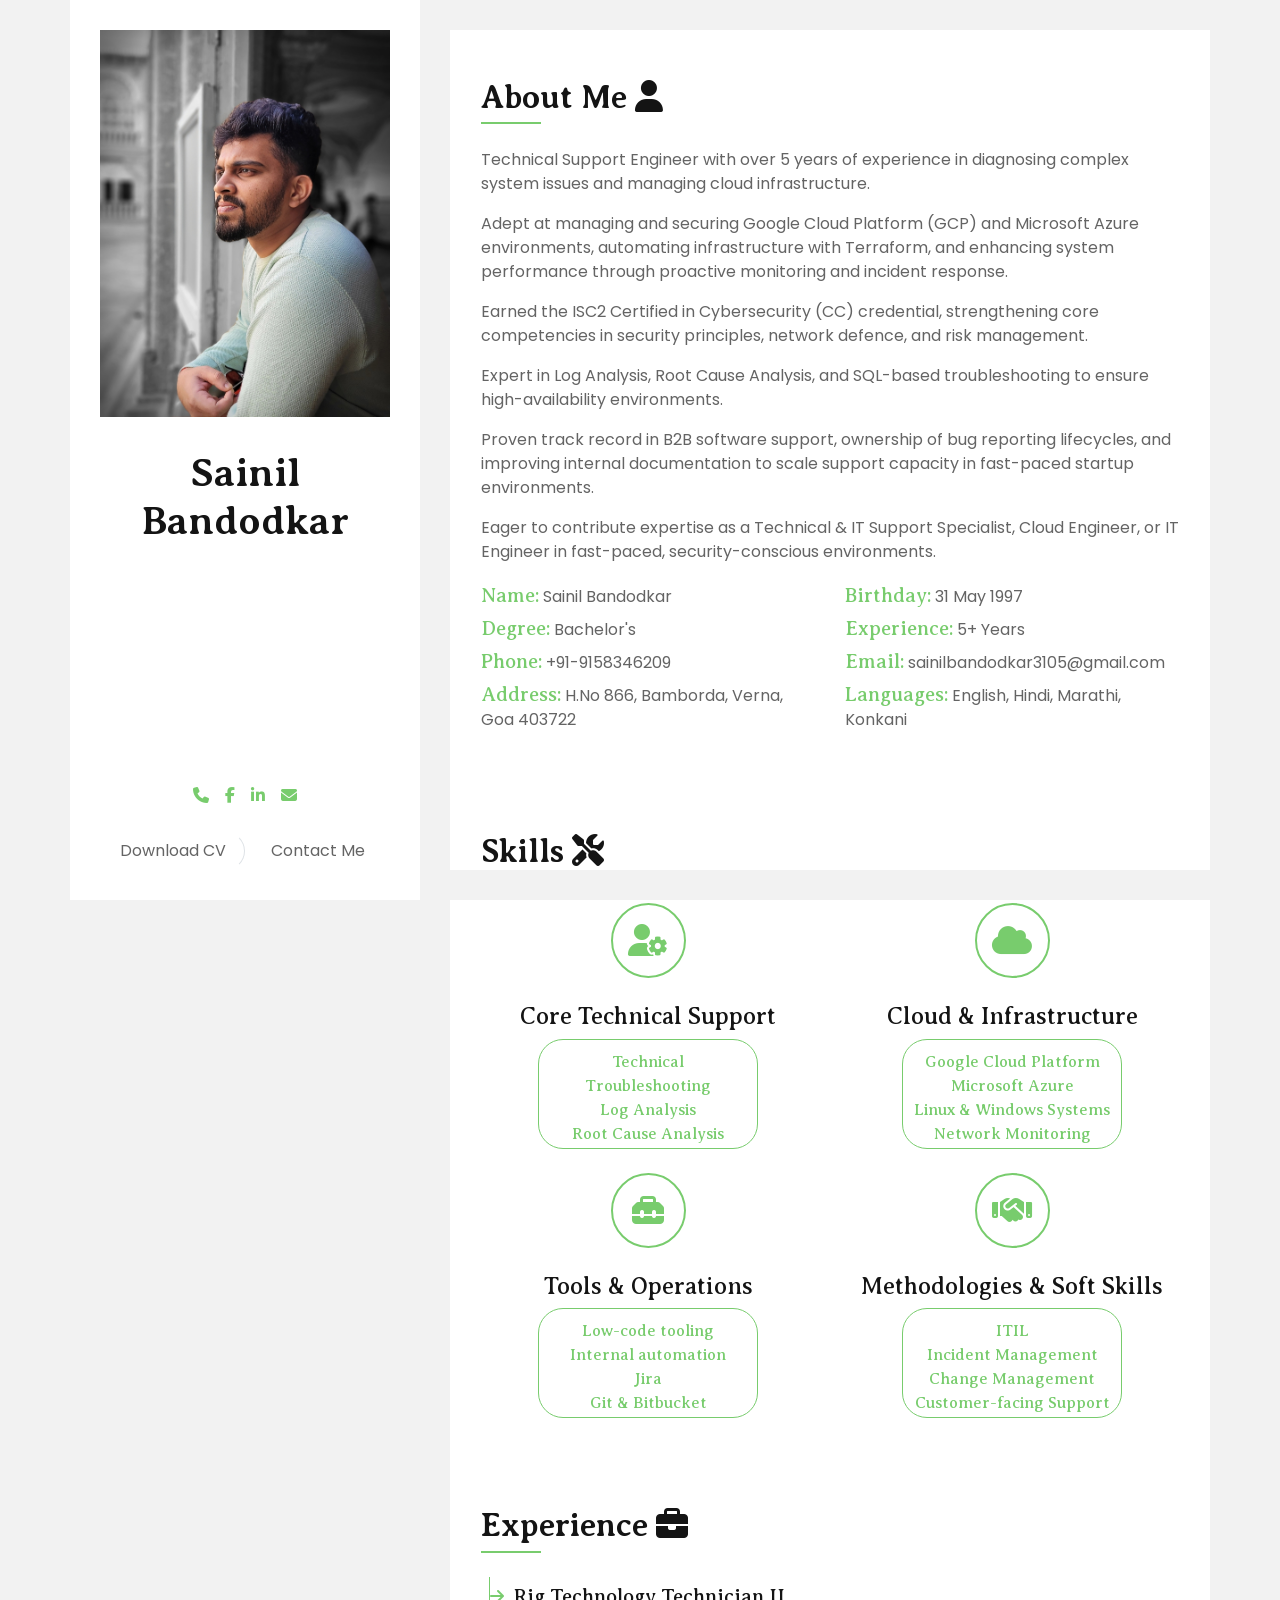
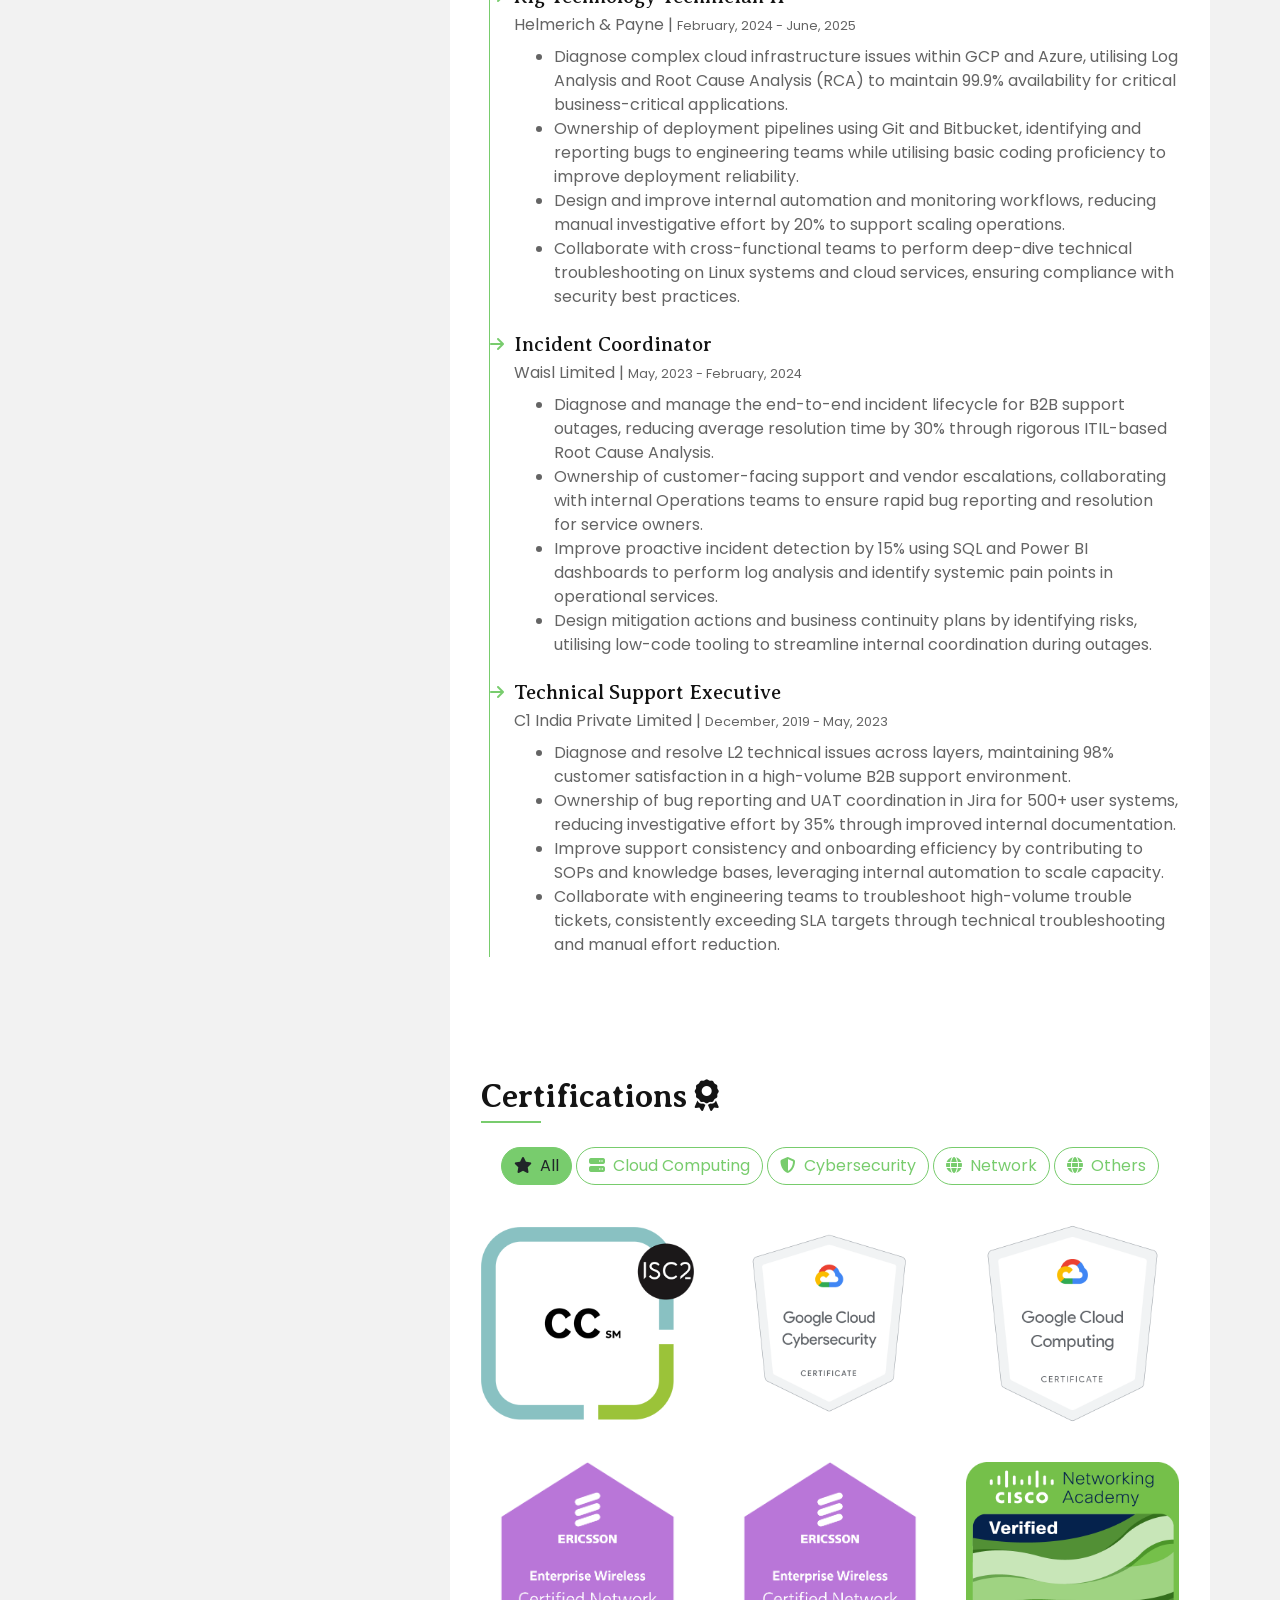
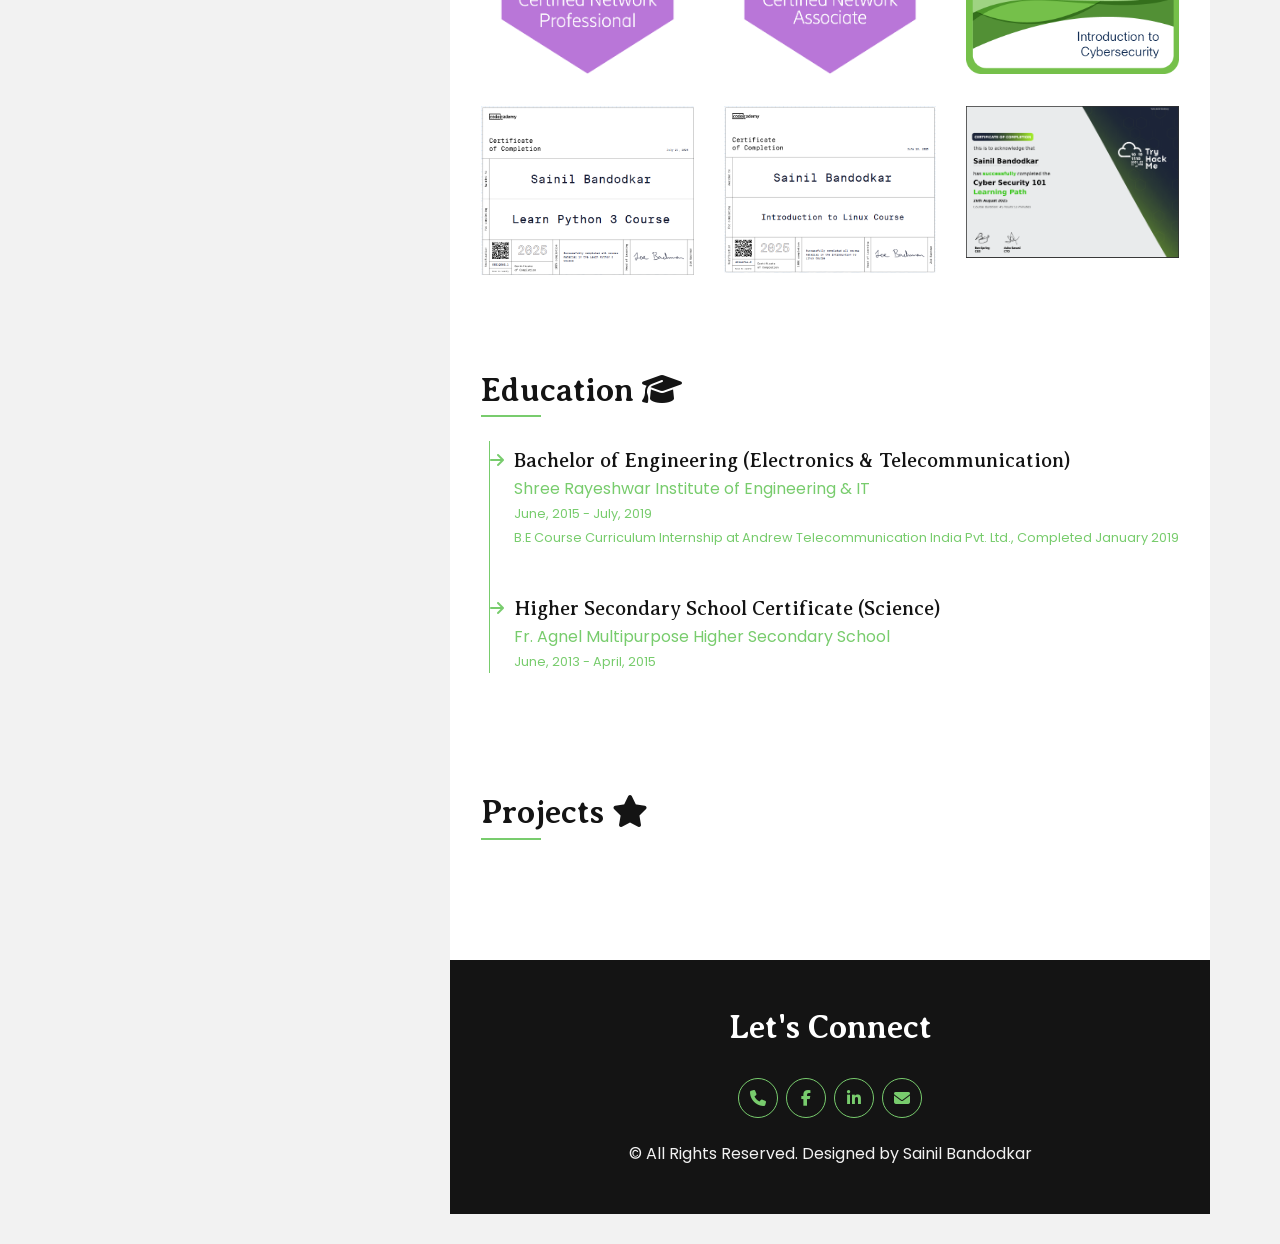
==== index.html @ e44bc097 "Update V7" ====
<!DOCTYPE html>
<html lang="en">
     <head>
        <meta charset="utf-8">
        <title>Sainil Bandodkar - Personal CV Website</title>
        <meta content="width=device-width, initial-scale=1.0" name="viewport">
        

        <!-- Favicon -->
        <link href="img/favicon.ico" rel="icon">

        <!-- Google Fonts -->
        <link rel="preconnect" href="https://fonts.gstatic.com">
        <link href="https://fonts.googleapis.com/css2?family=Averia+Serif+Libre:wght@400;700&family=Poppins&display=swap" rel="stylesheet"> 
        <link href="https://stackpath.bootstrapcdn.com/bootstrap/4.5.2/css/bootstrap.min.css" rel="stylesheet">
        <!-- Font Awesome -->
        <link href="https://cdnjs.cloudflare.com/ajax/libs/font-awesome/5.10.0/css/all.min.css" rel="stylesheet">
        <link rel="stylesheet" href="https://cdnjs.cloudflare.com/ajax/libs/font-awesome/6.5.0/css/all.min.css">

        <!-- Libraries Stylesheet -->
        <link href="lib/owlcarousel/assets/owl.carousel.min.css" rel="stylesheet">
        <link href="lib/lightbox/css/lightbox.min.css" rel="stylesheet">

        <!-- Customized Bootstrap Stylesheet -->
        <link href="css/style.css" rel="stylesheet">
     </head>

    <body data-spy="scroll" data-target=".navbar" data-offset="51">
        <!-- Background overlay -->
        <div id="overlay"></div>        
		
	<div class="wrapper">
	     <div class="sidebar" id="side">
                <div class="sidebar-text d-flex flex-column h-100 justify-content-center text-center">
                    <img class="w-100 img-fluid mb-4" src="img/profile.jpg" alt="Image">
                    <h1 class="mt-2">Sainil Bandodkar</h1>
                    <div class="mb-4" style="height: 22px;">
                        <h4 class="typed-text-output d-inline-block text-body"></h4>
                        <div class="typed-text d-none">5+ Years Experience , (ISC)² CC Certified , Support Specialist , Technical / Customer / Product , Cloud & IT Operations , Network & Security , Open to Relocation</div>
                    </div>
                    <div class="d-flex justify-content-center mt-auto mb-3">
                        <a class="mx-2" href="tel:+919158346209"><i class="fas fa-phone"></i></a>
                        <a class="mx-2" href="https://www.facebook.com/sainil.bandodkar"><i class="fab fa-facebook-f"></i></a>
                        <a class="mx-2" href="https://linkedin.com/in/sainil-bandodkar/"><i class="fab fa-linkedin-in"></i></a>
                        <a class="mx-2" href="mailto:sainilbandodkar3105@gmail.com"><i class="fas fa-envelope"></i></a>
                        
                    </div>
                    <div class="d-flex align-items-end justify-content-between">
                        <a href="img/Bandodkar_Sainil_CV.pdf" download="Bandodkar_Sainil_CV.pdf" class="btn btn-block border-right"  rel="noopener noreferrer">Download CV </a>
                        <a class="btn btn-block btn-scroll" href="javascript:void(0)" onclick="togglePopup()">Contact Me</a>
                    </div>
                </div>
                <div class="sidebar-icon d-flex flex-column h-100 justify-content-center text-right">
                    <i class="fas fa-2x fa-angle-double-right text-primary"></i>
                </div>
            </div>
            <div class="content" id="content">
                <!-- About Start -->
                <div class="container bg-white py-5">
                    <div class="row px-3">
                        <div class="col-12">
                            <h2 class="title position-relative pb-2 mb-4">About Me <i class="fas fa-user"></i></h2>
                        </div>
                        <div class="col-12">
                            <p>Technical Support Engineer with over 5 years of experience in diagnosing complex system issues and managing cloud infrastructure. </p>

                            <p>Adept at managing and securing Google Cloud Platform (GCP) and Microsoft Azure environments, automating infrastructure with Terraform, and enhancing system performance through proactive monitoring and incident response.</p>

                            <p>Earned the ISC2 Certified in Cybersecurity (CC) credential, strengthening core competencies in security principles, network defence, and risk management.</p>

			                <p>Expert in Log Analysis, Root Cause Analysis, and SQL-based troubleshooting to ensure high-availability environments.</p>	
				
				            <p>Proven track record in B2B software support, ownership of bug reporting lifecycles, and improving internal documentation to scale support capacity in fast-paced startup environments.</p>			
				
			                <p>Eager to contribute expertise as a Technical & IT Support Specialist, Cloud Engineer, or IT Engineer in fast-paced, security-conscious environments.</p>	
                            <div class="row">
                                <div class="col-sm-6 py-1">
                                    <h5 class="d-inline text-primary">Name:</h5> Sainil Bandodkar
                                </div>
                                <div class="col-sm-6 py-1">
                                    <h5 class="d-inline text-primary">Birthday:</h5> 31 May 1997
                                </div>
                                <div class="col-sm-6 py-1">
                                    <h5 class="d-inline text-primary">Degree:</h5> Bachelor's
                                </div>
                                <div class="col-sm-6 py-1">
                                    <h5 class="d-inline text-primary">Experience:</h5> 5+ Years
                                </div>
                                <div class="col-sm-6 py-1">
                                    <h5 class="d-inline text-primary">Phone:</h5> +91-9158346209
                                </div>
                                <div class="col-sm-6 py-1">
                                    <h5 class="d-inline text-primary">Email:</h5> sainilbandodkar3105@gmail.com
                                </div>
                                <div class="col-sm-6 py-1">
                                    <h5 class="d-inline text-primary">Address:</h5> H.No 866, Bamborda, Verna, Goa 403722
                                </div>
								<div class="col-sm-6 py-1">
                                    <h5 class="d-inline text-primary">Languages:</h5> English, Hindi, Marathi, Konkani
                                </div>
                             
                            </div>
                        </div>
                    </div>
                </div>
                <!-- About End -->
 

                <!-- Skill Set -->
                <div class="container bg-white pt-5 pb-3">
                    <div class="row px-3">
                        <div class="col-12">
                            <h2 class="title position-relative pb-2 mb-4">Skills <i class="fas fa-tools"></i></h2>
                        </div>
                        <div class="col-md-6 service-item text-center mb-3">
                            <i class="fa fa-2x fa-user-cog mx-auto mb-4"></i>
                            <h4 class="mb-2">Core Technical Support</h4>
                            <h5 class="btn btn-outline-primary btn-fixed">Technical Troubleshooting <br> Log Analysis <br> Root Cause Analysis <br> SQL <br> Bug
Reporting <br> B2B software support <br> Basic Coding Proficiency </h5>
                        </div>
			<div class="col-md-6 service-item text-center mb-3">
                            <i class="fa fa-2x fa-cloud mx-auto mb-4"></i>
                            <h4 class="mb-2">Cloud & Infrastructure</h4>
                            <h5 class="btn btn-outline-primary btn-fixed"> Google Cloud Platform <br> Microsoft Azure <br> Linux & Windows Systems <br>
Network Monitoring <br> Firewalls & Load Balancing </h5>
                        </div>
			<div class="col-md-6 service-item text-center mb-3">
                            <i class="fa fa-2x fa-toolbox mx-auto mb-4"></i>
                            <h4 class="mb-2">Tools & Operations</h4>
                            <h5 class="btn btn-outline-primary btn-fixed">Low-code tooling <br> Internal automation <br> Jira <br> Git & Bitbucket <br> ServiceNow <br> Power BI Reporting </h5>
                        </div>    
                        <div class="col-md-6 service-item text-center mb-3">
                            <i class="fa fa-2x fa-handshake mx-auto mb-4"></i>
                            <h4 class="mb-2">Methodologies & Soft Skills</h4>
                            <h5 class="btn btn-outline-primary btn-fixed"> ITIL <br> Incident Management <br> Change Management <br> Customer-facing Support <br> Internal
documentation <br> IT Security & Compliance </h5>
                        </div>
                    </div>
                </div>
                <!-- Skill Set -->




		    

                <!-- Experience Start -->
                <div class="container bg-white py-5">
                    <div class="row px-3">
                        <div class="col-12">
                            <h2 class="title position-relative pb-2 mb-4">Experience <i class="fas fa-briefcase"></i></h2>
                        </div>
                        <div class="col-12">
                            <div class="border-left border-primary pt-2 pl-4 ml-2">
                                <div class="position-relative mb-4">
                                    <i class="fa fa-arrow-right text-primary position-absolute" style="top: 3px; left: -24px;"></i>
                                    <h5 class="mb-1">Rig Technology Technician II</h5>
                                    <p class="mb-2">Helmerich & Payne | <small>February, 2024 - June, 2025</small></p>
                                     <ul>
					 <li>Diagnose complex cloud infrastructure issues within GCP and Azure, utilising Log Analysis and Root Cause Analysis (RCA) to maintain 99.9% availability for critical business-critical applications.</li>   
                                         <li>Ownership of deployment pipelines using Git and Bitbucket, identifying and reporting bugs to engineering teams while utilising basic coding proficiency to improve deployment reliability.</li>
                                         <li>Design and improve internal automation and monitoring workflows, reducing manual investigative effort by 20% to support scaling operations.</li>
                                         <li>Collaborate with cross-functional teams to perform deep-dive technical troubleshooting on Linux systems and cloud services, ensuring compliance with security best practices.</li>
                                     </ul>
                                </div>
                                <div class="position-relative mb-4">
                                    <i class="fa fa-arrow-right text-primary position-absolute" style="top: 3px; left: -24px;"></i>
                                    <h5 class="mb-1">Incident Coordinator</h5>
                                    <p class="mb-2">Waisl Limited | <small>May, 2023 - February, 2024</small></p>
                                     <ul>
                                         <li>Diagnose and manage the end-to-end incident lifecycle for B2B support outages, reducing average resolution time by 30% through rigorous ITIL-based Root Cause Analysis.</li>
                                         <li>Ownership of customer-facing support and vendor escalations, collaborating with internal Operations teams to ensure rapid bug reporting and resolution for service owners.</li>
                                         <li>Improve proactive incident detection by 15% using SQL and Power BI dashboards to perform log analysis and identify systemic pain points in operational services.</li>
                                         <li>Design mitigation actions and business continuity plans by identifying risks, utilising low-code tooling to streamline internal coordination during outages.</li>
                                     </ul>	
                                </div>
                                <div class="position-relative mb-4">
                                    <i class="fa fa-arrow-right text-primary position-absolute" style="top: 3px; left: -24px;"></i>
                                    <h5 class="mb-1">Technical Support Executive</h5>
                                    <p class="mb-2">C1 India Private Limited | <small>December, 2019 - May, 2023</small></p>
                                     <ul>
                                         <li>Diagnose and resolve L2 technical issues across layers, maintaining 98% customer satisfaction in a high-volume B2B support environment.</li>
                                         <li>Ownership of bug reporting and UAT coordination in Jira for 500+ user systems, reducing investigative effort by 35% through improved internal documentation.</li>
                                         <li>Improve support consistency and onboarding efficiency by contributing to SOPs and knowledge bases, leveraging internal automation to scale capacity.</li>
                                         <li>Collaborate with engineering teams to troubleshoot high-volume trouble tickets, consistently exceeding SLA targets through technical troubleshooting and manual effort reduction.</li>
                                     </ul>
								</div>
                            </div>
                        </div>
                    </div>
                </div>
                <!-- Experience End -->
                
                



                <!-- Certification Start -->
                <div class="container bg-white pt-5 pb-3">
                    <div class="row px-3">
                        <div class="col-12">
                            <h2 class="title position-relative pb-2 mb-4">Certifications <i class="fas fa-award"></i></h2>
                        </div>
                        <div class="col-12">
                            <div class="row">
                                <div class="col-12 text-center mb-2">
                                    <ul class="list-inline mb-4" id="portfolio-flters">
                                        <li class="btn btn-outline-primary active"  data-filter="*"><i class="fa fa-star mr-2"></i>All</li>
                                        <li class="btn btn-outline-primary" data-filter=".first"><i class="fa fa-server mr-2"></i>Cloud Computing</li>
                                        <li class="btn btn-outline-primary" data-filter=".second"><i class="fa fa-shield-alt mr-2"></i>Cybersecurity</li>
					                    <li class="btn btn-outline-primary" data-filter=".third"><i class="fa fa-globe mr-2"></i>Network</li>
										<li class="btn btn-outline-primary" data-filter=".fourth"><i class="fa fa-globe mr-2"></i>Others</li>
                                    </ul>
                                </div>
                            </div>
                            <div class="row portfolio-container">
                                <div class="col-md-4 mb-4 portfolio-item second">
                                    <div class="position-relative overflow-hidden mb-2">
                                        <img class="img-fluid w-100 align-items-center" src="img/isc.png" alt="">
                                        <div class="portfolio-btn d-flex flex-column align-items-center justify-content-center text-center w-75">
                                             <h5 class="btn btn-primary py-3 px-3 mb-3 cert-title"><small>ISC2 <br> August 2025</small></h5>

                                             <a href="https://www.credly.com/badges/274d9f8a-8b75-4877-9d9a-1024a8fdd150/public_url"
                                             class="btn btn-outline-primary active"
                                             target="_blank">
                                             <small>View Certificate</small>
                                             </a>    
                                        </div>

                                    </div>
                                </div>
                                <div class="col-md-4 mb-4 portfolio-item second">
                                    <div class="position-relative overflow-hidden mb-2">
                                        <img class="img-fluid w-100 align-items-center" src="img/gcy.png" alt="">
                                        <div class="portfolio-btn d-flex flex-column align-items-center justify-content-center text-center w-75">
                                             <h5 class="btn btn-primary py-3 px-3 mb-3 cert-title"><small>Google <br> November 2024</small></h5>

                                             <a href="https://www.credly.com/badges/c30dba63-380d-488a-98e6-2343dd1eb154/public_url"
                                             class="btn btn-outline-primary active"
                                             target="_blank">
                                             <small>View Certificate</small>
                                             </a>
                                        </div>
                                    </div>
                                </div>
                                <div class="col-md-4 mb-4 portfolio-item first">
                                    <div class="position-relative overflow-hidden mb-2">
                                        <img class="img-fluid w-100 align-items-center" src="img/gcc.png" alt="">
                                        <div class="portfolio-btn d-flex flex-column align-items-center justify-content-center text-center w-75">
                                             <h5 class="btn btn-primary py-3 px-3 mb-3 cert-title"><small>Google <br> August 2024</small></h5>

                                             <a href="https://www.credly.com/badges/5a9e0612-2c88-4d2a-838c-cbeccce5f2ee/public_url"
                                             class="btn btn-outline-primary active"
                                             target="_blank">
                                             <small>View Certificate</small>
                                             </a>
                                        </div>
                                    </div>
                                </div>
                                <div class="col-md-4 mb-4 portfolio-item third">
                                    <div class="position-relative overflow-hidden mb-2">
                                        <img class="img-fluid w-100 align-items-center" src="img/cnp.png" alt="">
                                        <div class="portfolio-btn d-flex flex-column align-items-center justify-content-center text-center w-75">
                                             <h5 class="btn btn-primary py-3 px-3 mb-3 cert-title"><small>Ericsson Enterprise <br> August 2024</small></h5>

                                             <a href="https://www.credly.com/badges/57adfcf4-91e2-4945-88d6-6b02c82baee9/public_url"
                                             class="btn btn-outline-primary active"
                                             target="_blank">
                                             <small>View Certificate</small>
                                             </a>
                                        </div>
                                    </div>
                                </div>
                                <div class="col-md-4 mb-4 portfolio-item third">
                                    <div class="position-relative overflow-hidden mb-2">
                                        <img class="img-fluid w-100 align-items-center" src="img/cna.png" alt="">
                                        <div class="portfolio-btn d-flex flex-column align-items-center justify-content-center text-center w-75">
                                             <h5 class="btn btn-primary py-3 px-3 mb-3 cert-title"><small>Ericsson Enterprise <br> August 2024</small></h5>

                                             <a href="https://www.credly.com/badges/252cbdbd-c2a4-49b0-8915-b9f35a408d9d/public_url"
                                             class="btn btn-outline-primary active"
                                             target="_blank">
                                             <small>View Certificate</small>
                                             </a>
                                        </div>
                                    </div>
                                </div>
                                <div class="col-md-4 mb-4 portfolio-item second">
                                    <div class="position-relative overflow-hidden mb-2">
                                        <img class="img-fluid w-100 align-items-center" src="img/cy.png" alt="">
                                        <div class="portfolio-btn d-flex flex-column align-items-center justify-content-center text-center w-75">
                                             <h5 class="btn btn-primary py-3 px-3 mb-3 cert-title"><small>Cisco <br> March 2023</small></h5>

                                             <a href="https://www.credly.com/badges/3956ebd8-eef7-4528-a0e8-ba32db4f7ba7/public_url"
                                             class="btn btn-outline-primary active"
                                             target="_blank">
                                             <small>View Certificate</small>
                                             </a>
                                        </div>
                                    </div>
                                </div>
			        <div class="col-md-4 mb-4 portfolio-item fourth">
                                    <div class="position-relative overflow-hidden mb-2">
                                        <img class="img-fluid w-100 align-items-center" src="img/python.png" alt="">
                                        <div class="portfolio-btn d-flex flex-column align-items-center justify-content-center text-center w-75">
                                             <h5 class="btn btn-primary py-3 px-3 mb-3 cert-title"><small>Python 3 Course <br> July 2025</small></h5>

                                             <a href="https://www.codecademy.com/profiles/Sainil05/certificates/6c152bd262967f8c941c9707ed636bda"
                                             class="btn btn-outline-primary active"
                                             target="_blank">
                                             <small>View Certificate</small>
                                             </a>
                                        </div>
                                    </div>
                                </div>
				<div class="col-md-4 mb-4 portfolio-item fourth">
                                    <div class="position-relative overflow-hidden mb-2">
                                        <img class="img-fluid w-100 align-items-center" src="img/linux.png" alt="">
                                        <div class="portfolio-btn d-flex flex-column align-items-center justify-content-center text-center w-75">
                                             <h5 class="btn btn-primary py-3 px-3 mb-3 cert-title"><small>Linux Course <br> June 2025</small></h5>

                                             <a href="https://www.codecademy.com/profiles/Sainil05/certificates/54de574543f242baaf263227f82073bf"
                                             class="btn btn-outline-primary active"
                                             target="_blank">
                                             <small>View Certificate</small>
                                             </a>
                                        </div>
                                    </div>
                                </div>    
				    <div class="col-md-4 mb-4 portfolio-item second">
                                    <div class="position-relative overflow-hidden mb-2">
                                        <img class="img-fluid w-100 align-items-center" src="img/thm.png" alt="">
                                        <div class="portfolio-btn d-flex flex-column align-items-center justify-content-center text-center w-75">
                                             <h5 class="btn btn-primary py-3 px-3 mb-3 cert-title"><small>TryHackMe <br>August 2025</small></h5>

                                             <a href="https://tryhackme.com/certificate/THM-8AMCWUD84J"
                                             class="btn btn-outline-primary active"
                                             target="_blank">
                                             <small>View Certificate</small>
                                             </a>
                                        </div>
                                    </div>
                                </div>
                            </div>
                        </div>
                    </div>
                </div>
                <!-- Certification End -->


                <!-- Education Start -->
                <div class="container bg-white py-5">
                    <div class="row px-3">
                        <div class="col-12">
                            <h2 class="title position-relative pb-2 mb-4">Education <i class="fas fa-graduation-cap"></i></h2>
                        </div>
                        <div class="col-12">
                            <div class="border-left border-primary pt-2 pl-4 ml-2">
                                <div class="position-relative mb-4">
                                    <i class="fa fa-arrow-right text-primary position-absolute" style="top: 3px; left: -24px;"></i>
                                    <h5 class="mb-1">Bachelor of Engineering (Electronics & Telecommunication)</h5>
                                    <p class="d-inline text-primary">Shree Rayeshwar Institute of Engineering & IT <br> <small>June, 2015 - July, 2019<br>B.E Course Curriculum Internship at Andrew Telecommunication India Pvt. Ltd., Completed January 2019</small></p>	
                                </div>
								<br>
                                <div class="position-relative mb-4">
                                    <i class="fa fa-arrow-right text-primary position-absolute" style="top: 3px; left: -24px;"></i>
                                    <h5 class="mb-1">Higher Secondary School Certificate (Science)</h5>
                                    <p class="d-inline text-primary">Fr. Agnel Multipurpose Higher Secondary School <br> <small>June, 2013 - April, 2015</small></p>
                                </div>
                            </div>
                        </div>
                    </div>
                </div>
                <!-- Education End -->

                <!-- Projects Start -->
                <div class="container bg-white py-5">
                     <div class="row px-3">
                         <div class="col-12">
                            <h2 class="title position-relative pb-2 mb-4">Projects <i class="fas fa-star"></i></h2>
                         </div>
                             <div class="col-12">
                                 <div class="owl-carousel testimonial-carousel">
                                     <div class="text-left">
                                         <i class="fa fa-3x fa-quote-left text-primary mb-4"></i>
                                         <h4 class="text-body mb-4">IoT Smart Electricity Energy Meter </h4>
                                             <div class="d-flex align-items-center">
                                                 <div class="pl-3">
                                                     <p class="text-primary m-0">Developed an IoT solution to monitor daily electrical consumption via ThingSpeak, reducing monitoring costs by 15% and implementing a theft detection system.</p>
                                                     <br>
											
										 	         <i class="btn btn-outline-primary active">IoT, Thingspeak, Energy Monitoring, Security</i>
                                                 </div>
                                             </div>
                                     </div>
                                     <div class="text-left">
                                         <i class="fa fa-3x fa-quote-left text-primary mb-4"></i>
                                         <h4 class="text-body mb-4">Business Website Development</h4>
                                             <div class="d-flex align-items-center">
                                                 <div class="pl-3">
                                                     <p class="text-primary m-0">Designed a website for a local event management startup, increasing client inquiries by 20% through enhanced online presence.</p>
                                                     <br>
											
										   	         <i class="btn btn-outline-primary active">Wix Platform, Web Design, Business Solutions, UI/UX </i>
                                                 </div>
                                             </div>
                                     </div>
                                 </div>							 
                             </div>
					 </div>	
				</div>	 
                <!-- Projects End -->


                <!-- Footer Start -->
				<section id="contact">
                <div class="container-fluid bg-white pt-5 px-0">
                    <div class="container bg-dark text-light text-center py-5">
					    <h2 style="color: white; margin-bottom: 2rem;">Let's Connect</h2>
                        <div class="d-flex justify-content-center mb-4">
                            <a class="btn btn-outline-primary btn-square mr-2" href="tel:+919158346209"><i class="fas fa-phone"></i></a>
                            <a class="btn btn-outline-primary btn-square mr-2" href="https://www.facebook.com/sainil.bandodkar"><i class="fab fa-facebook-f"></i></a>
                            <a class="btn btn-outline-primary btn-square mr-2" href="https://linkedin.com/in/sainil-bandodkar-67b281187"><i class="fab fa-linkedin-in"></i></a>
                            <a class="btn btn-outline-primary btn-square" href="mailto:sainilbandodkar3105@gmail.com"><i class="fas fa-envelope"></i></a>
                        </div>
                        <p class="m-0">&copy; All Rights Reserved. Designed by Sainil Bandodkar</a></p>
                    </div>
                </div>
				</section>
                <!-- Footer End -->
            </div>
        </div>
        <!-- Popup Box -->
        <div class="popup" class="align-items-center" id="contactPopup" >
            <h3 class="mb-2">Let's Connect</h3>
            <div class="contact-info">
                <div class="d-flex align-items-center mb-2">
                     <a class="btn btn-outline-primary btn-square mr-2" href="tel:+919158346209">
                        <i class="fas fa-phone"></i>
                     </a>
                     <a href="tel:+919158346209"> +91-9158346209 </a>
                 </div>
				
	        <div class="d-flex align-items-center mb-2">
                     <a class="btn btn-outline-primary btn-square mr-2" href="https://linkedin.com/in/sainil-bandodkar/" target="_blank" rel="noopener noreferrer">
                         <i class="fab fa-linkedin-in"></i>
                     </a>
                     <a href="https://linkedin.com/in/sainil-bandodkar/" target="_blank" rel="noopener noreferrer"> Sainil Bandodkar </a>
                </div>
                
                <div class="d-flex align-items-center mb-2">
                     <a class="btn btn-outline-primary btn-square mr-2" href="mailto:sainilbandodkar3105@gmail.com">
                        <i class="fas fa-envelope"></i>
                     </a>
                     <a href="mailto:sainilbandodkar3105@gmail.com"> sainilbandodkar3105@gmail.com</a>
                </div>
                
                <div class="d-flex align-items-center mb-2">
                     <a class="btn btn-outline-primary btn-square mr-2" href="https://www.facebook.com/sainil.bandodkar" target="_blank" rel="noopener noreferrer">
                        <i class="fab fa-facebook-f"></i>
                     </a>
                     <a href="https://www.facebook.com/sainil.bandodkar" target="_blank" rel="noopener noreferrer"> Sainil Bandodkar </a>
                </div>
	    </div>
            <button class="close-btn btn btn-danger mt-3" onclick="togglePopup()">Close</button>
        </div>
	
        <!-- Back to Top -->
        <a href="#" class="back-to-top"><i class="fa fa-angle-double-up"></i></a>
        
        <!-- JavaScript Libraries -->
        <script src="https://code.jquery.com/jquery-3.4.1.min.js"></script>
        <script src="https://stackpath.bootstrapcdn.com/bootstrap/4.4.1/js/bootstrap.bundle.min.js"></script>
        <script src="lib/typed/typed.min.js"></script>
        <script src="lib/easing/easing.min.js"></script>
        <script src="lib/waypoints/waypoints.min.js"></script>
        <script src="lib/owlcarousel/owl.carousel.min.js"></script>
        <script src="lib/isotope/isotope.pkgd.min.js"></script>
        <script src="lib/lightbox/js/lightbox.min.js"></script>

        <!-- Contact Javascript File -->
        <script src="mail/jqBootstrapValidation.min.js"></script>
        <script src="mail/contact.js"></script>

        <!-- Template Javascript -->
        <script src="js/main.js"></script>
		
		<!-- Toggle Script -->
        <script>
             function togglePopup() {
                const popup = document.getElementById('contactPopup');
                const overlay = document.getElementById('overlay');
                const mainContent1 = document.getElementById('side');
	        const mainContent2 = document.getElementById('content');

                const isVisible = popup.style.display === 'block';

                popup.style.display = isVisible ? 'none' : 'block';
                overlay.style.display = isVisible ? 'none' : 'block';
		mainContent1.classList.toggle('overlay-blur', !isVisible);
                mainContent2.classList.toggle('overlay-blur', !isVisible);
            }
        </script>
</body>
</html>
---- css/style.css ----
/******* Bootstrap Theming ********/
/*!
 * Bootstrap v4.5.3 (https://getbootstrap.com/)
 * Copyright 2011-2020 The Bootstrap Authors
 * Copyright 2011-2020 Twitter, Inc.
 * Licensed under MIT (https://github.com/twbs/bootstrap/blob/main/LICENSE)
 */
:root {
  --blue: #007bff;
  --indigo: #6610f2;
  --purple: #6f42c1;
  --pink: #e83e8c;
  --red: #dc3545;
  --orange: #fd7e14;
  --yellow: #ffc107;
  --green: #28a745;
  --teal: #20c997;
  --cyan: #17a2b8;
  --white: #fff;
  --gray: #6c757d;
  --gray-dark: #343a40;
  --primary: #78CC6D;
  --secondary: #6c757d;
  --success: #28a745;
  --info: #17a2b8;
  --warning: #ffc107;
  --danger: #dc3545;
  --light: #F2F2F2;
  --dark: #141414;
  --breakpoint-xs: 0;
  --breakpoint-sm: 576px;
  --breakpoint-md: 768px;
  --breakpoint-lg: 992px;
  --breakpoint-xl: 1200px;
  --font-family-sans-serif: -apple-system, BlinkMacSystemFont, "Segoe UI", Roboto, "Helvetica Neue", Arial, "Noto Sans", sans-serif, "Apple Color Emoji", "Segoe UI Emoji", "Segoe UI Symbol", "Noto Color Emoji";
  --font-family-monospace: SFMono-Regular, Menlo, Monaco, Consolas, "Liberation Mono", "Courier New", monospace;
}

*,
*::before,
*::after {
  box-sizing: border-box;
}

html {
  font-family: sans-serif;
  line-height: 1.15;
  -webkit-text-size-adjust: 100%;
  -webkit-tap-highlight-color: rgba(0, 0, 0, 0);
}

article, aside, figcaption, figure, footer, header, hgroup, main, nav, section {
  display: block;
}

body {
  margin: 0;
  font-family: "Poppins", sans-serif;
  font-size: 1rem;
  font-weight: 400;
  line-height: 1.5;
  color: #646464;
  text-align: left;
  background-color: #F2F2F2;
}

[tabindex="-1"]:focus:not(:focus-visible) {
  outline: 0 !important;
}

hr {
  box-sizing: content-box;
  height: 0;
  overflow: visible;
}

h1, h2, h3, h4, h5, h6 {
  margin-top: 0;
  margin-bottom: 0.5rem;
}

p {
  margin-top: 0;
  margin-bottom: 1rem;
}

abbr[title],
abbr[data-original-title] {
  text-decoration: underline;
  text-decoration: underline dotted;
  cursor: help;
  border-bottom: 0;
  text-decoration-skip-ink: none;
}

address {
  margin-bottom: 1rem;
  font-style: normal;
  line-height: inherit;
}

ol,
ul,
dl {
  margin-top: 0;
  margin-bottom: 1rem;
}

ol ol,
ul ul,
ol ul,
ul ol {
  margin-bottom: 0;
}

dt {
  font-weight: 700;
}

dd {
  margin-bottom: .5rem;
  margin-left: 0;
}

blockquote {
  margin: 0 0 1rem;
}

b,
strong {
  font-weight: bolder;
}

small {
  font-size: 80%;
}

sub,
sup {
  position: relative;
  font-size: 75%;
  line-height: 0;
  vertical-align: baseline;
}

sub {
  bottom: -.25em;
}

sup {
  top: -.5em;
}

a {
  color: #78CC6D;
  text-decoration: none;
  background-color: transparent;
}

a:hover {
  color: #4aaf3d;
  text-decoration: underline;
}

a:not([href]):not([class]) {
  color: inherit;
  text-decoration: none;
}

a:not([href]):not([class]):hover {
  color: inherit;
  text-decoration: none;
}

pre,
code,
kbd,
samp {
  font-family: SFMono-Regular, Menlo, Monaco, Consolas, "Liberation Mono", "Courier New", monospace;
  font-size: 1em;
}

pre {
  margin-top: 0;
  margin-bottom: 1rem;
  overflow: auto;
  -ms-overflow-style: scrollbar;
}

figure {
  margin: 0 0 1rem;
}

img {
  vertical-align: middle;
  border-style: none;
}

svg {
  overflow: hidden;
  vertical-align: middle;
}

table {
  border-collapse: collapse;
}

caption {
  padding-top: 0.75rem;
  padding-bottom: 0.75rem;
  color: #6c757d;
  text-align: left;
  caption-side: bottom;
}

th {
  text-align: inherit;
  text-align: -webkit-match-parent;
}

label {
  display: inline-block;
  margin-bottom: 0.5rem;
}

button {
  border-radius: 0;
}

button:focus {
  outline: 1px dotted;
  outline: 5px auto -webkit-focus-ring-color;
}

input,
button,
select,
optgroup,
textarea {
  margin: 0;
  font-family: inherit;
  font-size: inherit;
  line-height: inherit;
}

button,
input {
  overflow: visible;
}

button,
select {
  text-transform: none;
}

[role="button"] {
  cursor: pointer;
}

select {
  word-wrap: normal;
}

button,
[type="button"],
[type="reset"],
[type="submit"] {
  -webkit-appearance: button;
}

button:not(:disabled),
[type="button"]:not(:disabled),
[type="reset"]:not(:disabled),
[type="submit"]:not(:disabled) {
  cursor: pointer;
}

button::-moz-focus-inner,
[type="button"]::-moz-focus-inner,
[type="reset"]::-moz-focus-inner,
[type="submit"]::-moz-focus-inner {
  padding: 0;
  border-style: none;
}

input[type="radio"],
input[type="checkbox"] {
  box-sizing: border-box;
  padding: 0;
}

textarea {
  overflow: auto;
  resize: vertical;
}

fieldset {
  min-width: 0;
  padding: 0;
  margin: 0;
  border: 0;
}

legend {
  display: block;
  width: 100%;
  max-width: 100%;
  padding: 0;
  margin-bottom: .5rem;
  font-size: 1.5rem;
  line-height: inherit;
  color: inherit;
  white-space: normal;
}

progress {
  vertical-align: baseline;
}

[type="number"]::-webkit-inner-spin-button,
[type="number"]::-webkit-outer-spin-button {
  height: auto;
}

[type="search"] {
  outline-offset: -2px;
  -webkit-appearance: none;
}

[type="search"]::-webkit-search-decoration {
  -webkit-appearance: none;
}

::-webkit-file-upload-button {
  font: inherit;
  -webkit-appearance: button;
}

output {
  display: inline-block;
}

summary {
  display: list-item;
  cursor: pointer;
}

template {
  display: none;
}

[hidden] {
  display: none !important;
}

h1, h2, h3, h4, h5, h6,
.h1, .h2, .h3, .h4, .h5, .h6 {
  margin-bottom: 0.5rem;
  font-family: "Averia Serif Libre", cursive;
  font-weight: 500;
  line-height: 1.2;
  color: #141414;
}

h1, .h1 {
  font-size: 2.5rem;
}

h2, .h2 {
  font-size: 2rem;
}

h3, .h3 {
  font-size: 1.75rem;
}

h4, .h4 {
  font-size: 1.5rem;
}

h5, .h5 {
  font-size: 1.25rem;
}

h6, .h6 {
  font-size: 1rem;
}

.lead {
  font-size: 1.25rem;
  font-weight: 300;
}

.display-1 {
  font-size: 6rem;
  font-weight: 300;
  line-height: 1.2;
}

.display-2 {
  font-size: 5.5rem;
  font-weight: 300;
  line-height: 1.2;
}

.display-3 {
  font-size: 4.5rem;
  font-weight: 300;
  line-height: 1.2;
}

.display-4 {
  font-size: 3.5rem;
  font-weight: 300;
  line-height: 1.2;
}

hr {
  margin-top: 1rem;
  margin-bottom: 1rem;
  border: 0;
  border-top: 1px solid rgba(0, 0, 0, 0.1);
}

small,
.small {
  font-size: 80%;
  font-weight: 400;
}

mark,
.mark {
  padding: 0.2em;
  background-color: #fcf8e3;
}

.list-unstyled {
  padding-left: 0;
  list-style: none;
}

.list-inline {
  padding-left: 0;
  list-style: none;
}

.list-inline-item {
  display: inline-block;
}

.list-inline-item:not(:last-child) {
  margin-right: 0.5rem;
}

.initialism {
  font-size: 90%;
  text-transform: uppercase;
}

.blockquote {
  margin-bottom: 1rem;
  font-size: 1.25rem;
}

.blockquote-footer {
  display: block;
  font-size: 80%;
  color: #6c757d;
}

.blockquote-footer::before {
  content: "\2014\00A0";
}

.img-fluid {
  max-width: 100%;
  height: auto;
}

.img-thumbnail {
  padding: 0.25rem;
  background-color: #F2F2F2;
  border: 1px solid #dee2e6;
  max-width: 100%;
  height: auto;
}

.figure {
  display: inline-block;
}

.figure-img {
  margin-bottom: 0.5rem;
  line-height: 1;
}

.figure-caption {
  font-size: 90%;
  color: #6c757d;
}

code {
  font-size: 87.5%;
  color: #e83e8c;
  word-wrap: break-word;
}

a > code {
  color: inherit;
}

kbd {
  padding: 0.2rem 0.4rem;
  font-size: 87.5%;
  color: #fff;
  background-color: #212529;
}

kbd kbd {
  padding: 0;
  font-size: 100%;
  font-weight: 700;
}

pre {
  display: block;
  font-size: 87.5%;
  color: #212529;
}

pre code {
  font-size: inherit;
  color: inherit;
  word-break: normal;
}

.pre-scrollable {
  max-height: 340px;
  overflow-y: scroll;
}

.container,
.container-fluid,
.container-sm,
.container-md,
.container-lg,
.container-xl {
  width: 100%;
  padding-right: 15px;
  padding-left: 15px;
  margin-right: auto;
  margin-left: auto;
}

@media (min-width: 576px) {
  .container, .container-sm {
    max-width: 540px;
  }
}

@media (min-width: 768px) {
  .container, .container-sm, .container-md {
    max-width: 720px;
  }
}

@media (min-width: 992px) {
  .container, .container-sm, .container-md, .container-lg {
    max-width: 960px;
  }
}

@media (min-width: 1200px) {
  .container, .container-sm, .container-md, .container-lg, .container-xl {
    max-width: 1140px;
  }
}

.row {
  display: flex;
  flex-wrap: wrap;
  margin-right: -15px;
  margin-left: -15px;
}

.no-gutters {
  margin-right: 0;
  margin-left: 0;
}

.no-gutters > .col,
.no-gutters > [class*="col-"] {
  padding-right: 0;
  padding-left: 0;
}

.col-1, .col-2, .col-3, .col-4, .col-5, .col-6, .col-7, .col-8, .col-9, .col-10, .col-11, .col-12, .col,
.col-auto, .col-sm-1, .col-sm-2, .col-sm-3, .col-sm-4, .col-sm-5, .col-sm-6, .col-sm-7, .col-sm-8, .col-sm-9, .col-sm-10, .col-sm-11, .col-sm-12, .col-sm,
.col-sm-auto, .col-md-1, .col-md-2, .col-md-3, .col-md-4, .col-md-5, .col-md-6, .col-md-7, .col-md-8, .col-md-9, .col-md-10, .col-md-11, .col-md-12, .col-md,
.col-md-auto, .col-lg-1, .col-lg-2, .col-lg-3, .col-lg-4, .col-lg-5, .col-lg-6, .col-lg-7, .col-lg-8, .col-lg-9, .col-lg-10, .col-lg-11, .col-lg-12, .col-lg,
.col-lg-auto, .col-xl-1, .col-xl-2, .col-xl-3, .col-xl-4, .col-xl-5, .col-xl-6, .col-xl-7, .col-xl-8, .col-xl-9, .col-xl-10, .col-xl-11, .col-xl-12, .col-xl,
.col-xl-auto {
  position: relative;
  width: 100%;
  padding-right: 15px;
  padding-left: 15px;
}

.col {
  flex-basis: 0;
  flex-grow: 1;
  max-width: 100%;
}

.row-cols-1 > * {
  flex: 0 0 100%;
  max-width: 100%;
}

.row-cols-2 > * {
  flex: 0 0 50%;
  max-width: 50%;
}

.row-cols-3 > * {
  flex: 0 0 33.33333%;
  max-width: 33.33333%;
}

.row-cols-4 > * {
  flex: 0 0 25%;
  max-width: 25%;
}

.row-cols-5 > * {
  flex: 0 0 20%;
  max-width: 20%;
}

.row-cols-6 > * {
  flex: 0 0 16.66667%;
  max-width: 16.66667%;
}

.col-auto {
  flex: 0 0 auto;
  width: auto;
  max-width: 100%;
}

.col-1 {
  flex: 0 0 8.33333%;
  max-width: 8.33333%;
}

.col-2 {
  flex: 0 0 16.66667%;
  max-width: 16.66667%;
}

.col-3 {
  flex: 0 0 25%;
  max-width: 25%;
}

.col-4 {
  flex: 0 0 33.33333%;
  max-width: 33.33333%;
}

.col-5 {
  flex: 0 0 41.66667%;
  max-width: 41.66667%;
}

.col-6 {
  flex: 0 0 50%;
  max-width: 50%;
}

.col-7 {
  flex: 0 0 58.33333%;
  max-width: 58.33333%;
}

.col-8 {
  flex: 0 0 66.66667%;
  max-width: 66.66667%;
}

.col-9 {
  flex: 0 0 75%;
  max-width: 75%;
}

.col-10 {
  flex: 0 0 83.33333%;
  max-width: 83.33333%;
}

.col-11 {
  flex: 0 0 91.66667%;
  max-width: 91.66667%;
}

.col-12 {
  flex: 0 0 100%;
  max-width: 100%;
}

.order-first {
  order: -1;
}

.order-last {
  order: 13;
}

.order-0 {
  order: 0;
}

.order-1 {
  order: 1;
}

.order-2 {
  order: 2;
}

.order-3 {
  order: 3;
}

.order-4 {
  order: 4;
}

.order-5 {
  order: 5;
}

.order-6 {
  order: 6;
}

.order-7 {
  order: 7;
}

.order-8 {
  order: 8;
}

.order-9 {
  order: 9;
}

.order-10 {
  order: 10;
}

.order-11 {
  order: 11;
}

.order-12 {
  order: 12;
}

.offset-1 {
  margin-left: 8.33333%;
}

.offset-2 {
  margin-left: 16.66667%;
}

.offset-3 {
  margin-left: 25%;
}

.offset-4 {
  margin-left: 33.33333%;
}

.offset-5 {
  margin-left: 41.66667%;
}

.offset-6 {
  margin-left: 50%;
}

.offset-7 {
  margin-left: 58.33333%;
}

.offset-8 {
  margin-left: 66.66667%;
}

.offset-9 {
  margin-left: 75%;
}

.offset-10 {
  margin-left: 83.33333%;
}

.offset-11 {
  margin-left: 91.66667%;
}

@media (min-width: 576px) {
  .col-sm {
    flex-basis: 0;
    flex-grow: 1;
    max-width: 100%;
  }
  .row-cols-sm-1 > * {
    flex: 0 0 100%;
    max-width: 100%;
  }
  .row-cols-sm-2 > * {
    flex: 0 0 50%;
    max-width: 50%;
  }
  .row-cols-sm-3 > * {
    flex: 0 0 33.33333%;
    max-width: 33.33333%;
  }
  .row-cols-sm-4 > * {
    flex: 0 0 25%;
    max-width: 25%;
  }
  .row-cols-sm-5 > * {
    flex: 0 0 20%;
    max-width: 20%;
  }
  .row-cols-sm-6 > * {
    flex: 0 0 16.66667%;
    max-width: 16.66667%;
  }
  .col-sm-auto {
    flex: 0 0 auto;
    width: auto;
    max-width: 100%;
  }
  .col-sm-1 {
    flex: 0 0 8.33333%;
    max-width: 8.33333%;
  }
  .col-sm-2 {
    flex: 0 0 16.66667%;
    max-width: 16.66667%;
  }
  .col-sm-3 {
    flex: 0 0 25%;
    max-width: 25%;
  }
  .col-sm-4 {
    flex: 0 0 33.33333%;
    max-width: 33.33333%;
  }
  .col-sm-5 {
    flex: 0 0 41.66667%;
    max-width: 41.66667%;
  }
  .col-sm-6 {
    flex: 0 0 50%;
    max-width: 50%;
  }
  .col-sm-7 {
    flex: 0 0 58.33333%;
    max-width: 58.33333%;
  }
  .col-sm-8 {
    flex: 0 0 66.66667%;
    max-width: 66.66667%;
  }
  .col-sm-9 {
    flex: 0 0 75%;
    max-width: 75%;
  }
  .col-sm-10 {
    flex: 0 0 83.33333%;
    max-width: 83.33333%;
  }
  .col-sm-11 {
    flex: 0 0 91.66667%;
    max-width: 91.66667%;
  }
  .col-sm-12 {
    flex: 0 0 100%;
    max-width: 100%;
  }
  .order-sm-first {
    order: -1;
  }
  .order-sm-last {
    order: 13;
  }
  .order-sm-0 {
    order: 0;
  }
  .order-sm-1 {
    order: 1;
  }
  .order-sm-2 {
    order: 2;
  }
  .order-sm-3 {
    order: 3;
  }
  .order-sm-4 {
    order: 4;
  }
  .order-sm-5 {
    order: 5;
  }
  .order-sm-6 {
    order: 6;
  }
  .order-sm-7 {
    order: 7;
  }
  .order-sm-8 {
    order: 8;
  }
  .order-sm-9 {
    order: 9;
  }
  .order-sm-10 {
    order: 10;
  }
  .order-sm-11 {
    order: 11;
  }
  .order-sm-12 {
    order: 12;
  }
  .offset-sm-0 {
    margin-left: 0;
  }
  .offset-sm-1 {
    margin-left: 8.33333%;
  }
  .offset-sm-2 {
    margin-left: 16.66667%;
  }
  .offset-sm-3 {
    margin-left: 25%;
  }
  .offset-sm-4 {
    margin-left: 33.33333%;
  }
  .offset-sm-5 {
    margin-left: 41.66667%;
  }
  .offset-sm-6 {
    margin-left: 50%;
  }
  .offset-sm-7 {
    margin-left: 58.33333%;
  }
  .offset-sm-8 {
    margin-left: 66.66667%;
  }
  .offset-sm-9 {
    margin-left: 75%;
  }
  .offset-sm-10 {
    margin-left: 83.33333%;
  }
  .offset-sm-11 {
    margin-left: 91.66667%;
  }
}

@media (min-width: 768px) {
  .col-md {
    flex-basis: 0;
    flex-grow: 1;
    max-width: 100%;
  }
  .row-cols-md-1 > * {
    flex: 0 0 100%;
    max-width: 100%;
  }
  .row-cols-md-2 > * {
    flex: 0 0 50%;
    max-width: 50%;
  }
  .row-cols-md-3 > * {
    flex: 0 0 33.33333%;
    max-width: 33.33333%;
  }
  .row-cols-md-4 > * {
    flex: 0 0 25%;
    max-width: 25%;
  }
  .row-cols-md-5 > * {
    flex: 0 0 20%;
    max-width: 20%;
  }
  .row-cols-md-6 > * {
    flex: 0 0 16.66667%;
    max-width: 16.66667%;
  }
  .col-md-auto {
    flex: 0 0 auto;
    width: auto;
    max-width: 100%;
  }
  .col-md-1 {
    flex: 0 0 8.33333%;
    max-width: 8.33333%;
  }
  .col-md-2 {
    flex: 0 0 16.66667%;
    max-width: 16.66667%;
  }
  .col-md-3 {
    flex: 0 0 25%;
    max-width: 25%;
  }
  .col-md-4 {
    flex: 0 0 33.33333%;
    max-width: 33.33333%;
  }
  .col-md-5 {
    flex: 0 0 41.66667%;
    max-width: 41.66667%;
  }
  .col-md-6 {
    flex: 0 0 50%;
    max-width: 50%;
  }
  .col-md-7 {
    flex: 0 0 58.33333%;
    max-width: 58.33333%;
  }
  .col-md-8 {
    flex: 0 0 66.66667%;
    max-width: 66.66667%;
  }
  .col-md-9 {
    flex: 0 0 75%;
    max-width: 75%;
  }
  .col-md-10 {
    flex: 0 0 83.33333%;
    max-width: 83.33333%;
  }
  .col-md-11 {
    flex: 0 0 91.66667%;
    max-width: 91.66667%;
  }
  .col-md-12 {
    flex: 0 0 100%;
    max-width: 100%;
  }
  .order-md-first {
    order: -1;
  }
  .order-md-last {
    order: 13;
  }
  .order-md-0 {
    order: 0;
  }
  .order-md-1 {
    order: 1;
  }
  .order-md-2 {
    order: 2;
  }
  .order-md-3 {
    order: 3;
  }
  .order-md-4 {
    order: 4;
  }
  .order-md-5 {
    order: 5;
  }
  .order-md-6 {
    order: 6;
  }
  .order-md-7 {
    order: 7;
  }
  .order-md-8 {
    order: 8;
  }
  .order-md-9 {
    order: 9;
  }
  .order-md-10 {
    order: 10;
  }
  .order-md-11 {
    order: 11;
  }
  .order-md-12 {
    order: 12;
  }
  .offset-md-0 {
    margin-left: 0;
  }
  .offset-md-1 {
    margin-left: 8.33333%;
  }
  .offset-md-2 {
    margin-left: 16.66667%;
  }
  .offset-md-3 {
    margin-left: 25%;
  }
  .offset-md-4 {
    margin-left: 33.33333%;
  }
  .offset-md-5 {
    margin-left: 41.66667%;
  }
  .offset-md-6 {
    margin-left: 50%;
  }
  .offset-md-7 {
    margin-left: 58.33333%;
  }
  .offset-md-8 {
    margin-left: 66.66667%;
  }
  .offset-md-9 {
    margin-left: 75%;
  }
  .offset-md-10 {
    margin-left: 83.33333%;
  }
  .offset-md-11 {
    margin-left: 91.66667%;
  }
}

@media (min-width: 992px) {
  .col-lg {
    flex-basis: 0;
    flex-grow: 1;
    max-width: 100%;
  }
  .row-cols-lg-1 > * {
    flex: 0 0 100%;
    max-width: 100%;
  }
  .row-cols-lg-2 > * {
    flex: 0 0 50%;
    max-width: 50%;
  }
  .row-cols-lg-3 > * {
    flex: 0 0 33.33333%;
    max-width: 33.33333%;
  }
  .row-cols-lg-4 > * {
    flex: 0 0 25%;
    max-width: 25%;
  }
  .row-cols-lg-5 > * {
    flex: 0 0 20%;
    max-width: 20%;
  }
  .row-cols-lg-6 > * {
    flex: 0 0 16.66667%;
    max-width: 16.66667%;
  }
  .col-lg-auto {
    flex: 0 0 auto;
    width: auto;
    max-width: 100%;
  }
  .col-lg-1 {
    flex: 0 0 8.33333%;
    max-width: 8.33333%;
  }
  .col-lg-2 {
    flex: 0 0 16.66667%;
    max-width: 16.66667%;
  }
  .col-lg-3 {
    flex: 0 0 25%;
    max-width: 25%;
  }
  .col-lg-4 {
    flex: 0 0 33.33333%;
    max-width: 33.33333%;
  }
  .col-lg-5 {
    flex: 0 0 41.66667%;
    max-width: 41.66667%;
  }
  .col-lg-6 {
    flex: 0 0 50%;
    max-width: 50%;
  }
  .col-lg-7 {
    flex: 0 0 58.33333%;
    max-width: 58.33333%;
  }
  .col-lg-8 {
    flex: 0 0 66.66667%;
    max-width: 66.66667%;
  }
  .col-lg-9 {
    flex: 0 0 75%;
    max-width: 75%;
  }
  .col-lg-10 {
    flex: 0 0 83.33333%;
    max-width: 83.33333%;
  }
  .col-lg-11 {
    flex: 0 0 91.66667%;
    max-width: 91.66667%;
  }
  .col-lg-12 {
    flex: 0 0 100%;
    max-width: 100%;
  }
  .order-lg-first {
    order: -1;
  }
  .order-lg-last {
    order: 13;
  }
  .order-lg-0 {
    order: 0;
  }
  .order-lg-1 {
    order: 1;
  }
  .order-lg-2 {
    order: 2;
  }
  .order-lg-3 {
    order: 3;
  }
  .order-lg-4 {
    order: 4;
  }
  .order-lg-5 {
    order: 5;
  }
  .order-lg-6 {
    order: 6;
  }
  .order-lg-7 {
    order: 7;
  }
  .order-lg-8 {
    order: 8;
  }
  .order-lg-9 {
    order: 9;
  }
  .order-lg-10 {
    order: 10;
  }
  .order-lg-11 {
    order: 11;
  }
  .order-lg-12 {
    order: 12;
  }
  .offset-lg-0 {
    margin-left: 0;
  }
  .offset-lg-1 {
    margin-left: 8.33333%;
  }
  .offset-lg-2 {
    margin-left: 16.66667%;
  }
  .offset-lg-3 {
    margin-left: 25%;
  }
  .offset-lg-4 {
    margin-left: 33.33333%;
  }
  .offset-lg-5 {
    margin-left: 41.66667%;
  }
  .offset-lg-6 {
    margin-left: 50%;
  }
  .offset-lg-7 {
    margin-left: 58.33333%;
  }
  .offset-lg-8 {
    margin-left: 66.66667%;
  }
  .offset-lg-9 {
    margin-left: 75%;
  }
  .offset-lg-10 {
    margin-left: 83.33333%;
  }
  .offset-lg-11 {
    margin-left: 91.66667%;
  }
}

@media (min-width: 1200px) {
  .col-xl {
    flex-basis: 0;
    flex-grow: 1;
    max-width: 100%;
  }
  .row-cols-xl-1 > * {
    flex: 0 0 100%;
    max-width: 100%;
  }
  .row-cols-xl-2 > * {
    flex: 0 0 50%;
    max-width: 50%;
  }
  .row-cols-xl-3 > * {
    flex: 0 0 33.33333%;
    max-width: 33.33333%;
  }
  .row-cols-xl-4 > * {
    flex: 0 0 25%;
    max-width: 25%;
  }
  .row-cols-xl-5 > * {
    flex: 0 0 20%;
    max-width: 20%;
  }
  .row-cols-xl-6 > * {
    flex: 0 0 16.66667%;
    max-width: 16.66667%;
  }
  .col-xl-auto {
    flex: 0 0 auto;
    width: auto;
    max-width: 100%;
  }
  .col-xl-1 {
    flex: 0 0 8.33333%;
    max-width: 8.33333%;
  }
  .col-xl-2 {
    flex: 0 0 16.66667%;
    max-width: 16.66667%;
  }
  .col-xl-3 {
    flex: 0 0 25%;
    max-width: 25%;
  }
  .col-xl-4 {
    flex: 0 0 33.33333%;
    max-width: 33.33333%;
  }
  .col-xl-5 {
    flex: 0 0 41.66667%;
    max-width: 41.66667%;
  }
  .col-xl-6 {
    flex: 0 0 50%;
    max-width: 50%;
  }
  .col-xl-7 {
    flex: 0 0 58.33333%;
    max-width: 58.33333%;
  }
  .col-xl-8 {
    flex: 0 0 66.66667%;
    max-width: 66.66667%;
  }
  .col-xl-9 {
    flex: 0 0 75%;
    max-width: 75%;
  }
  .col-xl-10 {
    flex: 0 0 83.33333%;
    max-width: 83.33333%;
  }
  .col-xl-11 {
    flex: 0 0 91.66667%;
    max-width: 91.66667%;
  }
  .col-xl-12 {
    flex: 0 0 100%;
    max-width: 100%;
  }
  .order-xl-first {
    order: -1;
  }
  .order-xl-last {
    order: 13;
  }
  .order-xl-0 {
    order: 0;
  }
  .order-xl-1 {
    order: 1;
  }
  .order-xl-2 {
    order: 2;
  }
  .order-xl-3 {
    order: 3;
  }
  .order-xl-4 {
    order: 4;
  }
  .order-xl-5 {
    order: 5;
  }
  .order-xl-6 {
    order: 6;
  }
  .order-xl-7 {
    order: 7;
  }
  .order-xl-8 {
    order: 8;
  }
  .order-xl-9 {
    order: 9;
  }
  .order-xl-10 {
    order: 10;
  }
  .order-xl-11 {
    order: 11;
  }
  .order-xl-12 {
    order: 12;
  }
  .offset-xl-0 {
    margin-left: 0;
  }
  .offset-xl-1 {
    margin-left: 8.33333%;
  }
  .offset-xl-2 {
    margin-left: 16.66667%;
  }
  .offset-xl-3 {
    margin-left: 25%;
  }
  .offset-xl-4 {
    margin-left: 33.33333%;
  }
  .offset-xl-5 {
    margin-left: 41.66667%;
  }
  .offset-xl-6 {
    margin-left: 50%;
  }
  .offset-xl-7 {
    margin-left: 58.33333%;
  }
  .offset-xl-8 {
    margin-left: 66.66667%;
  }
  .offset-xl-9 {
    margin-left: 75%;
  }
  .offset-xl-10 {
    margin-left: 83.33333%;
  }
  .offset-xl-11 {
    margin-left: 91.66667%;
  }
}

.table {
  width: 100%;
  margin-bottom: 1rem;
  color: #646464;
}

.table th,
.table td {
  padding: 0.75rem;
  vertical-align: top;
  border-top: 1px solid #dee2e6;
}

.table thead th {
  vertical-align: bottom;
  border-bottom: 2px solid #dee2e6;
}

.table tbody + tbody {
  border-top: 2px solid #dee2e6;
}

.table-sm th,
.table-sm td {
  padding: 0.3rem;
}

.table-bordered {
  border: 1px solid #dee2e6;
}

.table-bordered th,
.table-bordered td {
  border: 1px solid #dee2e6;
}

.table-bordered thead th,
.table-bordered thead td {
  border-bottom-width: 2px;
}

.table-borderless th,
.table-borderless td,
.table-borderless thead th,
.table-borderless tbody + tbody {
  border: 0;
}

.table-striped tbody tr:nth-of-type(odd) {
  background-color: rgba(0, 0, 0, 0.05);
}

.table-hover tbody tr:hover {
  color: #646464;
  background-color: rgba(0, 0, 0, 0.075);
}

.table-primary,
.table-primary > th,
.table-primary > td {
  background-color: #d9f1d6;
}

.table-primary th,
.table-primary td,
.table-primary thead th,
.table-primary tbody + tbody {
  border-color: #b9e4b3;
}

.table-hover .table-primary:hover {
  background-color: #c7ebc3;
}

.table-hover .table-primary:hover > td,
.table-hover .table-primary:hover > th {
  background-color: #c7ebc3;
}

.table-secondary,
.table-secondary > th,
.table-secondary > td {
  background-color: #d6d8db;
}

.table-secondary th,
.table-secondary td,
.table-secondary thead th,
.table-secondary tbody + tbody {
  border-color: #b3b7bb;
}

.table-hover .table-secondary:hover {
  background-color: #c8cbcf;
}

.table-hover .table-secondary:hover > td,
.table-hover .table-secondary:hover > th {
  background-color: #c8cbcf;
}

.table-success,
.table-success > th,
.table-success > td {
  background-color: #c3e6cb;
}

.table-success th,
.table-success td,
.table-success thead th,
.table-success tbody + tbody {
  border-color: #8fd19e;
}

.table-hover .table-success:hover {
  background-color: #b1dfbb;
}

.table-hover .table-success:hover > td,
.table-hover .table-success:hover > th {
  background-color: #b1dfbb;
}

.table-info,
.table-info > th,
.table-info > td {
  background-color: #bee5eb;
}

.table-info th,
.table-info td,
.table-info thead th,
.table-info tbody + tbody {
  border-color: #86cfda;
}

.table-hover .table-info:hover {
  background-color: #abdde5;
}

.table-hover .table-info:hover > td,
.table-hover .table-info:hover > th {
  background-color: #abdde5;
}

.table-warning,
.table-warning > th,
.table-warning > td {
  background-color: #ffeeba;
}

.table-warning th,
.table-warning td,
.table-warning thead th,
.table-warning tbody + tbody {
  border-color: #ffdf7e;
}

.table-hover .table-warning:hover {
  background-color: #ffe8a1;
}

.table-hover .table-warning:hover > td,
.table-hover .table-warning:hover > th {
  background-color: #ffe8a1;
}

.table-danger,
.table-danger > th,
.table-danger > td {
  background-color: #f5c6cb;
}

.table-danger th,
.table-danger td,
.table-danger thead th,
.table-danger tbody + tbody {
  border-color: #ed969e;
}

.table-hover .table-danger:hover {
  background-color: #f1b0b7;
}

.table-hover .table-danger:hover > td,
.table-hover .table-danger:hover > th {
  background-color: #f1b0b7;
}

.table-light,
.table-light > th,
.table-light > td {
  background-color: #fbfbfb;
}

.table-light th,
.table-light td,
.table-light thead th,
.table-light tbody + tbody {
  border-color: #f8f8f8;
}

.table-hover .table-light:hover {
  background-color: #eeeeee;
}

.table-hover .table-light:hover > td,
.table-hover .table-light:hover > th {
  background-color: #eeeeee;
}

.table-dark,
.table-dark > th,
.table-dark > td {
  background-color: #bdbdbd;
}

.table-dark th,
.table-dark td,
.table-dark thead th,
.table-dark tbody + tbody {
  border-color: #858585;
}

.table-hover .table-dark:hover {
  background-color: #b0b0b0;
}

.table-hover .table-dark:hover > td,
.table-hover .table-dark:hover > th {
  background-color: #b0b0b0;
}

.table-active,
.table-active > th,
.table-active > td {
  background-color: rgba(0, 0, 0, 0.075);
}

.table-hover .table-active:hover {
  background-color: rgba(0, 0, 0, 0.075);
}

.table-hover .table-active:hover > td,
.table-hover .table-active:hover > th {
  background-color: rgba(0, 0, 0, 0.075);
}

.table .thead-dark th {
  color: #fff;
  background-color: #343a40;
  border-color: #454d55;
}

.table .thead-light th {
  color: #495057;
  background-color: #e9ecef;
  border-color: #dee2e6;
}

.table-dark {
  color: #fff;
  background-color: #343a40;
}

.table-dark th,
.table-dark td,
.table-dark thead th {
  border-color: #454d55;
}

.table-dark.table-bordered {
  border: 0;
}

.table-dark.table-striped tbody tr:nth-of-type(odd) {
  background-color: rgba(255, 255, 255, 0.05);
}

.table-dark.table-hover tbody tr:hover {
  color: #fff;
  background-color: rgba(255, 255, 255, 0.075);
}

@media (max-width: 575.98px) {
  .table-responsive-sm {
    display: block;
    width: 100%;
    overflow-x: auto;
    -webkit-overflow-scrolling: touch;
  }
  .table-responsive-sm > .table-bordered {
    border: 0;
  }
}

@media (max-width: 767.98px) {
  .table-responsive-md {
    display: block;
    width: 100%;
    overflow-x: auto;
    -webkit-overflow-scrolling: touch;
  }
  .table-responsive-md > .table-bordered {
    border: 0;
  }
}

@media (max-width: 991.98px) {
  .table-responsive-lg {
    display: block;
    width: 100%;
    overflow-x: auto;
    -webkit-overflow-scrolling: touch;
  }
  .table-responsive-lg > .table-bordered {
    border: 0;
  }
}

@media (max-width: 1199.98px) {
  .table-responsive-xl {
    display: block;
    width: 100%;
    overflow-x: auto;
    -webkit-overflow-scrolling: touch;
  }
  .table-responsive-xl > .table-bordered {
    border: 0;
  }
}

.table-responsive {
  display: block;
  width: 100%;
  overflow-x: auto;
  -webkit-overflow-scrolling: touch;
}

.table-responsive > .table-bordered {
  border: 0;
}

.form-control {
  display: block;
  width: 100%;
  height: calc(1.5em + 0.75rem + 2px);
  padding: 0.375rem 0.75rem;
  font-size: 1rem;
  font-weight: 400;
  line-height: 1.5;
  color: #495057;
  background-color: #fff;
  background-clip: padding-box;
  border: 1px solid #ced4da;
  border-radius: 0;
  transition: border-color 0.15s ease-in-out, box-shadow 0.15s ease-in-out;
}

@media (prefers-reduced-motion: reduce) {
  .form-control {
    transition: none;
  }
}

.form-control::-ms-expand {
  background-color: transparent;
  border: 0;
}

.form-control:-moz-focusring {
  color: transparent;
  text-shadow: 0 0 0 #495057;
}

.form-control:focus {
  color: #495057;
  background-color: #fff;
  border-color: #cfedcb;
  outline: 0;
  box-shadow: 0 0 0 0.2rem rgba(120, 204, 109, 0.25);
}

.form-control::placeholder {
  color: #6c757d;
  opacity: 1;
}

.form-control:disabled, .form-control[readonly] {
  background-color: #e9ecef;
  opacity: 1;
}

input[type="date"].form-control,
input[type="time"].form-control,
input[type="datetime-local"].form-control,
input[type="month"].form-control {
  appearance: none;
}

select.form-control:focus::-ms-value {
  color: #495057;
  background-color: #fff;
}

.form-control-file,
.form-control-range {
  display: block;
  width: 100%;
}

.col-form-label {
  padding-top: calc(0.375rem + 1px);
  padding-bottom: calc(0.375rem + 1px);
  margin-bottom: 0;
  font-size: inherit;
  line-height: 1.5;
}

.col-form-label-lg {
  padding-top: calc(0.5rem + 1px);
  padding-bottom: calc(0.5rem + 1px);
  font-size: 1.25rem;
  line-height: 1.5;
}

.col-form-label-sm {
  padding-top: calc(0.25rem + 1px);
  padding-bottom: calc(0.25rem + 1px);
  font-size: 0.875rem;
  line-height: 1.5;
}

.form-control-plaintext {
  display: block;
  width: 100%;
  padding: 0.375rem 0;
  margin-bottom: 0;
  font-size: 1rem;
  line-height: 1.5;
  color: #646464;
  background-color: transparent;
  border: solid transparent;
  border-width: 1px 0;
}

.form-control-plaintext.form-control-sm, .form-control-plaintext.form-control-lg {
  padding-right: 0;
  padding-left: 0;
}

.form-control-sm {
  height: calc(1.5em + 0.5rem + 2px);
  padding: 0.25rem 0.5rem;
  font-size: 0.875rem;
  line-height: 1.5;
}

.form-control-lg {
  height: calc(1.5em + 1rem + 2px);
  padding: 0.5rem 1rem;
  font-size: 1.25rem;
  line-height: 1.5;
}

select.form-control[size], select.form-control[multiple] {
  height: auto;
}

textarea.form-control {
  height: auto;
}

.form-group {
  margin-bottom: 1rem;
}

.form-text {
  display: block;
  margin-top: 0.25rem;
}

.form-row {
  display: flex;
  flex-wrap: wrap;
  margin-right: -5px;
  margin-left: -5px;
}

.form-row > .col,
.form-row > [class*="col-"] {
  padding-right: 5px;
  padding-left: 5px;
}

.form-check {
  position: relative;
  display: block;
  padding-left: 1.25rem;
}

.form-check-input {
  position: absolute;
  margin-top: 0.3rem;
  margin-left: -1.25rem;
}

.form-check-input[disabled] ~ .form-check-label,
.form-check-input:disabled ~ .form-check-label {
  color: #6c757d;
}

.form-check-label {
  margin-bottom: 0;
}

.form-check-inline {
  display: inline-flex;
  align-items: center;
  padding-left: 0;
  margin-right: 0.75rem;
}

.form-check-inline .form-check-input {
  position: static;
  margin-top: 0;
  margin-right: 0.3125rem;
  margin-left: 0;
}

.valid-feedback {
  display: none;
  width: 100%;
  margin-top: 0.25rem;
  font-size: 80%;
  color: #28a745;
}

.valid-tooltip {
  position: absolute;
  top: 100%;
  left: 0;
  z-index: 5;
  display: none;
  max-width: 100%;
  padding: 0.25rem 0.5rem;
  margin-top: .1rem;
  font-size: 0.875rem;
  line-height: 1.5;
  color: #fff;
  background-color: rgba(40, 167, 69, 0.9);
}

.was-validated :valid ~ .valid-feedback,
.was-validated :valid ~ .valid-tooltip,
.is-valid ~ .valid-feedback,
.is-valid ~ .valid-tooltip {
  display: block;
}

.was-validated .form-control:valid, .form-control.is-valid {
  border-color: #28a745;
  padding-right: calc(1.5em + 0.75rem);
  background-image: url("data:image/svg+xml,%3csvg xmlns='http://www.w3.org/2000/svg' width='8' height='8' viewBox='0 0 8 8'%3e%3cpath fill='%2328a745' d='M2.3 6.73L.6 4.53c-.4-1.04.46-1.4 1.1-.8l1.1 1.4 3.4-3.8c.6-.63 1.6-.27 1.2.7l-4 4.6c-.43.5-.8.4-1.1.1z'/%3e%3c/svg%3e");
  background-repeat: no-repeat;
  background-position: right calc(0.375em + 0.1875rem) center;
  background-size: calc(0.75em + 0.375rem) calc(0.75em + 0.375rem);
}

.was-validated .form-control:valid:focus, .form-control.is-valid:focus {
  border-color: #28a745;
  box-shadow: 0 0 0 0.2rem rgba(40, 167, 69, 0.25);
}

.was-validated textarea.form-control:valid, textarea.form-control.is-valid {
  padding-right: calc(1.5em + 0.75rem);
  background-position: top calc(0.375em + 0.1875rem) right calc(0.375em + 0.1875rem);
}

.was-validated .custom-select:valid, .custom-select.is-valid {
  border-color: #28a745;
  padding-right: calc(0.75em + 2.3125rem);
  background: url("data:image/svg+xml,%3csvg xmlns='http://www.w3.org/2000/svg' width='4' height='5' viewBox='0 0 4 5'%3e%3cpath fill='%23343a40' d='M2 0L0 2h4zm0 5L0 3h4z'/%3e%3c/svg%3e") no-repeat right 0.75rem center/8px 10px, url("data:image/svg+xml,%3csvg xmlns='http://www.w3.org/2000/svg' width='8' height='8' viewBox='0 0 8 8'%3e%3cpath fill='%2328a745' d='M2.3 6.73L.6 4.53c-.4-1.04.46-1.4 1.1-.8l1.1 1.4 3.4-3.8c.6-.63 1.6-.27 1.2.7l-4 4.6c-.43.5-.8.4-1.1.1z'/%3e%3c/svg%3e") #fff no-repeat center right 1.75rem/calc(0.75em + 0.375rem) calc(0.75em + 0.375rem);
}

.was-validated .custom-select:valid:focus, .custom-select.is-valid:focus {
  border-color: #28a745;
  box-shadow: 0 0 0 0.2rem rgba(40, 167, 69, 0.25);
}

.was-validated .form-check-input:valid ~ .form-check-label, .form-check-input.is-valid ~ .form-check-label {
  color: #28a745;
}

.was-validated .form-check-input:valid ~ .valid-feedback,
.was-validated .form-check-input:valid ~ .valid-tooltip, .form-check-input.is-valid ~ .valid-feedback,
.form-check-input.is-valid ~ .valid-tooltip {
  display: block;
}

.was-validated .custom-control-input:valid ~ .custom-control-label, .custom-control-input.is-valid ~ .custom-control-label {
  color: #28a745;
}

.was-validated .custom-control-input:valid ~ .custom-control-label::before, .custom-control-input.is-valid ~ .custom-control-label::before {
  border-color: #28a745;
}

.was-validated .custom-control-input:valid:checked ~ .custom-control-label::before, .custom-control-input.is-valid:checked ~ .custom-control-label::before {
  border-color: #34ce57;
  background-color: #34ce57;
}

.was-validated .custom-control-input:valid:focus ~ .custom-control-label::before, .custom-control-input.is-valid:focus ~ .custom-control-label::before {
  box-shadow: 0 0 0 0.2rem rgba(40, 167, 69, 0.25);
}

.was-validated .custom-control-input:valid:focus:not(:checked) ~ .custom-control-label::before, .custom-control-input.is-valid:focus:not(:checked) ~ .custom-control-label::before {
  border-color: #28a745;
}

.was-validated .custom-file-input:valid ~ .custom-file-label, .custom-file-input.is-valid ~ .custom-file-label {
  border-color: #28a745;
}

.was-validated .custom-file-input:valid:focus ~ .custom-file-label, .custom-file-input.is-valid:focus ~ .custom-file-label {
  border-color: #28a745;
  box-shadow: 0 0 0 0.2rem rgba(40, 167, 69, 0.25);
}

.invalid-feedback {
  display: none;
  width: 100%;
  margin-top: 0.25rem;
  font-size: 80%;
  color: #dc3545;
}

.invalid-tooltip {
  position: absolute;
  top: 100%;
  left: 0;
  z-index: 5;
  display: none;
  max-width: 100%;
  padding: 0.25rem 0.5rem;
  margin-top: .1rem;
  font-size: 0.875rem;
  line-height: 1.5;
  color: #fff;
  background-color: rgba(220, 53, 69, 0.9);
}

.was-validated :invalid ~ .invalid-feedback,
.was-validated :invalid ~ .invalid-tooltip,
.is-invalid ~ .invalid-feedback,
.is-invalid ~ .invalid-tooltip {
  display: block;
}

.was-validated .form-control:invalid, .form-control.is-invalid {
  border-color: #dc3545;
  padding-right: calc(1.5em + 0.75rem);
  background-image: url("data:image/svg+xml,%3csvg xmlns='http://www.w3.org/2000/svg' width='12' height='12' fill='none' stroke='%23dc3545' viewBox='0 0 12 12'%3e%3ccircle cx='6' cy='6' r='4.5'/%3e%3cpath stroke-linejoin='round' d='M5.8 3.6h.4L6 6.5z'/%3e%3ccircle cx='6' cy='8.2' r='.6' fill='%23dc3545' stroke='none'/%3e%3c/svg%3e");
  background-repeat: no-repeat;
  background-position: right calc(0.375em + 0.1875rem) center;
  background-size: calc(0.75em + 0.375rem) calc(0.75em + 0.375rem);
}

.was-validated .form-control:invalid:focus, .form-control.is-invalid:focus {
  border-color: #dc3545;
  box-shadow: 0 0 0 0.2rem rgba(220, 53, 69, 0.25);
}

.was-validated textarea.form-control:invalid, textarea.form-control.is-invalid {
  padding-right: calc(1.5em + 0.75rem);
  background-position: top calc(0.375em + 0.1875rem) right calc(0.375em + 0.1875rem);
}

.was-validated .custom-select:invalid, .custom-select.is-invalid {
  border-color: #dc3545;
  padding-right: calc(0.75em + 2.3125rem);
  background: url("data:image/svg+xml,%3csvg xmlns='http://www.w3.org/2000/svg' width='4' height='5' viewBox='0 0 4 5'%3e%3cpath fill='%23343a40' d='M2 0L0 2h4zm0 5L0 3h4z'/%3e%3c/svg%3e") no-repeat right 0.75rem center/8px 10px, url("data:image/svg+xml,%3csvg xmlns='http://www.w3.org/2000/svg' width='12' height='12' fill='none' stroke='%23dc3545' viewBox='0 0 12 12'%3e%3ccircle cx='6' cy='6' r='4.5'/%3e%3cpath stroke-linejoin='round' d='M5.8 3.6h.4L6 6.5z'/%3e%3ccircle cx='6' cy='8.2' r='.6' fill='%23dc3545' stroke='none'/%3e%3c/svg%3e") #fff no-repeat center right 1.75rem/calc(0.75em + 0.375rem) calc(0.75em + 0.375rem);
}

.was-validated .custom-select:invalid:focus, .custom-select.is-invalid:focus {
  border-color: #dc3545;
  box-shadow: 0 0 0 0.2rem rgba(220, 53, 69, 0.25);
}

.was-validated .form-check-input:invalid ~ .form-check-label, .form-check-input.is-invalid ~ .form-check-label {
  color: #dc3545;
}

.was-validated .form-check-input:invalid ~ .invalid-feedback,
.was-validated .form-check-input:invalid ~ .invalid-tooltip, .form-check-input.is-invalid ~ .invalid-feedback,
.form-check-input.is-invalid ~ .invalid-tooltip {
  display: block;
}

.was-validated .custom-control-input:invalid ~ .custom-control-label, .custom-control-input.is-invalid ~ .custom-control-label {
  color: #dc3545;
}

.was-validated .custom-control-input:invalid ~ .custom-control-label::before, .custom-control-input.is-invalid ~ .custom-control-label::before {
  border-color: #dc3545;
}

.was-validated .custom-control-input:invalid:checked ~ .custom-control-label::before, .custom-control-input.is-invalid:checked ~ .custom-control-label::before {
  border-color: #e4606d;
  background-color: #e4606d;
}

.was-validated .custom-control-input:invalid:focus ~ .custom-control-label::before, .custom-control-input.is-invalid:focus ~ .custom-control-label::before {
  box-shadow: 0 0 0 0.2rem rgba(220, 53, 69, 0.25);
}

.was-validated .custom-control-input:invalid:focus:not(:checked) ~ .custom-control-label::before, .custom-control-input.is-invalid:focus:not(:checked) ~ .custom-control-label::before {
  border-color: #dc3545;
}

.was-validated .custom-file-input:invalid ~ .custom-file-label, .custom-file-input.is-invalid ~ .custom-file-label {
  border-color: #dc3545;
}

.was-validated .custom-file-input:invalid:focus ~ .custom-file-label, .custom-file-input.is-invalid:focus ~ .custom-file-label {
  border-color: #dc3545;
  box-shadow: 0 0 0 0.2rem rgba(220, 53, 69, 0.25);
}

.form-inline {
  display: flex;
  flex-flow: row wrap;
  align-items: center;
}

.form-inline .form-check {
  width: 100%;
}

@media (min-width: 576px) {
  .form-inline label {
    display: flex;
    align-items: center;
    justify-content: center;
    margin-bottom: 0;
  }
  .form-inline .form-group {
    display: flex;
    flex: 0 0 auto;
    flex-flow: row wrap;
    align-items: center;
    margin-bottom: 0;
  }
  .form-inline .form-control {
    display: inline-block;
    width: auto;
    vertical-align: middle;
  }
  .form-inline .form-control-plaintext {
    display: inline-block;
  }
  .form-inline .input-group,
  .form-inline .custom-select {
    width: auto;
  }
  .form-inline .form-check {
    display: flex;
    align-items: center;
    justify-content: center;
    width: auto;
    padding-left: 0;
  }
  .form-inline .form-check-input {
    position: relative;
    flex-shrink: 0;
    margin-top: 0;
    margin-right: 0.25rem;
    margin-left: 0;
  }
  .form-inline .custom-control {
    align-items: center;
    justify-content: center;
  }
  .form-inline .custom-control-label {
    margin-bottom: 0;
  }
}

.btn {
  display: inline-block;
  font-weight: 400;
  color: #646464;
  text-align: center;
  vertical-align: middle;
  user-select: none;
  background-color: transparent;
  border: 1px solid transparent;
  padding: 0.375rem 0.75rem;
  font-size: 1rem;
  line-height: 1.5;
  border-radius: 25px;
  transition: color 0.15s ease-in-out, background-color 0.15s ease-in-out, border-color 0.15s ease-in-out, box-shadow 0.15s ease-in-out;
}

@media (prefers-reduced-motion: reduce) {
  .btn {
    transition: none;
  }
}

.btn:hover {
  color: #646464;
  text-decoration: none;
}

.btn:focus, .btn.focus {
  outline: 0;
  box-shadow: 0 0 0 0.2rem rgba(120, 204, 109, 0.25);
}

.btn.disabled, .btn:disabled {
  opacity: 0.65;
}

.btn:not(:disabled):not(.disabled) {
  cursor: pointer;
}

a.btn.disabled,
fieldset:disabled a.btn {
  pointer-events: none;
}

.btn-primary {
  color: #212529;
  background-color: #78CC6D;
  border-color: #78CC6D;
}

.btn-primary:hover {
  color: #212529;
  background-color: #5ec251;
  border-color: #55bf47;
}

.btn-primary:focus, .btn-primary.focus {
  color: #212529;
  background-color: #5ec251;
  border-color: #55bf47;
  box-shadow: 0 0 0 0.2rem rgba(107, 179, 99, 0.5);
}

.btn-primary.disabled, .btn-primary:disabled {
  color: #212529;
  background-color: #78CC6D;
  border-color: #78CC6D;
}

.btn-primary:not(:disabled):not(.disabled):active, .btn-primary:not(:disabled):not(.disabled).active,
.show > .btn-primary.dropdown-toggle {
  color: #fff;
  background-color: #55bf47;
  border-color: #4eb941;
}

.btn-primary:not(:disabled):not(.disabled):active:focus, .btn-primary:not(:disabled):not(.disabled).active:focus,
.show > .btn-primary.dropdown-toggle:focus {
  box-shadow: 0 0 0 0.2rem rgba(107, 179, 99, 0.5);
}

.btn-secondary {
  color: #fff;
  background-color: #6c757d;
  border-color: #6c757d;
}

.btn-secondary:hover {
  color: #fff;
  background-color: #5a6268;
  border-color: #545b62;
}

.btn-secondary:focus, .btn-secondary.focus {
  color: #fff;
  background-color: #5a6268;
  border-color: #545b62;
  box-shadow: 0 0 0 0.2rem rgba(130, 138, 145, 0.5);
}

.btn-secondary.disabled, .btn-secondary:disabled {
  color: #fff;
  background-color: #6c757d;
  border-color: #6c757d;
}

.btn-secondary:not(:disabled):not(.disabled):active, .btn-secondary:not(:disabled):not(.disabled).active,
.show > .btn-secondary.dropdown-toggle {
  color: #fff;
  background-color: #545b62;
  border-color: #4e555b;
}

.btn-secondary:not(:disabled):not(.disabled):active:focus, .btn-secondary:not(:disabled):not(.disabled).active:focus,
.show > .btn-secondary.dropdown-toggle:focus {
  box-shadow: 0 0 0 0.2rem rgba(130, 138, 145, 0.5);
}

.btn-success {
  color: #fff;
  background-color: #28a745;
  border-color: #28a745;
}

.btn-success:hover {
  color: #fff;
  background-color: #218838;
  border-color: #1e7e34;
}

.btn-success:focus, .btn-success.focus {
  color: #fff;
  background-color: #218838;
  border-color: #1e7e34;
  box-shadow: 0 0 0 0.2rem rgba(72, 180, 97, 0.5);
}

.btn-success.disabled, .btn-success:disabled {
  color: #fff;
  background-color: #28a745;
  border-color: #28a745;
}

.btn-success:not(:disabled):not(.disabled):active, .btn-success:not(:disabled):not(.disabled).active,
.show > .btn-success.dropdown-toggle {
  color: #fff;
  background-color: #1e7e34;
  border-color: #1c7430;
}

.btn-success:not(:disabled):not(.disabled):active:focus, .btn-success:not(:disabled):not(.disabled).active:focus,
.show > .btn-success.dropdown-toggle:focus {
  box-shadow: 0 0 0 0.2rem rgba(72, 180, 97, 0.5);
}

.btn-info {
  color: #fff;
  background-color: #17a2b8;
  border-color: #17a2b8;
}

.btn-info:hover {
  color: #fff;
  background-color: #138496;
  border-color: #117a8b;
}

.btn-info:focus, .btn-info.focus {
  color: #fff;
  background-color: #138496;
  border-color: #117a8b;
  box-shadow: 0 0 0 0.2rem rgba(58, 176, 195, 0.5);
}

.btn-info.disabled, .btn-info:disabled {
  color: #fff;
  background-color: #17a2b8;
  border-color: #17a2b8;
}

.btn-info:not(:disabled):not(.disabled):active, .btn-info:not(:disabled):not(.disabled).active,
.show > .btn-info.dropdown-toggle {
  color: #fff;
  background-color: #117a8b;
  border-color: #10707f;
}

.btn-info:not(:disabled):not(.disabled):active:focus, .btn-info:not(:disabled):not(.disabled).active:focus,
.show > .btn-info.dropdown-toggle:focus {
  box-shadow: 0 0 0 0.2rem rgba(58, 176, 195, 0.5);
}

.btn-warning {
  color: #212529;
  background-color: #ffc107;
  border-color: #ffc107;
}

.btn-warning:hover {
  color: #212529;
  background-color: #e0a800;
  border-color: #d39e00;
}

.btn-warning:focus, .btn-warning.focus {
  color: #212529;
  background-color: #e0a800;
  border-color: #d39e00;
  box-shadow: 0 0 0 0.2rem rgba(222, 170, 12, 0.5);
}

.btn-warning.disabled, .btn-warning:disabled {
  color: #212529;
  background-color: #ffc107;
  border-color: #ffc107;
}

.btn-warning:not(:disabled):not(.disabled):active, .btn-warning:not(:disabled):not(.disabled).active,
.show > .btn-warning.dropdown-toggle {
  color: #212529;
  background-color: #d39e00;
  border-color: #c69500;
}

.btn-warning:not(:disabled):not(.disabled):active:focus, .btn-warning:not(:disabled):not(.disabled).active:focus,
.show > .btn-warning.dropdown-toggle:focus {
  box-shadow: 0 0 0 0.2rem rgba(222, 170, 12, 0.5);
}

.btn-danger {
  color: #fff;
  background-color: #dc3545;
  border-color: #dc3545;
}

.btn-danger:hover {
  color: #fff;
  background-color: #c82333;
  border-color: #bd2130;
}

.btn-danger:focus, .btn-danger.focus {
  color: #fff;
  background-color: #c82333;
  border-color: #bd2130;
  box-shadow: 0 0 0 0.2rem rgba(225, 83, 97, 0.5);
}

.btn-danger.disabled, .btn-danger:disabled {
  color: #fff;
  background-color: #dc3545;
  border-color: #dc3545;
}

.btn-danger:not(:disabled):not(.disabled):active, .btn-danger:not(:disabled):not(.disabled).active,
.show > .btn-danger.dropdown-toggle {
  color: #fff;
  background-color: #bd2130;
  border-color: #b21f2d;
}

.btn-danger:not(:disabled):not(.disabled):active:focus, .btn-danger:not(:disabled):not(.disabled).active:focus,
.show > .btn-danger.dropdown-toggle:focus {
  box-shadow: 0 0 0 0.2rem rgba(225, 83, 97, 0.5);
}

.btn-light {
  color: #212529;
  background-color: #F2F2F2;
  border-color: #F2F2F2;
}

.btn-light:hover {
  color: #212529;
  background-color: #dfdfdf;
  border-color: #d9d9d9;
}

.btn-light:focus, .btn-light.focus {
  color: #212529;
  background-color: #dfdfdf;
  border-color: #d9d9d9;
  box-shadow: 0 0 0 0.2rem rgba(211, 211, 212, 0.5);
}

.btn-light.disabled, .btn-light:disabled {
  color: #212529;
  background-color: #F2F2F2;
  border-color: #F2F2F2;
}

.btn-light:not(:disabled):not(.disabled):active, .btn-light:not(:disabled):not(.disabled).active,
.show > .btn-light.dropdown-toggle {
  color: #212529;
  background-color: #d9d9d9;
  border-color: #d2d2d2;
}

.btn-light:not(:disabled):not(.disabled):active:focus, .btn-light:not(:disabled):not(.disabled).active:focus,
.show > .btn-light.dropdown-toggle:focus {
  box-shadow: 0 0 0 0.2rem rgba(211, 211, 212, 0.5);
}

.btn-dark {
  color: #fff;
  background-color: #141414;
  border-color: #141414;
}

.btn-dark:hover {
  color: #fff;
  background-color: #010101;
  border-color: black;
}

.btn-dark:focus, .btn-dark.focus {
  color: #fff;
  background-color: #010101;
  border-color: black;
  box-shadow: 0 0 0 0.2rem rgba(55, 55, 55, 0.5);
}

.btn-dark.disabled, .btn-dark:disabled {
  color: #fff;
  background-color: #141414;
  border-color: #141414;
}

.btn-dark:not(:disabled):not(.disabled):active, .btn-dark:not(:disabled):not(.disabled).active,
.show > .btn-dark.dropdown-toggle {
  color: #fff;
  background-color: black;
  border-color: black;
}

.btn-dark:not(:disabled):not(.disabled):active:focus, .btn-dark:not(:disabled):not(.disabled).active:focus,
.show > .btn-dark.dropdown-toggle:focus {
  box-shadow: 0 0 0 0.2rem rgba(55, 55, 55, 0.5);
}

.btn-outline-primary {
  color: #78CC6D;
  border-color: #78CC6D;
  border-radius: 25px; 
}

.btn-outline-primary:hover {
  color: #212529;
  background-color: #78CC6D;
  border-color: #78CC6D;
  border-radius: 25px;
}

.btn-outline-primary:focus, .btn-outline-primary.focus {
  box-shadow: 0 0 0 0.2rem rgba(120, 204, 109, 0.5);
}

.btn-outline-primary.disabled, .btn-outline-primary:disabled {
  color: #78CC6D;
  background-color: transparent;
}

.btn-outline-primary:not(:disabled):not(.disabled):active, .btn-outline-primary:not(:disabled):not(.disabled).active,
.show > .btn-outline-primary.dropdown-toggle {
  color: #212529;
  background-color: #78CC6D;
  border-color: #78CC6D;
}

.btn-outline-primary:not(:disabled):not(.disabled):active:focus, .btn-outline-primary:not(:disabled):not(.disabled).active:focus,
.show > .btn-outline-primary.dropdown-toggle:focus {
  box-shadow: 0 0 0 0.2rem rgba(120, 204, 109, 0.5);
}

.btn-outline-secondary {
  color: #6c757d;
  border-color: #6c757d;
}

.btn-outline-secondary:hover {
  color: #fff;
  background-color: #6c757d;
  border-color: #6c757d;
}

.btn-outline-secondary:focus, .btn-outline-secondary.focus {
  box-shadow: 0 0 0 0.2rem rgba(108, 117, 125, 0.5);
}

.btn-outline-secondary.disabled, .btn-outline-secondary:disabled {
  color: #6c757d;
  background-color: transparent;
}

.btn-outline-secondary:not(:disabled):not(.disabled):active, .btn-outline-secondary:not(:disabled):not(.disabled).active,
.show > .btn-outline-secondary.dropdown-toggle {
  color: #fff;
  background-color: #6c757d;
  border-color: #6c757d;
}

.btn-outline-secondary:not(:disabled):not(.disabled):active:focus, .btn-outline-secondary:not(:disabled):not(.disabled).active:focus,
.show > .btn-outline-secondary.dropdown-toggle:focus {
  box-shadow: 0 0 0 0.2rem rgba(108, 117, 125, 0.5);
}

.btn-outline-success {
  color: #28a745;
  border-color: #28a745;
}

.btn-outline-success:hover {
  color: #fff;
  background-color: #28a745;
  border-color: #28a745;
}

.btn-outline-success:focus, .btn-outline-success.focus {
  box-shadow: 0 0 0 0.2rem rgba(40, 167, 69, 0.5);
}

.btn-outline-success.disabled, .btn-outline-success:disabled {
  color: #28a745;
  background-color: transparent;
}

.btn-outline-success:not(:disabled):not(.disabled):active, .btn-outline-success:not(:disabled):not(.disabled).active,
.show > .btn-outline-success.dropdown-toggle {
  color: #fff;
  background-color: #28a745;
  border-color: #28a745;
}

.btn-outline-success:not(:disabled):not(.disabled):active:focus, .btn-outline-success:not(:disabled):not(.disabled).active:focus,
.show > .btn-outline-success.dropdown-toggle:focus {
  box-shadow: 0 0 0 0.2rem rgba(40, 167, 69, 0.5);
}

.btn-outline-info {
  color: #17a2b8;
  border-color: #17a2b8;
}

.btn-outline-info:hover {
  color: #fff;
  background-color: #17a2b8;
  border-color: #17a2b8;
}

.btn-outline-info:focus, .btn-outline-info.focus {
  box-shadow: 0 0 0 0.2rem rgba(23, 162, 184, 0.5);
}

.btn-outline-info.disabled, .btn-outline-info:disabled {
  color: #17a2b8;
  background-color: transparent;
}

.btn-outline-info:not(:disabled):not(.disabled):active, .btn-outline-info:not(:disabled):not(.disabled).active,
.show > .btn-outline-info.dropdown-toggle {
  color: #fff;
  background-color: #17a2b8;
  border-color: #17a2b8;
}

.btn-outline-info:not(:disabled):not(.disabled):active:focus, .btn-outline-info:not(:disabled):not(.disabled).active:focus,
.show > .btn-outline-info.dropdown-toggle:focus {
  box-shadow: 0 0 0 0.2rem rgba(23, 162, 184, 0.5);
}

.btn-outline-warning {
  color: #ffc107;
  border-color: #ffc107;
}

.btn-outline-warning:hover {
  color: #212529;
  background-color: #ffc107;
  border-color: #ffc107;
}

.btn-outline-warning:focus, .btn-outline-warning.focus {
  box-shadow: 0 0 0 0.2rem rgba(255, 193, 7, 0.5);
}

.btn-outline-warning.disabled, .btn-outline-warning:disabled {
  color: #ffc107;
  background-color: transparent;
}

.btn-outline-warning:not(:disabled):not(.disabled):active, .btn-outline-warning:not(:disabled):not(.disabled).active,
.show > .btn-outline-warning.dropdown-toggle {
  color: #212529;
  background-color: #ffc107;
  border-color: #ffc107;
}

.btn-outline-warning:not(:disabled):not(.disabled):active:focus, .btn-outline-warning:not(:disabled):not(.disabled).active:focus,
.show > .btn-outline-warning.dropdown-toggle:focus {
  box-shadow: 0 0 0 0.2rem rgba(255, 193, 7, 0.5);
}

.btn-outline-danger {
  color: #dc3545;
  border-color: #dc3545;
}

.btn-outline-danger:hover {
  color: #fff;
  background-color: #dc3545;
  border-color: #dc3545;
}

.btn-outline-danger:focus, .btn-outline-danger.focus {
  box-shadow: 0 0 0 0.2rem rgba(220, 53, 69, 0.5);
}

.btn-outline-danger.disabled, .btn-outline-danger:disabled {
  color: #dc3545;
  background-color: transparent;
}

.btn-outline-danger:not(:disabled):not(.disabled):active, .btn-outline-danger:not(:disabled):not(.disabled).active,
.show > .btn-outline-danger.dropdown-toggle {
  color: #fff;
  background-color: #dc3545;
  border-color: #dc3545;
}

.btn-outline-danger:not(:disabled):not(.disabled):active:focus, .btn-outline-danger:not(:disabled):not(.disabled).active:focus,
.show > .btn-outline-danger.dropdown-toggle:focus {
  box-shadow: 0 0 0 0.2rem rgba(220, 53, 69, 0.5);
}

.btn-outline-light {
  color: #F2F2F2;
  border-color: #F2F2F2;
}

.btn-outline-light:hover {
  color: #212529;
  background-color: #F2F2F2;
  border-color: #F2F2F2;
}

.btn-outline-light:focus, .btn-outline-light.focus {
  box-shadow: 0 0 0 0.2rem rgba(242, 242, 242, 0.5);
}

.btn-outline-light.disabled, .btn-outline-light:disabled {
  color: #F2F2F2;
  background-color: transparent;
}

.btn-outline-light:not(:disabled):not(.disabled):active, .btn-outline-light:not(:disabled):not(.disabled).active,
.show > .btn-outline-light.dropdown-toggle {
  color: #212529;
  background-color: #F2F2F2;
  border-color: #F2F2F2;
}

.btn-outline-light:not(:disabled):not(.disabled):active:focus, .btn-outline-light:not(:disabled):not(.disabled).active:focus,
.show > .btn-outline-light.dropdown-toggle:focus {
  box-shadow: 0 0 0 0.2rem rgba(242, 242, 242, 0.5);
}

.btn-outline-dark {
  color: #141414;
  border-color: #141414;
}

.btn-outline-dark:hover {
  color: #fff;
  background-color: #141414;
  border-color: #141414;
}

.btn-outline-dark:focus, .btn-outline-dark.focus {
  box-shadow: 0 0 0 0.2rem rgba(20, 20, 20, 0.5);
}

.btn-outline-dark.disabled, .btn-outline-dark:disabled {
  color: #141414;
  background-color: transparent;
}

.btn-outline-dark:not(:disabled):not(.disabled):active, .btn-outline-dark:not(:disabled):not(.disabled).active,
.show > .btn-outline-dark.dropdown-toggle {
  color: #fff;
  background-color: #141414;
  border-color: #141414;
}

.btn-outline-dark:not(:disabled):not(.disabled):active:focus, .btn-outline-dark:not(:disabled):not(.disabled).active:focus,
.show > .btn-outline-dark.dropdown-toggle:focus {
  box-shadow: 0 0 0 0.2rem rgba(20, 20, 20, 0.5);
}

.btn-link {
  font-weight: 400;
  color: #78CC6D;
  text-decoration: none;
}

.btn-link:hover {
  color: #4aaf3d;
  text-decoration: underline;
}

.btn-link:focus, .btn-link.focus {
  text-decoration: underline;
}

.btn-link:disabled, .btn-link.disabled {
  color: #6c757d;
  pointer-events: none;
}

.btn-lg, .btn-group-lg > .btn {
  padding: 0.5rem 1rem;
  font-size: 1.25rem;
  line-height: 1.5;
  border-radius: 0;
}

.btn-sm, .btn-group-sm > .btn {
  padding: 0.25rem 0.5rem;
  font-size: 0.875rem;
  line-height: 1.5;
  border-radius: 0;
}

.btn-block {
  display: block;
  width: 100%;
}

.btn-block + .btn-block {
  margin-top: 0.5rem;
}

input[type="submit"].btn-block,
input[type="reset"].btn-block,
input[type="button"].btn-block {
  width: 100%;
}

.fade {
  transition: opacity 0.15s linear;
}

@media (prefers-reduced-motion: reduce) {
  .fade {
    transition: none;
  }
}

.fade:not(.show) {
  opacity: 0;
}

.collapse:not(.show) {
  display: none;
}

.collapsing {
  position: relative;
  height: 0;
  overflow: hidden;
  transition: height 0.35s ease;
}

@media (prefers-reduced-motion: reduce) {
  .collapsing {
    transition: none;
  }
}

.dropup,
.dropright,
.dropdown,
.dropleft {
  position: relative;
}

.dropdown-toggle {
  white-space: nowrap;
}

.dropdown-toggle::after {
  display: inline-block;
  margin-left: 0.255em;
  vertical-align: 0.255em;
  content: "";
  border-top: 0.3em solid;
  border-right: 0.3em solid transparent;
  border-bottom: 0;
  border-left: 0.3em solid transparent;
}

.dropdown-toggle:empty::after {
  margin-left: 0;
}

.dropdown-menu {
  position: absolute;
  top: 100%;
  left: 0;
  z-index: 1000;
  display: none;
  float: left;
  min-width: 10rem;
  padding: 0.5rem 0;
  margin: 0.125rem 0 0;
  font-size: 1rem;
  color: #646464;
  text-align: left;
  list-style: none;
  background-color: #fff;
  background-clip: padding-box;
  border: 1px solid rgba(0, 0, 0, 0.15);
}

.dropdown-menu-left {
  right: auto;
  left: 0;
}

.dropdown-menu-right {
  right: 0;
  left: auto;
}

@media (min-width: 576px) {
  .dropdown-menu-sm-left {
    right: auto;
    left: 0;
  }
  .dropdown-menu-sm-right {
    right: 0;
    left: auto;
  }
}

@media (min-width: 768px) {
  .dropdown-menu-md-left {
    right: auto;
    left: 0;
  }
  .dropdown-menu-md-right {
    right: 0;
    left: auto;
  }
}

@media (min-width: 992px) {
  .dropdown-menu-lg-left {
    right: auto;
    left: 0;
  }
  .dropdown-menu-lg-right {
    right: 0;
    left: auto;
  }
}

@media (min-width: 1200px) {
  .dropdown-menu-xl-left {
    right: auto;
    left: 0;
  }
  .dropdown-menu-xl-right {
    right: 0;
    left: auto;
  }
}

.dropup .dropdown-menu {
  top: auto;
  bottom: 100%;
  margin-top: 0;
  margin-bottom: 0.125rem;
}

.dropup .dropdown-toggle::after {
  display: inline-block;
  margin-left: 0.255em;
  vertical-align: 0.255em;
  content: "";
  border-top: 0;
  border-right: 0.3em solid transparent;
  border-bottom: 0.3em solid;
  border-left: 0.3em solid transparent;
}

.dropup .dropdown-toggle:empty::after {
  margin-left: 0;
}

.dropright .dropdown-menu {
  top: 0;
  right: auto;
  left: 100%;
  margin-top: 0;
  margin-left: 0.125rem;
}

.dropright .dropdown-toggle::after {
  display: inline-block;
  margin-left: 0.255em;
  vertical-align: 0.255em;
  content: "";
  border-top: 0.3em solid transparent;
  border-right: 0;
  border-bottom: 0.3em solid transparent;
  border-left: 0.3em solid;
}

.dropright .dropdown-toggle:empty::after {
  margin-left: 0;
}

.dropright .dropdown-toggle::after {
  vertical-align: 0;
}

.dropleft .dropdown-menu {
  top: 0;
  right: 100%;
  left: auto;
  margin-top: 0;
  margin-right: 0.125rem;
}

.dropleft .dropdown-toggle::after {
  display: inline-block;
  margin-left: 0.255em;
  vertical-align: 0.255em;
  content: "";
}

.dropleft .dropdown-toggle::after {
  display: none;
}

.dropleft .dropdown-toggle::before {
  display: inline-block;
  margin-right: 0.255em;
  vertical-align: 0.255em;
  content: "";
  border-top: 0.3em solid transparent;
  border-right: 0.3em solid;
  border-bottom: 0.3em solid transparent;
}

.dropleft .dropdown-toggle:empty::after {
  margin-left: 0;
}

.dropleft .dropdown-toggle::before {
  vertical-align: 0;
}

.dropdown-menu[x-placement^="top"], .dropdown-menu[x-placement^="right"], .dropdown-menu[x-placement^="bottom"], .dropdown-menu[x-placement^="left"] {
  right: auto;
  bottom: auto;
}

.dropdown-divider {
  height: 0;
  margin: 0.5rem 0;
  overflow: hidden;
  border-top: 1px solid #e9ecef;
}

.dropdown-item {
  display: block;
  width: 100%;
  padding: 0.25rem 1.5rem;
  clear: both;
  font-weight: 400;
  color: #212529;
  text-align: inherit;
  white-space: nowrap;
  background-color: transparent;
  border: 0;
}

.dropdown-item:hover, .dropdown-item:focus {
  color: #16181b;
  text-decoration: none;
  background-color: #f8f9fa;
}

.dropdown-item.active, .dropdown-item:active {
  color: #fff;
  text-decoration: none;
  background-color: #78CC6D;
}

.dropdown-item.disabled, .dropdown-item:disabled {
  color: #6c757d;
  pointer-events: none;
  background-color: transparent;
}

.dropdown-menu.show {
  display: block;
}

.dropdown-header {
  display: block;
  padding: 0.5rem 1.5rem;
  margin-bottom: 0;
  font-size: 0.875rem;
  color: #6c757d;
  white-space: nowrap;
}

.dropdown-item-text {
  display: block;
  padding: 0.25rem 1.5rem;
  color: #212529;
}

.btn-group,
.btn-group-vertical {
  position: relative;
  display: inline-flex;
  vertical-align: middle;
}

.btn-group > .btn,
.btn-group-vertical > .btn {
  position: relative;
  flex: 1 1 auto;
}

.btn-group > .btn:hover,
.btn-group-vertical > .btn:hover {
  z-index: 1;
}

.btn-group > .btn:focus, .btn-group > .btn:active, .btn-group > .btn.active,
.btn-group-vertical > .btn:focus,
.btn-group-vertical > .btn:active,
.btn-group-vertical > .btn.active {
  z-index: 1;
}

.btn-toolbar {
  display: flex;
  flex-wrap: wrap;
  justify-content: flex-start;
}

.btn-toolbar .input-group {
  width: auto;
}

.btn-group > .btn:not(:first-child),
.btn-group > .btn-group:not(:first-child) {
  margin-left: -1px;
}

.dropdown-toggle-split {
  padding-right: 0.5625rem;
  padding-left: 0.5625rem;
}

.dropdown-toggle-split::after,
.dropup .dropdown-toggle-split::after,
.dropright .dropdown-toggle-split::after {
  margin-left: 0;
}

.dropleft .dropdown-toggle-split::before {
  margin-right: 0;
}

.btn-sm + .dropdown-toggle-split, .btn-group-sm > .btn + .dropdown-toggle-split {
  padding-right: 0.375rem;
  padding-left: 0.375rem;
}

.btn-lg + .dropdown-toggle-split, .btn-group-lg > .btn + .dropdown-toggle-split {
  padding-right: 0.75rem;
  padding-left: 0.75rem;
}

.btn-group-vertical {
  flex-direction: column;
  align-items: flex-start;
  justify-content: center;
}

.btn-group-vertical > .btn,
.btn-group-vertical > .btn-group {
  width: 100%;
}

.btn-group-vertical > .btn:not(:first-child),
.btn-group-vertical > .btn-group:not(:first-child) {
  margin-top: -1px;
}

.btn-group-toggle > .btn,
.btn-group-toggle > .btn-group > .btn {
  margin-bottom: 0;
}

.btn-group-toggle > .btn input[type="radio"],
.btn-group-toggle > .btn input[type="checkbox"],
.btn-group-toggle > .btn-group > .btn input[type="radio"],
.btn-group-toggle > .btn-group > .btn input[type="checkbox"] {
  position: absolute;
  clip: rect(0, 0, 0, 0);
  pointer-events: none;
}

.input-group {
  position: relative;
  display: flex;
  flex-wrap: wrap;
  align-items: stretch;
  width: 100%;
}

.input-group > .form-control,
.input-group > .form-control-plaintext,
.input-group > .custom-select,
.input-group > .custom-file {
  position: relative;
  flex: 1 1 auto;
  width: 1%;
  min-width: 0;
  margin-bottom: 0;
}

.input-group > .form-control + .form-control,
.input-group > .form-control + .custom-select,
.input-group > .form-control + .custom-file,
.input-group > .form-control-plaintext + .form-control,
.input-group > .form-control-plaintext + .custom-select,
.input-group > .form-control-plaintext + .custom-file,
.input-group > .custom-select + .form-control,
.input-group > .custom-select + .custom-select,
.input-group > .custom-select + .custom-file,
.input-group > .custom-file + .form-control,
.input-group > .custom-file + .custom-select,
.input-group > .custom-file + .custom-file {
  margin-left: -1px;
}

.input-group > .form-control:focus,
.input-group > .custom-select:focus,
.input-group > .custom-file .custom-file-input:focus ~ .custom-file-label {
  z-index: 3;
}

.input-group > .custom-file .custom-file-input:focus {
  z-index: 4;
}

.input-group > .custom-file {
  display: flex;
  align-items: center;
}

.input-group-prepend,
.input-group-append {
  display: flex;
}

.input-group-prepend .btn,
.input-group-append .btn {
  position: relative;
  z-index: 2;
}

.input-group-prepend .btn:focus,
.input-group-append .btn:focus {
  z-index: 3;
}

.input-group-prepend .btn + .btn,
.input-group-prepend .btn + .input-group-text,
.input-group-prepend .input-group-text + .input-group-text,
.input-group-prepend .input-group-text + .btn,
.input-group-append .btn + .btn,
.input-group-append .btn + .input-group-text,
.input-group-append .input-group-text + .input-group-text,
.input-group-append .input-group-text + .btn {
  margin-left: -1px;
}

.input-group-prepend {
  margin-right: -1px;
}

.input-group-append {
  margin-left: -1px;
}

.input-group-text {
  display: flex;
  align-items: center;
  padding: 0.375rem 0.75rem;
  margin-bottom: 0;
  font-size: 1rem;
  font-weight: 400;
  line-height: 1.5;
  color: #495057;
  text-align: center;
  white-space: nowrap;
  background-color: #e9ecef;
  border: 1px solid #ced4da;
}

.input-group-text input[type="radio"],
.input-group-text input[type="checkbox"] {
  margin-top: 0;
}

.input-group-lg > .form-control:not(textarea),
.input-group-lg > .custom-select {
  height: calc(1.5em + 1rem + 2px);
}

.input-group-lg > .form-control,
.input-group-lg > .custom-select,
.input-group-lg > .input-group-prepend > .input-group-text,
.input-group-lg > .input-group-append > .input-group-text,
.input-group-lg > .input-group-prepend > .btn,
.input-group-lg > .input-group-append > .btn {
  padding: 0.5rem 1rem;
  font-size: 1.25rem;
  line-height: 1.5;
}

.input-group-sm > .form-control:not(textarea),
.input-group-sm > .custom-select {
  height: calc(1.5em + 0.5rem + 2px);
}

.input-group-sm > .form-control,
.input-group-sm > .custom-select,
.input-group-sm > .input-group-prepend > .input-group-text,
.input-group-sm > .input-group-append > .input-group-text,
.input-group-sm > .input-group-prepend > .btn,
.input-group-sm > .input-group-append > .btn {
  padding: 0.25rem 0.5rem;
  font-size: 0.875rem;
  line-height: 1.5;
}

.input-group-lg > .custom-select,
.input-group-sm > .custom-select {
  padding-right: 1.75rem;
}

.custom-control {
  position: relative;
  z-index: 1;
  display: block;
  min-height: 1.5rem;
  padding-left: 1.5rem;
  color-adjust: exact;
}

.custom-control-inline {
  display: inline-flex;
  margin-right: 1rem;
}

.custom-control-input {
  position: absolute;
  left: 0;
  z-index: -1;
  width: 1rem;
  height: 1.25rem;
  opacity: 0;
}

.custom-control-input:checked ~ .custom-control-label::before {
  color: #fff;
  border-color: #78CC6D;
  background-color: #78CC6D;
}

.custom-control-input:focus ~ .custom-control-label::before {
  box-shadow: 0 0 0 0.2rem rgba(120, 204, 109, 0.25);
}

.custom-control-input:focus:not(:checked) ~ .custom-control-label::before {
  border-color: #cfedcb;
}

.custom-control-input:not(:disabled):active ~ .custom-control-label::before {
  color: #fff;
  background-color: #f2faf1;
  border-color: #f2faf1;
}

.custom-control-input[disabled] ~ .custom-control-label, .custom-control-input:disabled ~ .custom-control-label {
  color: #6c757d;
}

.custom-control-input[disabled] ~ .custom-control-label::before, .custom-control-input:disabled ~ .custom-control-label::before {
  background-color: #e9ecef;
}

.custom-control-label {
  position: relative;
  margin-bottom: 0;
  vertical-align: top;
}

.custom-control-label::before {
  position: absolute;
  top: 0.25rem;
  left: -1.5rem;
  display: block;
  width: 1rem;
  height: 1rem;
  pointer-events: none;
  content: "";
  background-color: #fff;
  border: #adb5bd solid 1px;
}

.custom-control-label::after {
  position: absolute;
  top: 0.25rem;
  left: -1.5rem;
  display: block;
  width: 1rem;
  height: 1rem;
  content: "";
  background: no-repeat 50% / 50% 50%;
}

.custom-checkbox .custom-control-input:checked ~ .custom-control-label::after {
  background-image: url("data:image/svg+xml,%3csvg xmlns='http://www.w3.org/2000/svg' width='8' height='8' viewBox='0 0 8 8'%3e%3cpath fill='%23fff' d='M6.564.75l-3.59 3.612-1.538-1.55L0 4.26l2.974 2.99L8 2.193z'/%3e%3c/svg%3e");
}

.custom-checkbox .custom-control-input:indeterminate ~ .custom-control-label::before {
  border-color: #78CC6D;
  background-color: #78CC6D;
}

.custom-checkbox .custom-control-input:indeterminate ~ .custom-control-label::after {
  background-image: url("data:image/svg+xml,%3csvg xmlns='http://www.w3.org/2000/svg' width='4' height='4' viewBox='0 0 4 4'%3e%3cpath stroke='%23fff' d='M0 2h4'/%3e%3c/svg%3e");
}

.custom-checkbox .custom-control-input:disabled:checked ~ .custom-control-label::before {
  background-color: rgba(120, 204, 109, 0.5);
}

.custom-checkbox .custom-control-input:disabled:indeterminate ~ .custom-control-label::before {
  background-color: rgba(120, 204, 109, 0.5);
}

.custom-radio .custom-control-label::before {
  border-radius: 50%;
}

.custom-radio .custom-control-input:checked ~ .custom-control-label::after {
  background-image: url("data:image/svg+xml,%3csvg xmlns='http://www.w3.org/2000/svg' width='12' height='12' viewBox='-4 -4 8 8'%3e%3ccircle r='3' fill='%23fff'/%3e%3c/svg%3e");
}

.custom-radio .custom-control-input:disabled:checked ~ .custom-control-label::before {
  background-color: rgba(120, 204, 109, 0.5);
}

.custom-switch {
  padding-left: 2.25rem;
}

.custom-switch .custom-control-label::before {
  left: -2.25rem;
  width: 1.75rem;
  pointer-events: all;
  border-radius: 0.5rem;
}

.custom-switch .custom-control-label::after {
  top: calc(0.25rem + 2px);
  left: calc(-2.25rem + 2px);
  width: calc(1rem - 4px);
  height: calc(1rem - 4px);
  background-color: #adb5bd;
  border-radius: 0.5rem;
  transition: transform 0.15s ease-in-out, background-color 0.15s ease-in-out, border-color 0.15s ease-in-out, box-shadow 0.15s ease-in-out;
}

@media (prefers-reduced-motion: reduce) {
  .custom-switch .custom-control-label::after {
    transition: none;
  }
}

.custom-switch .custom-control-input:checked ~ .custom-control-label::after {
  background-color: #fff;
  transform: translateX(0.75rem);
}

.custom-switch .custom-control-input:disabled:checked ~ .custom-control-label::before {
  background-color: rgba(120, 204, 109, 0.5);
}

.custom-select {
  display: inline-block;
  width: 100%;
  height: calc(1.5em + 0.75rem + 2px);
  padding: 0.375rem 1.75rem 0.375rem 0.75rem;
  font-size: 1rem;
  font-weight: 400;
  line-height: 1.5;
  color: #495057;
  vertical-align: middle;
  background: #fff url("data:image/svg+xml,%3csvg xmlns='http://www.w3.org/2000/svg' width='4' height='5' viewBox='0 0 4 5'%3e%3cpath fill='%23343a40' d='M2 0L0 2h4zm0 5L0 3h4z'/%3e%3c/svg%3e") no-repeat right 0.75rem center/8px 10px;
  border: 1px solid #ced4da;
  border-radius: 0;
  appearance: none;
}

.custom-select:focus {
  border-color: #cfedcb;
  outline: 0;
  box-shadow: 0 0 0 0.2rem rgba(120, 204, 109, 0.25);
}

.custom-select:focus::-ms-value {
  color: #495057;
  background-color: #fff;
}

.custom-select[multiple], .custom-select[size]:not([size="1"]) {
  height: auto;
  padding-right: 0.75rem;
  background-image: none;
}

.custom-select:disabled {
  color: #6c757d;
  background-color: #e9ecef;
}

.custom-select::-ms-expand {
  display: none;
}

.custom-select:-moz-focusring {
  color: transparent;
  text-shadow: 0 0 0 #495057;
}

.custom-select-sm {
  height: calc(1.5em + 0.5rem + 2px);
  padding-top: 0.25rem;
  padding-bottom: 0.25rem;
  padding-left: 0.5rem;
  font-size: 0.875rem;
}

.custom-select-lg {
  height: calc(1.5em + 1rem + 2px);
  padding-top: 0.5rem;
  padding-bottom: 0.5rem;
  padding-left: 1rem;
  font-size: 1.25rem;
}

.custom-file {
  position: relative;
  display: inline-block;
  width: 100%;
  height: calc(1.5em + 0.75rem + 2px);
  margin-bottom: 0;
}

.custom-file-input {
  position: relative;
  z-index: 2;
  width: 100%;
  height: calc(1.5em + 0.75rem + 2px);
  margin: 0;
  opacity: 0;
}

.custom-file-input:focus ~ .custom-file-label {
  border-color: #cfedcb;
  box-shadow: 0 0 0 0.2rem rgba(120, 204, 109, 0.25);
}

.custom-file-input[disabled] ~ .custom-file-label,
.custom-file-input:disabled ~ .custom-file-label {
  background-color: #e9ecef;
}

.custom-file-input:lang(en) ~ .custom-file-label::after {
  content: "Browse";
}

.custom-file-input ~ .custom-file-label[data-browse]::after {
  content: attr(data-browse);
}

.custom-file-label {
  position: absolute;
  top: 0;
  right: 0;
  left: 0;
  z-index: 1;
  height: calc(1.5em + 0.75rem + 2px);
  padding: 0.375rem 0.75rem;
  font-weight: 400;
  line-height: 1.5;
  color: #495057;
  background-color: #fff;
  border: 1px solid #ced4da;
}

.custom-file-label::after {
  position: absolute;
  top: 0;
  right: 0;
  bottom: 0;
  z-index: 3;
  display: block;
  height: calc(1.5em + 0.75rem);
  padding: 0.375rem 0.75rem;
  line-height: 1.5;
  color: #495057;
  content: "Browse";
  background-color: #e9ecef;
  border-left: inherit;
}

.custom-range {
  width: 100%;
  height: 1.4rem;
  padding: 0;
  background-color: transparent;
  appearance: none;
}

.custom-range:focus {
  outline: none;
}

.custom-range:focus::-webkit-slider-thumb {
  box-shadow: 0 0 0 1px #F2F2F2, 0 0 0 0.2rem rgba(120, 204, 109, 0.25);
}

.custom-range:focus::-moz-range-thumb {
  box-shadow: 0 0 0 1px #F2F2F2, 0 0 0 0.2rem rgba(120, 204, 109, 0.25);
}

.custom-range:focus::-ms-thumb {
  box-shadow: 0 0 0 1px #F2F2F2, 0 0 0 0.2rem rgba(120, 204, 109, 0.25);
}

.custom-range::-moz-focus-outer {
  border: 0;
}

.custom-range::-webkit-slider-thumb {
  width: 1rem;
  height: 1rem;
  margin-top: -0.25rem;
  background-color: #78CC6D;
  border: 0;
  transition: background-color 0.15s ease-in-out, border-color 0.15s ease-in-out, box-shadow 0.15s ease-in-out;
  appearance: none;
}

@media (prefers-reduced-motion: reduce) {
  .custom-range::-webkit-slider-thumb {
    transition: none;
  }
}

.custom-range::-webkit-slider-thumb:active {
  background-color: #f2faf1;
}

.custom-range::-webkit-slider-runnable-track {
  width: 100%;
  height: 0.5rem;
  color: transparent;
  cursor: pointer;
  background-color: #dee2e6;
  border-color: transparent;
}

.custom-range::-moz-range-thumb {
  width: 1rem;
  height: 1rem;
  background-color: #78CC6D;
  border: 0;
  transition: background-color 0.15s ease-in-out, border-color 0.15s ease-in-out, box-shadow 0.15s ease-in-out;
  appearance: none;
}

@media (prefers-reduced-motion: reduce) {
  .custom-range::-moz-range-thumb {
    transition: none;
  }
}

.custom-range::-moz-range-thumb:active {
  background-color: #f2faf1;
}

.custom-range::-moz-range-track {
  width: 100%;
  height: 0.5rem;
  color: transparent;
  cursor: pointer;
  background-color: #dee2e6;
  border-color: transparent;
}

.custom-range::-ms-thumb {
  width: 1rem;
  height: 1rem;
  margin-top: 0;
  margin-right: 0.2rem;
  margin-left: 0.2rem;
  background-color: #78CC6D;
  border: 0;
  transition: background-color 0.15s ease-in-out, border-color 0.15s ease-in-out, box-shadow 0.15s ease-in-out;
  appearance: none;
}

@media (prefers-reduced-motion: reduce) {
  .custom-range::-ms-thumb {
    transition: none;
  }
}

.custom-range::-ms-thumb:active {
  background-color: #f2faf1;
}

.custom-range::-ms-track {
  width: 100%;
  height: 0.5rem;
  color: transparent;
  cursor: pointer;
  background-color: transparent;
  border-color: transparent;
  border-width: 0.5rem;
}

.custom-range::-ms-fill-lower {
  background-color: #dee2e6;
}

.custom-range::-ms-fill-upper {
  margin-right: 15px;
  background-color: #dee2e6;
}

.custom-range:disabled::-webkit-slider-thumb {
  background-color: #adb5bd;
}

.custom-range:disabled::-webkit-slider-runnable-track {
  cursor: default;
}

.custom-range:disabled::-moz-range-thumb {
  background-color: #adb5bd;
}

.custom-range:disabled::-moz-range-track {
  cursor: default;
}

.custom-range:disabled::-ms-thumb {
  background-color: #adb5bd;
}

.custom-control-label::before,
.custom-file-label,
.custom-select {
  transition: background-color 0.15s ease-in-out, border-color 0.15s ease-in-out, box-shadow 0.15s ease-in-out;
}

@media (prefers-reduced-motion: reduce) {
  .custom-control-label::before,
  .custom-file-label,
  .custom-select {
    transition: none;
  }
}

.nav {
  display: flex;
  flex-wrap: wrap;
  padding-left: 0;
  margin-bottom: 0;
  list-style: none;
}

.nav-link {
  display: block;
  padding: 0.5rem 1rem;
}

.nav-link:hover, .nav-link:focus {
  text-decoration: none;
}

.nav-link.disabled {
  color: #6c757d;
  pointer-events: none;
  cursor: default;
}

.nav-tabs {
  border-bottom: 1px solid #dee2e6;
}

.nav-tabs .nav-item {
  margin-bottom: -1px;
}

.nav-tabs .nav-link {
  border: 1px solid transparent;
}

.nav-tabs .nav-link:hover, .nav-tabs .nav-link:focus {
  border-color: #e9ecef #e9ecef #dee2e6;
}

.nav-tabs .nav-link.disabled {
  color: #6c757d;
  background-color: transparent;
  border-color: transparent;
}

.nav-tabs .nav-link.active,
.nav-tabs .nav-item.show .nav-link {
  color: #495057;
  background-color: #F2F2F2;
  border-color: #dee2e6 #dee2e6 #F2F2F2;
}

.nav-tabs .dropdown-menu {
  margin-top: -1px;
}

.nav-pills .nav-link.active,
.nav-pills .show > .nav-link {
  color: #fff;
  background-color: #78CC6D;
}

.nav-fill > .nav-link,
.nav-fill .nav-item {
  flex: 1 1 auto;
  text-align: center;
}

.nav-justified > .nav-link,
.nav-justified .nav-item {
  flex-basis: 0;
  flex-grow: 1;
  text-align: center;
}

.tab-content > .tab-pane {
  display: none;
}

.tab-content > .active {
  display: block;
}

.navbar {
  position: relative;
  display: flex;
  flex-wrap: wrap;
  align-items: center;
  justify-content: space-between;
  padding: 0.5rem 1rem;
}

.navbar .container,
.navbar .container-fluid, .navbar .container-sm, .navbar .container-md, .navbar .container-lg, .navbar .container-xl {
  display: flex;
  flex-wrap: wrap;
  align-items: center;
  justify-content: space-between;
}

.navbar-brand {
  display: inline-block;
  padding-top: 0.3125rem;
  padding-bottom: 0.3125rem;
  margin-right: 1rem;
  font-size: 1.25rem;
  line-height: inherit;
  white-space: nowrap;
}

.navbar-brand:hover, .navbar-brand:focus {
  text-decoration: none;
}

.navbar-nav {
  display: flex;
  flex-direction: column;
  padding-left: 0;
  margin-bottom: 0;
  list-style: none;
}

.navbar-nav .nav-link {
  padding-right: 0;
  padding-left: 0;
}

.navbar-nav .dropdown-menu {
  position: static;
  float: none;
}

.navbar-text {
  display: inline-block;
  padding-top: 0.5rem;
  padding-bottom: 0.5rem;
}

.navbar-collapse {
  flex-basis: 100%;
  flex-grow: 1;
  align-items: center;
}

.navbar-toggler {
  padding: 0.25rem 0.75rem;
  font-size: 1.25rem;
  line-height: 1;
  background-color: transparent;
  border: 1px solid transparent;
}

.navbar-toggler:hover, .navbar-toggler:focus {
  text-decoration: none;
}

.navbar-toggler-icon {
  display: inline-block;
  width: 1.5em;
  height: 1.5em;
  vertical-align: middle;
  content: "";
  background: no-repeat center center;
  background-size: 100% 100%;
}

@media (max-width: 575.98px) {
  .navbar-expand-sm > .container,
  .navbar-expand-sm > .container-fluid, .navbar-expand-sm > .container-sm, .navbar-expand-sm > .container-md, .navbar-expand-sm > .container-lg, .navbar-expand-sm > .container-xl {
    padding-right: 0;
    padding-left: 0;
  }
}

@media (min-width: 576px) {
  .navbar-expand-sm {
    flex-flow: row nowrap;
    justify-content: flex-start;
  }
  .navbar-expand-sm .navbar-nav {
    flex-direction: row;
  }
  .navbar-expand-sm .navbar-nav .dropdown-menu {
    position: absolute;
  }
  .navbar-expand-sm .navbar-nav .nav-link {
    padding-right: 0.5rem;
    padding-left: 0.5rem;
  }
  .navbar-expand-sm > .container,
  .navbar-expand-sm > .container-fluid, .navbar-expand-sm > .container-sm, .navbar-expand-sm > .container-md, .navbar-expand-sm > .container-lg, .navbar-expand-sm > .container-xl {
    flex-wrap: nowrap;
  }
  .navbar-expand-sm .navbar-collapse {
    display: flex !important;
    flex-basis: auto;
  }
  .navbar-expand-sm .navbar-toggler {
    display: none;
  }
}

@media (max-width: 767.98px) {
  .navbar-expand-md > .container,
  .navbar-expand-md > .container-fluid, .navbar-expand-md > .container-sm, .navbar-expand-md > .container-md, .navbar-expand-md > .container-lg, .navbar-expand-md > .container-xl {
    padding-right: 0;
    padding-left: 0;
  }
}

@media (min-width: 768px) {
  .navbar-expand-md {
    flex-flow: row nowrap;
    justify-content: flex-start;
  }
  .navbar-expand-md .navbar-nav {
    flex-direction: row;
  }
  .navbar-expand-md .navbar-nav .dropdown-menu {
    position: absolute;
  }
  .navbar-expand-md .navbar-nav .nav-link {
    padding-right: 0.5rem;
    padding-left: 0.5rem;
  }
  .navbar-expand-md > .container,
  .navbar-expand-md > .container-fluid, .navbar-expand-md > .container-sm, .navbar-expand-md > .container-md, .navbar-expand-md > .container-lg, .navbar-expand-md > .container-xl {
    flex-wrap: nowrap;
  }
  .navbar-expand-md .navbar-collapse {
    display: flex !important;
    flex-basis: auto;
  }
  .navbar-expand-md .navbar-toggler {
    display: none;
  }
}

@media (max-width: 991.98px) {
  .navbar-expand-lg > .container,
  .navbar-expand-lg > .container-fluid, .navbar-expand-lg > .container-sm, .navbar-expand-lg > .container-md, .navbar-expand-lg > .container-lg, .navbar-expand-lg > .container-xl {
    padding-right: 0;
    padding-left: 0;
  }
}

@media (min-width: 992px) {
  .navbar-expand-lg {
    flex-flow: row nowrap;
    justify-content: flex-start;
  }
  .navbar-expand-lg .navbar-nav {
    flex-direction: row;
  }
  .navbar-expand-lg .navbar-nav .dropdown-menu {
    position: absolute;
  }
  .navbar-expand-lg .navbar-nav .nav-link {
    padding-right: 0.5rem;
    padding-left: 0.5rem;
  }
  .navbar-expand-lg > .container,
  .navbar-expand-lg > .container-fluid, .navbar-expand-lg > .container-sm, .navbar-expand-lg > .container-md, .navbar-expand-lg > .container-lg, .navbar-expand-lg > .container-xl {
    flex-wrap: nowrap;
  }
  .navbar-expand-lg .navbar-collapse {
    display: flex !important;
    flex-basis: auto;
  }
  .navbar-expand-lg .navbar-toggler {
    display: none;
  }
}

@media (max-width: 1199.98px) {
  .navbar-expand-xl > .container,
  .navbar-expand-xl > .container-fluid, .navbar-expand-xl > .container-sm, .navbar-expand-xl > .container-md, .navbar-expand-xl > .container-lg, .navbar-expand-xl > .container-xl {
    padding-right: 0;
    padding-left: 0;
  }
}

@media (min-width: 1200px) {
  .navbar-expand-xl {
    flex-flow: row nowrap;
    justify-content: flex-start;
  }
  .navbar-expand-xl .navbar-nav {
    flex-direction: row;
  }
  .navbar-expand-xl .navbar-nav .dropdown-menu {
    position: absolute;
  }
  .navbar-expand-xl .navbar-nav .nav-link {
    padding-right: 0.5rem;
    padding-left: 0.5rem;
  }
  .navbar-expand-xl > .container,
  .navbar-expand-xl > .container-fluid, .navbar-expand-xl > .container-sm, .navbar-expand-xl > .container-md, .navbar-expand-xl > .container-lg, .navbar-expand-xl > .container-xl {
    flex-wrap: nowrap;
  }
  .navbar-expand-xl .navbar-collapse {
    display: flex !important;
    flex-basis: auto;
  }
  .navbar-expand-xl .navbar-toggler {
    display: none;
  }
}

.navbar-expand {
  flex-flow: row nowrap;
  justify-content: flex-start;
}

.navbar-expand > .container,
.navbar-expand > .container-fluid, .navbar-expand > .container-sm, .navbar-expand > .container-md, .navbar-expand > .container-lg, .navbar-expand > .container-xl {
  padding-right: 0;
  padding-left: 0;
}

.navbar-expand .navbar-nav {
  flex-direction: row;
}

.navbar-expand .navbar-nav .dropdown-menu {
  position: absolute;
}

.navbar-expand .navbar-nav .nav-link {
  padding-right: 0.5rem;
  padding-left: 0.5rem;
}

.navbar-expand > .container,
.navbar-expand > .container-fluid, .navbar-expand > .container-sm, .navbar-expand > .container-md, .navbar-expand > .container-lg, .navbar-expand > .container-xl {
  flex-wrap: nowrap;
}

.navbar-expand .navbar-collapse {
  display: flex !important;
  flex-basis: auto;
}

.navbar-expand .navbar-toggler {
  display: none;
}

.navbar-light .navbar-brand {
  color: rgba(0, 0, 0, 0.9);
}

.navbar-light .navbar-brand:hover, .navbar-light .navbar-brand:focus {
  color: rgba(0, 0, 0, 0.9);
}

.navbar-light .navbar-nav .nav-link {
  color: rgba(0, 0, 0, 0.5);
}

.navbar-light .navbar-nav .nav-link:hover, .navbar-light .navbar-nav .nav-link:focus {
  color: rgba(0, 0, 0, 0.7);
}

.navbar-light .navbar-nav .nav-link.disabled {
  color: rgba(0, 0, 0, 0.3);
}

.navbar-light .navbar-nav .show > .nav-link,
.navbar-light .navbar-nav .active > .nav-link,
.navbar-light .navbar-nav .nav-link.show,
.navbar-light .navbar-nav .nav-link.active {
  color: rgba(0, 0, 0, 0.9);
}

.navbar-light .navbar-toggler {
  color: rgba(0, 0, 0, 0.5);
  border-color: rgba(0, 0, 0, 0.1);
}

.navbar-light .navbar-toggler-icon {
  background-image: url("data:image/svg+xml,%3csvg xmlns='http://www.w3.org/2000/svg' width='30' height='30' viewBox='0 0 30 30'%3e%3cpath stroke='rgba%280, 0, 0, 0.5%29' stroke-linecap='round' stroke-miterlimit='10' stroke-width='2' d='M4 7h22M4 15h22M4 23h22'/%3e%3c/svg%3e");
}

.navbar-light .navbar-text {
  color: rgba(0, 0, 0, 0.5);
}

.navbar-light .navbar-text a {
  color: rgba(0, 0, 0, 0.9);
}

.navbar-light .navbar-text a:hover, .navbar-light .navbar-text a:focus {
  color: rgba(0, 0, 0, 0.9);
}

.navbar-dark .navbar-brand {
  color: #fff;
}

.navbar-dark .navbar-brand:hover, .navbar-dark .navbar-brand:focus {
  color: #fff;
}

.navbar-dark .navbar-nav .nav-link {
  color: rgba(255, 255, 255, 0.5);
}

.navbar-dark .navbar-nav .nav-link:hover, .navbar-dark .navbar-nav .nav-link:focus {
  color: rgba(255, 255, 255, 0.75);
}

.navbar-dark .navbar-nav .nav-link.disabled {
  color: rgba(255, 255, 255, 0.25);
}

.navbar-dark .navbar-nav .show > .nav-link,
.navbar-dark .navbar-nav .active > .nav-link,
.navbar-dark .navbar-nav .nav-link.show,
.navbar-dark .navbar-nav .nav-link.active {
  color: #fff;
}

.navbar-dark .navbar-toggler {
  color: rgba(255, 255, 255, 0.5);
  border-color: rgba(255, 255, 255, 0.1);
}

.navbar-dark .navbar-toggler-icon {
  background-image: url("data:image/svg+xml,%3csvg xmlns='http://www.w3.org/2000/svg' width='30' height='30' viewBox='0 0 30 30'%3e%3cpath stroke='rgba%28255, 255, 255, 0.5%29' stroke-linecap='round' stroke-miterlimit='10' stroke-width='2' d='M4 7h22M4 15h22M4 23h22'/%3e%3c/svg%3e");
}

.navbar-dark .navbar-text {
  color: rgba(255, 255, 255, 0.5);
}

.navbar-dark .navbar-text a {
  color: #fff;
}

.navbar-dark .navbar-text a:hover, .navbar-dark .navbar-text a:focus {
  color: #fff;
}

.card {
  position: relative;
  display: flex;
  flex-direction: column;
  min-width: 0;
  word-wrap: break-word;
  background-color: #fff;
  background-clip: border-box;
  border: 1px solid rgba(0, 0, 0, 0.125);
}

.card > hr {
  margin-right: 0;
  margin-left: 0;
}

.card > .list-group {
  border-top: inherit;
  border-bottom: inherit;
}

.card > .list-group:first-child {
  border-top-width: 0;
}

.card > .list-group:last-child {
  border-bottom-width: 0;
}

.card > .card-header + .list-group,
.card > .list-group + .card-footer {
  border-top: 0;
}

.card-body {
  flex: 1 1 auto;
  min-height: 1px;
  padding: 1.25rem;
}

.card-title {
  margin-bottom: 0.75rem;
}

.card-subtitle {
  margin-top: -0.375rem;
  margin-bottom: 0;
}

.card-text:last-child {
  margin-bottom: 0;
}

.card-link:hover {
  text-decoration: none;
}

.card-link + .card-link {
  margin-left: 1.25rem;
}

.card-header {
  padding: 0.75rem 1.25rem;
  margin-bottom: 0;
  background-color: rgba(0, 0, 0, 0.03);
  border-bottom: 1px solid rgba(0, 0, 0, 0.125);
}

.card-footer {
  padding: 0.75rem 1.25rem;
  background-color: rgba(0, 0, 0, 0.03);
  border-top: 1px solid rgba(0, 0, 0, 0.125);
}

.card-header-tabs {
  margin-right: -0.625rem;
  margin-bottom: -0.75rem;
  margin-left: -0.625rem;
  border-bottom: 0;
}

.card-header-pills {
  margin-right: -0.625rem;
  margin-left: -0.625rem;
}

.card-img-overlay {
  position: absolute;
  top: 0;
  right: 0;
  bottom: 0;
  left: 0;
  padding: 1.25rem;
}

.card-img,
.card-img-top,
.card-img-bottom {
  flex-shrink: 0;
  width: 100%;
}

.card-deck .card {
  margin-bottom: 15px;
}

@media (min-width: 576px) {
  .card-deck {
    display: flex;
    flex-flow: row wrap;
    margin-right: -15px;
    margin-left: -15px;
  }
  .card-deck .card {
    flex: 1 0 0%;
    margin-right: 15px;
    margin-bottom: 0;
    margin-left: 15px;
  }
}

.card-group > .card {
  margin-bottom: 15px;
}

@media (min-width: 576px) {
  .card-group {
    display: flex;
    flex-flow: row wrap;
  }
  .card-group > .card {
    flex: 1 0 0%;
    margin-bottom: 0;
  }
  .card-group > .card + .card {
    margin-left: 0;
    border-left: 0;
  }
}

.card-columns .card {
  margin-bottom: 0.75rem;
}

@media (min-width: 576px) {
  .card-columns {
    column-count: 3;
    column-gap: 1.25rem;
    orphans: 1;
    widows: 1;
  }
  .card-columns .card {
    display: inline-block;
    width: 100%;
  }
}

.accordion {
  overflow-anchor: none;
}

.accordion > .card {
  overflow: hidden;
}

.accordion > .card:not(:last-of-type) {
  border-bottom: 0;
}

.accordion > .card > .card-header {
  margin-bottom: -1px;
}

.breadcrumb {
  display: flex;
  flex-wrap: wrap;
  padding: 0.75rem 1rem;
  margin-bottom: 1rem;
  list-style: none;
  background-color: #e9ecef;
}

.breadcrumb-item {
  display: flex;
}

.breadcrumb-item + .breadcrumb-item {
  padding-left: 0.5rem;
}

.breadcrumb-item + .breadcrumb-item::before {
  display: inline-block;
  padding-right: 0.5rem;
  color: #6c757d;
  content: "/";
}

.breadcrumb-item + .breadcrumb-item:hover::before {
  text-decoration: underline;
}

.breadcrumb-item + .breadcrumb-item:hover::before {
  text-decoration: none;
}

.breadcrumb-item.active {
  color: #6c757d;
}

.pagination {
  display: flex;
  padding-left: 0;
  list-style: none;
}

.page-link {
  position: relative;
  display: block;
  padding: 0.5rem 0.75rem;
  margin-left: -1px;
  line-height: 1.25;
  color: #78CC6D;
  background-color: #fff;
  border: 1px solid #dee2e6;
}

.page-link:hover {
  z-index: 2;
  color: #4aaf3d;
  text-decoration: none;
  background-color: #e9ecef;
  border-color: #dee2e6;
}

.page-link:focus {
  z-index: 3;
  outline: 0;
  box-shadow: 0 0 0 0.2rem rgba(120, 204, 109, 0.25);
}

.page-item:first-child .page-link {
  margin-left: 0;
}

.page-item.active .page-link {
  z-index: 3;
  color: #fff;
  background-color: #78CC6D;
  border-color: #78CC6D;
}

.page-item.disabled .page-link {
  color: #6c757d;
  pointer-events: none;
  cursor: auto;
  background-color: #fff;
  border-color: #dee2e6;
}

.pagination-lg .page-link {
  padding: 0.75rem 1.5rem;
  font-size: 1.25rem;
  line-height: 1.5;
}

.pagination-sm .page-link {
  padding: 0.25rem 0.5rem;
  font-size: 0.875rem;
  line-height: 1.5;
}

.badge {
  display: inline-block;
  padding: 0.25em 0.4em;
  font-size: 75%;
  font-weight: 700;
  line-height: 1;
  text-align: center;
  white-space: nowrap;
  vertical-align: baseline;
  transition: color 0.15s ease-in-out, background-color 0.15s ease-in-out, border-color 0.15s ease-in-out, box-shadow 0.15s ease-in-out;
}

@media (prefers-reduced-motion: reduce) {
  .badge {
    transition: none;
  }
}

a.badge:hover, a.badge:focus {
  text-decoration: none;
}

.badge:empty {
  display: none;
}

.btn .badge {
  position: relative;
  top: -1px;
}

.badge-pill {
  padding-right: 0.6em;
  padding-left: 0.6em;
}

.badge-primary {
  color: #212529;
  background-color: #78CC6D;
}

a.badge-primary:hover, a.badge-primary:focus {
  color: #212529;
  background-color: #55bf47;
}

a.badge-primary:focus, a.badge-primary.focus {
  outline: 0;
  box-shadow: 0 0 0 0.2rem rgba(120, 204, 109, 0.5);
}

.badge-secondary {
  color: #fff;
  background-color: #6c757d;
}

a.badge-secondary:hover, a.badge-secondary:focus {
  color: #fff;
  background-color: #545b62;
}

a.badge-secondary:focus, a.badge-secondary.focus {
  outline: 0;
  box-shadow: 0 0 0 0.2rem rgba(108, 117, 125, 0.5);
}

.badge-success {
  color: #fff;
  background-color: #28a745;
}

a.badge-success:hover, a.badge-success:focus {
  color: #fff;
  background-color: #1e7e34;
}

a.badge-success:focus, a.badge-success.focus {
  outline: 0;
  box-shadow: 0 0 0 0.2rem rgba(40, 167, 69, 0.5);
}

.badge-info {
  color: #fff;
  background-color: #17a2b8;
}

a.badge-info:hover, a.badge-info:focus {
  color: #fff;
  background-color: #117a8b;
}

a.badge-info:focus, a.badge-info.focus {
  outline: 0;
  box-shadow: 0 0 0 0.2rem rgba(23, 162, 184, 0.5);
}

.badge-warning {
  color: #212529;
  background-color: #ffc107;
}

a.badge-warning:hover, a.badge-warning:focus {
  color: #212529;
  background-color: #d39e00;
}

a.badge-warning:focus, a.badge-warning.focus {
  outline: 0;
  box-shadow: 0 0 0 0.2rem rgba(255, 193, 7, 0.5);
}

.badge-danger {
  color: #fff;
  background-color: #dc3545;
}

a.badge-danger:hover, a.badge-danger:focus {
  color: #fff;
  background-color: #bd2130;
}

a.badge-danger:focus, a.badge-danger.focus {
  outline: 0;
  box-shadow: 0 0 0 0.2rem rgba(220, 53, 69, 0.5);
}

.badge-light {
  color: #212529;
  background-color: #F2F2F2;
}

a.badge-light:hover, a.badge-light:focus {
  color: #212529;
  background-color: #d9d9d9;
}

a.badge-light:focus, a.badge-light.focus {
  outline: 0;
  box-shadow: 0 0 0 0.2rem rgba(242, 242, 242, 0.5);
}

.badge-dark {
  color: #fff;
  background-color: #141414;
}

a.badge-dark:hover, a.badge-dark:focus {
  color: #fff;
  background-color: black;
}

a.badge-dark:focus, a.badge-dark.focus {
  outline: 0;
  box-shadow: 0 0 0 0.2rem rgba(20, 20, 20, 0.5);
}

.jumbotron {
  padding: 2rem 1rem;
  margin-bottom: 2rem;
  background-color: #e9ecef;
}

@media (min-width: 576px) {
  .jumbotron {
    padding: 4rem 2rem;
  }
}

.jumbotron-fluid {
  padding-right: 0;
  padding-left: 0;
}

.alert {
  position: relative;
  padding: 0.75rem 1.25rem;
  margin-bottom: 1rem;
  border: 1px solid transparent;
}

.alert-heading {
  color: inherit;
}

.alert-link {
  font-weight: 700;
}

.alert-dismissible {
  padding-right: 4rem;
}

.alert-dismissible .close {
  position: absolute;
  top: 0;
  right: 0;
  z-index: 2;
  padding: 0.75rem 1.25rem;
  color: inherit;
}

.alert-primary {
  color: #3e6a39;
  background-color: #e4f5e2;
  border-color: #d9f1d6;
}

.alert-primary hr {
  border-top-color: #c7ebc3;
}

.alert-primary .alert-link {
  color: #2b4927;
}

.alert-secondary {
  color: #383d41;
  background-color: #e2e3e5;
  border-color: #d6d8db;
}

.alert-secondary hr {
  border-top-color: #c8cbcf;
}

.alert-secondary .alert-link {
  color: #202326;
}

.alert-success {
  color: #155724;
  background-color: #d4edda;
  border-color: #c3e6cb;
}

.alert-success hr {
  border-top-color: #b1dfbb;
}

.alert-success .alert-link {
  color: #0b2e13;
}

.alert-info {
  color: #0c5460;
  background-color: #d1ecf1;
  border-color: #bee5eb;
}

.alert-info hr {
  border-top-color: #abdde5;
}

.alert-info .alert-link {
  color: #062c33;
}

.alert-warning {
  color: #856404;
  background-color: #fff3cd;
  border-color: #ffeeba;
}

.alert-warning hr {
  border-top-color: #ffe8a1;
}

.alert-warning .alert-link {
  color: #533f03;
}

.alert-danger {
  color: #721c24;
  background-color: #f8d7da;
  border-color: #f5c6cb;
}

.alert-danger hr {
  border-top-color: #f1b0b7;
}

.alert-danger .alert-link {
  color: #491217;
}

.alert-light {
  color: #7e7e7e;
  background-color: #fcfcfc;
  border-color: #fbfbfb;
}

.alert-light hr {
  border-top-color: #eeeeee;
}

.alert-light .alert-link {
  color: #656565;
}

.alert-dark {
  color: #0a0a0a;
  background-color: #d0d0d0;
  border-color: #bdbdbd;
}

.alert-dark hr {
  border-top-color: #b0b0b0;
}

.alert-dark .alert-link {
  color: black;
}

@keyframes progress-bar-stripes {
  from {
    background-position: 1rem 0;
  }
  to {
    background-position: 0 0;
  }
}

.progress {
  display: flex;
  height: 1rem;
  overflow: hidden;
  line-height: 0;
  font-size: 0.75rem;
  background-color: #e9ecef;
}

.progress-bar {
  display: flex;
  flex-direction: column;
  justify-content: center;
  overflow: hidden;
  color: #fff;
  text-align: center;
  white-space: nowrap;
  background-color: #78CC6D;
  transition: width 0.6s ease;
}

@media (prefers-reduced-motion: reduce) {
  .progress-bar {
    transition: none;
  }
}

.progress-bar-striped {
  background-image: linear-gradient(45deg, rgba(255, 255, 255, 0.15) 25%, transparent 25%, transparent 50%, rgba(255, 255, 255, 0.15) 50%, rgba(255, 255, 255, 0.15) 75%, transparent 75%, transparent);
  background-size: 1rem 1rem;
}

.progress-bar-animated {
  animation: progress-bar-stripes 1s linear infinite;
}

@media (prefers-reduced-motion: reduce) {
  .progress-bar-animated {
    animation: none;
  }
}

.media {
  display: flex;
  align-items: flex-start;
}

.media-body {
  flex: 1;
}

.list-group {
  display: flex;
  flex-direction: column;
  padding-left: 0;
  margin-bottom: 0;
}

.list-group-item-action {
  width: 100%;
  color: #495057;
  text-align: inherit;
}

.list-group-item-action:hover, .list-group-item-action:focus {
  z-index: 1;
  color: #495057;
  text-decoration: none;
  background-color: #f8f9fa;
}

.list-group-item-action:active {
  color: #646464;
  background-color: #e9ecef;
}

.list-group-item {
  position: relative;
  display: block;
  padding: 0.75rem 1.25rem;
  background-color: #fff;
  border: 1px solid rgba(0, 0, 0, 0.125);
}

.list-group-item.disabled, .list-group-item:disabled {
  color: #6c757d;
  pointer-events: none;
  background-color: #fff;
}

.list-group-item.active {
  z-index: 2;
  color: #fff;
  background-color: #78CC6D;
  border-color: #78CC6D;
}

.list-group-item + .list-group-item {
  border-top-width: 0;
}

.list-group-item + .list-group-item.active {
  margin-top: -1px;
  border-top-width: 1px;
}

.list-group-horizontal {
  flex-direction: row;
}

.list-group-horizontal > .list-group-item.active {
  margin-top: 0;
}

.list-group-horizontal > .list-group-item + .list-group-item {
  border-top-width: 1px;
  border-left-width: 0;
}

.list-group-horizontal > .list-group-item + .list-group-item.active {
  margin-left: -1px;
  border-left-width: 1px;
}

@media (min-width: 576px) {
  .list-group-horizontal-sm {
    flex-direction: row;
  }
  .list-group-horizontal-sm > .list-group-item.active {
    margin-top: 0;
  }
  .list-group-horizontal-sm > .list-group-item + .list-group-item {
    border-top-width: 1px;
    border-left-width: 0;
  }
  .list-group-horizontal-sm > .list-group-item + .list-group-item.active {
    margin-left: -1px;
    border-left-width: 1px;
  }
}

@media (min-width: 768px) {
  .list-group-horizontal-md {
    flex-direction: row;
  }
  .list-group-horizontal-md > .list-group-item.active {
    margin-top: 0;
  }
  .list-group-horizontal-md > .list-group-item + .list-group-item {
    border-top-width: 1px;
    border-left-width: 0;
  }
  .list-group-horizontal-md > .list-group-item + .list-group-item.active {
    margin-left: -1px;
    border-left-width: 1px;
  }
}

@media (min-width: 992px) {
  .list-group-horizontal-lg {
    flex-direction: row;
  }
  .list-group-horizontal-lg > .list-group-item.active {
    margin-top: 0;
  }
  .list-group-horizontal-lg > .list-group-item + .list-group-item {
    border-top-width: 1px;
    border-left-width: 0;
  }
  .list-group-horizontal-lg > .list-group-item + .list-group-item.active {
    margin-left: -1px;
    border-left-width: 1px;
  }
}

@media (min-width: 1200px) {
  .list-group-horizontal-xl {
    flex-direction: row;
  }
  .list-group-horizontal-xl > .list-group-item.active {
    margin-top: 0;
  }
  .list-group-horizontal-xl > .list-group-item + .list-group-item {
    border-top-width: 1px;
    border-left-width: 0;
  }
  .list-group-horizontal-xl > .list-group-item + .list-group-item.active {
    margin-left: -1px;
    border-left-width: 1px;
  }
}

.list-group-flush > .list-group-item {
  border-width: 0 0 1px;
}

.list-group-flush > .list-group-item:last-child {
  border-bottom-width: 0;
}

.list-group-item-primary {
  color: #3e6a39;
  background-color: #d9f1d6;
}

.list-group-item-primary.list-group-item-action:hover, .list-group-item-primary.list-group-item-action:focus {
  color: #3e6a39;
  background-color: #c7ebc3;
}

.list-group-item-primary.list-group-item-action.active {
  color: #fff;
  background-color: #3e6a39;
  border-color: #3e6a39;
}

.list-group-item-secondary {
  color: #383d41;
  background-color: #d6d8db;
}

.list-group-item-secondary.list-group-item-action:hover, .list-group-item-secondary.list-group-item-action:focus {
  color: #383d41;
  background-color: #c8cbcf;
}

.list-group-item-secondary.list-group-item-action.active {
  color: #fff;
  background-color: #383d41;
  border-color: #383d41;
}

.list-group-item-success {
  color: #155724;
  background-color: #c3e6cb;
}

.list-group-item-success.list-group-item-action:hover, .list-group-item-success.list-group-item-action:focus {
  color: #155724;
  background-color: #b1dfbb;
}

.list-group-item-success.list-group-item-action.active {
  color: #fff;
  background-color: #155724;
  border-color: #155724;
}

.list-group-item-info {
  color: #0c5460;
  background-color: #bee5eb;
}

.list-group-item-info.list-group-item-action:hover, .list-group-item-info.list-group-item-action:focus {
  color: #0c5460;
  background-color: #abdde5;
}

.list-group-item-info.list-group-item-action.active {
  color: #fff;
  background-color: #0c5460;
  border-color: #0c5460;
}

.list-group-item-warning {
  color: #856404;
  background-color: #ffeeba;
}

.list-group-item-warning.list-group-item-action:hover, .list-group-item-warning.list-group-item-action:focus {
  color: #856404;
  background-color: #ffe8a1;
}

.list-group-item-warning.list-group-item-action.active {
  color: #fff;
  background-color: #856404;
  border-color: #856404;
}

.list-group-item-danger {
  color: #721c24;
  background-color: #f5c6cb;
}

.list-group-item-danger.list-group-item-action:hover, .list-group-item-danger.list-group-item-action:focus {
  color: #721c24;
  background-color: #f1b0b7;
}

.list-group-item-danger.list-group-item-action.active {
  color: #fff;
  background-color: #721c24;
  border-color: #721c24;
}

.list-group-item-light {
  color: #7e7e7e;
  background-color: #fbfbfb;
}

.list-group-item-light.list-group-item-action:hover, .list-group-item-light.list-group-item-action:focus {
  color: #7e7e7e;
  background-color: #eeeeee;
}

.list-group-item-light.list-group-item-action.active {
  color: #fff;
  background-color: #7e7e7e;
  border-color: #7e7e7e;
}

.list-group-item-dark {
  color: #0a0a0a;
  background-color: #bdbdbd;
}

.list-group-item-dark.list-group-item-action:hover, .list-group-item-dark.list-group-item-action:focus {
  color: #0a0a0a;
  background-color: #b0b0b0;
}

.list-group-item-dark.list-group-item-action.active {
  color: #fff;
  background-color: #0a0a0a;
  border-color: #0a0a0a;
}

.close {
  float: right;
  font-size: 1.5rem;
  font-weight: 700;
  line-height: 1;
  color: #000;
  text-shadow: 0 1px 0 #fff;
  opacity: .5;
}

.close:hover {
  color: #000;
  text-decoration: none;
}

.close:not(:disabled):not(.disabled):hover, .close:not(:disabled):not(.disabled):focus {
  opacity: .75;
}

button.close {
  padding: 0;
  background-color: transparent;
  border: 0;
}

a.close.disabled {
  pointer-events: none;
}

.toast {
  flex-basis: 350px;
  max-width: 350px;
  font-size: 0.875rem;
  background-color: rgba(255, 255, 255, 0.85);
  background-clip: padding-box;
  border: 1px solid rgba(0, 0, 0, 0.1);
  box-shadow: 0 0.25rem 0.75rem rgba(0, 0, 0, 0.1);
  opacity: 0;
}

.toast:not(:last-child) {
  margin-bottom: 0.75rem;
}

.toast.showing {
  opacity: 1;
}

.toast.show {
  display: block;
  opacity: 1;
}

.toast.hide {
  display: none;
}

.toast-header {
  display: flex;
  align-items: center;
  padding: 0.25rem 0.75rem;
  color: #6c757d;
  background-color: rgba(255, 255, 255, 0.85);
  background-clip: padding-box;
  border-bottom: 1px solid rgba(0, 0, 0, 0.05);
}

.toast-body {
  padding: 0.75rem;
}

.modal-open {
  overflow: hidden;
}

.modal-open .modal {
  overflow-x: hidden;
  overflow-y: auto;
}

.modal {
  position: fixed;
  top: 0;
  left: 0;
  z-index: 1050;
  display: none;
  width: 100%;
  height: 100%;
  overflow: hidden;
  outline: 0;
}

.modal-dialog {
  position: relative;
  width: auto;
  margin: 0.5rem;
  pointer-events: none;
}

.modal.fade .modal-dialog {
  transition: transform 0.3s ease-out;
  transform: translate(0, -50px);
}

@media (prefers-reduced-motion: reduce) {
  .modal.fade .modal-dialog {
    transition: none;
  }
}

.modal.show .modal-dialog {
  transform: none;
}

.modal.modal-static .modal-dialog {
  transform: scale(1.02);
}

.modal-dialog-scrollable {
  display: flex;
  max-height: calc(100% - 1rem);
}

.modal-dialog-scrollable .modal-content {
  max-height: calc(100vh - 1rem);
  overflow: hidden;
}

.modal-dialog-scrollable .modal-header,
.modal-dialog-scrollable .modal-footer {
  flex-shrink: 0;
}

.modal-dialog-scrollable .modal-body {
  overflow-y: auto;
}

.modal-dialog-centered {
  display: flex;
  align-items: center;
  min-height: calc(100% - 1rem);
}

.modal-dialog-centered::before {
  display: block;
  height: calc(100vh - 1rem);
  height: min-content;
  content: "";
}

.modal-dialog-centered.modal-dialog-scrollable {
  flex-direction: column;
  justify-content: center;
  height: 100%;
}

.modal-dialog-centered.modal-dialog-scrollable .modal-content {
  max-height: none;
}

.modal-dialog-centered.modal-dialog-scrollable::before {
  content: none;
}

.modal-content {
  position: relative;
  display: flex;
  flex-direction: column;
  width: 100%;
  pointer-events: auto;
  background-color: #fff;
  background-clip: padding-box;
  border: 1px solid rgba(0, 0, 0, 0.2);
  outline: 0;
}

.modal-backdrop {
  position: fixed;
  top: 0;
  left: 0;
  z-index: 1040;
  width: 100vw;
  height: 100vh;
  background-color: #000;
}

.modal-backdrop.fade {
  opacity: 0;
}

.modal-backdrop.show {
  opacity: 0.5;
}

.modal-header {
  display: flex;
  align-items: flex-start;
  justify-content: space-between;
  padding: 1rem 1rem;
  border-bottom: 1px solid #dee2e6;
}

.modal-header .close {
  padding: 1rem 1rem;
  margin: -1rem -1rem -1rem auto;
}

.modal-title {
  margin-bottom: 0;
  line-height: 1.5;
}

.modal-body {
  position: relative;
  flex: 1 1 auto;
  padding: 1rem;
}

.modal-footer {
  display: flex;
  flex-wrap: wrap;
  align-items: center;
  justify-content: flex-end;
  padding: 0.75rem;
  border-top: 1px solid #dee2e6;
}

.modal-footer > * {
  margin: 0.25rem;
}

.modal-scrollbar-measure {
  position: absolute;
  top: -9999px;
  width: 50px;
  height: 50px;
  overflow: scroll;
}

@media (min-width: 576px) {
  .modal-dialog {
    max-width: 500px;
    margin: 1.75rem auto;
  }
  .modal-dialog-scrollable {
    max-height: calc(100% - 3.5rem);
  }
  .modal-dialog-scrollable .modal-content {
    max-height: calc(100vh - 3.5rem);
  }
  .modal-dialog-centered {
    min-height: calc(100% - 3.5rem);
  }
  .modal-dialog-centered::before {
    height: calc(100vh - 3.5rem);
    height: min-content;
  }
  .modal-sm {
    max-width: 300px;
  }
}

@media (min-width: 992px) {
  .modal-lg,
  .modal-xl {
    max-width: 800px;
  }
}

@media (min-width: 1200px) {
  .modal-xl {
    max-width: 1140px;
  }
}

.tooltip {
  position: absolute;
  z-index: 1070;
  display: block;
  margin: 0;
  font-family: "Poppins", sans-serif;
  font-style: normal;
  font-weight: 400;
  line-height: 1.5;
  text-align: left;
  text-align: start;
  text-decoration: none;
  text-shadow: none;
  text-transform: none;
  letter-spacing: normal;
  word-break: normal;
  word-spacing: normal;
  white-space: normal;
  line-break: auto;
  font-size: 0.875rem;
  word-wrap: break-word;
  opacity: 0;
}

.tooltip.show {
  opacity: 0.9;
}

.tooltip .arrow {
  position: absolute;
  display: block;
  width: 0.8rem;
  height: 0.4rem;
}

.tooltip .arrow::before {
  position: absolute;
  content: "";
  border-color: transparent;
  border-style: solid;
}

.bs-tooltip-top, .bs-tooltip-auto[x-placement^="top"] {
  padding: 0.4rem 0;
}

.bs-tooltip-top .arrow, .bs-tooltip-auto[x-placement^="top"] .arrow {
  bottom: 0;
}

.bs-tooltip-top .arrow::before, .bs-tooltip-auto[x-placement^="top"] .arrow::before {
  top: 0;
  border-width: 0.4rem 0.4rem 0;
  border-top-color: #000;
}

.bs-tooltip-right, .bs-tooltip-auto[x-placement^="right"] {
  padding: 0 0.4rem;
}

.bs-tooltip-right .arrow, .bs-tooltip-auto[x-placement^="right"] .arrow {
  left: 0;
  width: 0.4rem;
  height: 0.8rem;
}

.bs-tooltip-right .arrow::before, .bs-tooltip-auto[x-placement^="right"] .arrow::before {
  right: 0;
  border-width: 0.4rem 0.4rem 0.4rem 0;
  border-right-color: #000;
}

.bs-tooltip-bottom, .bs-tooltip-auto[x-placement^="bottom"] {
  padding: 0.4rem 0;
}

.bs-tooltip-bottom .arrow, .bs-tooltip-auto[x-placement^="bottom"] .arrow {
  top: 0;
}

.bs-tooltip-bottom .arrow::before, .bs-tooltip-auto[x-placement^="bottom"] .arrow::before {
  bottom: 0;
  border-width: 0 0.4rem 0.4rem;
  border-bottom-color: #000;
}

.bs-tooltip-left, .bs-tooltip-auto[x-placement^="left"] {
  padding: 0 0.4rem;
}

.bs-tooltip-left .arrow, .bs-tooltip-auto[x-placement^="left"] .arrow {
  right: 0;
  width: 0.4rem;
  height: 0.8rem;
}

.bs-tooltip-left .arrow::before, .bs-tooltip-auto[x-placement^="left"] .arrow::before {
  left: 0;
  border-width: 0.4rem 0 0.4rem 0.4rem;
  border-left-color: #000;
}

.tooltip-inner {
  max-width: 200px;
  padding: 0.25rem 0.5rem;
  color: #fff;
  text-align: center;
  background-color: #000;
}

.popover {
  position: absolute;
  top: 0;
  left: 0;
  z-index: 1060;
  display: block;
  max-width: 276px;
  font-family: "Poppins", sans-serif;
  font-style: normal;
  font-weight: 400;
  line-height: 1.5;
  text-align: left;
  text-align: start;
  text-decoration: none;
  text-shadow: none;
  text-transform: none;
  letter-spacing: normal;
  word-break: normal;
  word-spacing: normal;
  white-space: normal;
  line-break: auto;
  font-size: 0.875rem;
  word-wrap: break-word;
  background-color: #fff;
  background-clip: padding-box;
  border: 1px solid rgba(0, 0, 0, 0.2);
}

.popover .arrow {
  position: absolute;
  display: block;
  width: 1rem;
  height: 0.5rem;
  margin: 0 0.3rem;
}

.popover .arrow::before, .popover .arrow::after {
  position: absolute;
  display: block;
  content: "";
  border-color: transparent;
  border-style: solid;
}

.bs-popover-top, .bs-popover-auto[x-placement^="top"] {
  margin-bottom: 0.5rem;
}

.bs-popover-top > .arrow, .bs-popover-auto[x-placement^="top"] > .arrow {
  bottom: calc(-0.5rem - 1px);
}

.bs-popover-top > .arrow::before, .bs-popover-auto[x-placement^="top"] > .arrow::before {
  bottom: 0;
  border-width: 0.5rem 0.5rem 0;
  border-top-color: rgba(0, 0, 0, 0.25);
}

.bs-popover-top > .arrow::after, .bs-popover-auto[x-placement^="top"] > .arrow::after {
  bottom: 1px;
  border-width: 0.5rem 0.5rem 0;
  border-top-color: #fff;
}

.bs-popover-right, .bs-popover-auto[x-placement^="right"] {
  margin-left: 0.5rem;
}

.bs-popover-right > .arrow, .bs-popover-auto[x-placement^="right"] > .arrow {
  left: calc(-0.5rem - 1px);
  width: 0.5rem;
  height: 1rem;
  margin: 0.3rem 0;
}

.bs-popover-right > .arrow::before, .bs-popover-auto[x-placement^="right"] > .arrow::before {
  left: 0;
  border-width: 0.5rem 0.5rem 0.5rem 0;
  border-right-color: rgba(0, 0, 0, 0.25);
}

.bs-popover-right > .arrow::after, .bs-popover-auto[x-placement^="right"] > .arrow::after {
  left: 1px;
  border-width: 0.5rem 0.5rem 0.5rem 0;
  border-right-color: #fff;
}

.bs-popover-bottom, .bs-popover-auto[x-placement^="bottom"] {
  margin-top: 0.5rem;
}

.bs-popover-bottom > .arrow, .bs-popover-auto[x-placement^="bottom"] > .arrow {
  top: calc(-0.5rem - 1px);
}

.bs-popover-bottom > .arrow::before, .bs-popover-auto[x-placement^="bottom"] > .arrow::before {
  top: 0;
  border-width: 0 0.5rem 0.5rem 0.5rem;
  border-bottom-color: rgba(0, 0, 0, 0.25);
}

.bs-popover-bottom > .arrow::after, .bs-popover-auto[x-placement^="bottom"] > .arrow::after {
  top: 1px;
  border-width: 0 0.5rem 0.5rem 0.5rem;
  border-bottom-color: #fff;
}

.bs-popover-bottom .popover-header::before, .bs-popover-auto[x-placement^="bottom"] .popover-header::before {
  position: absolute;
  top: 0;
  left: 50%;
  display: block;
  width: 1rem;
  margin-left: -0.5rem;
  content: "";
  border-bottom: 1px solid #f7f7f7;
}

.bs-popover-left, .bs-popover-auto[x-placement^="left"] {
  margin-right: 0.5rem;
}

.bs-popover-left > .arrow, .bs-popover-auto[x-placement^="left"] > .arrow {
  right: calc(-0.5rem - 1px);
  width: 0.5rem;
  height: 1rem;
  margin: 0.3rem 0;
}

.bs-popover-left > .arrow::before, .bs-popover-auto[x-placement^="left"] > .arrow::before {
  right: 0;
  border-width: 0.5rem 0 0.5rem 0.5rem;
  border-left-color: rgba(0, 0, 0, 0.25);
}

.bs-popover-left > .arrow::after, .bs-popover-auto[x-placement^="left"] > .arrow::after {
  right: 1px;
  border-width: 0.5rem 0 0.5rem 0.5rem;
  border-left-color: #fff;
}

.popover-header {
  padding: 0.5rem 0.75rem;
  margin-bottom: 0;
  font-size: 1rem;
  color: #141414;
  background-color: #f7f7f7;
  border-bottom: 1px solid #ebebeb;
}

.popover-header:empty {
  display: none;
}

.popover-body {
  padding: 0.5rem 0.75rem;
  color: #646464;
}

.carousel {
  position: relative;
}

.carousel.pointer-event {
  touch-action: pan-y;
}

.carousel-inner {
  position: relative;
  width: 100%;
  overflow: hidden;
}

.carousel-inner::after {
  display: block;
  clear: both;
  content: "";
}

.carousel-item {
  position: relative;
  display: none;
  float: left;
  width: 100%;
  margin-right: -100%;
  backface-visibility: hidden;
  transition: transform 0.6s ease-in-out;
}

@media (prefers-reduced-motion: reduce) {
  .carousel-item {
    transition: none;
  }
}

.carousel-item.active,
.carousel-item-next,
.carousel-item-prev {
  display: block;
}

.carousel-item-next:not(.carousel-item-left),
.active.carousel-item-right {
  transform: translateX(100%);
}

.carousel-item-prev:not(.carousel-item-right),
.active.carousel-item-left {
  transform: translateX(-100%);
}

.carousel-fade .carousel-item {
  opacity: 0;
  transition-property: opacity;
  transform: none;
}

.carousel-fade .carousel-item.active,
.carousel-fade .carousel-item-next.carousel-item-left,
.carousel-fade .carousel-item-prev.carousel-item-right {
  z-index: 1;
  opacity: 1;
}

.carousel-fade .active.carousel-item-left,
.carousel-fade .active.carousel-item-right {
  z-index: 0;
  opacity: 0;
  transition: opacity 0s 0.6s;
}

@media (prefers-reduced-motion: reduce) {
  .carousel-fade .active.carousel-item-left,
  .carousel-fade .active.carousel-item-right {
    transition: none;
  }
}

.carousel-control-prev,
.carousel-control-next {
  position: absolute;
  top: 0;
  bottom: 0;
  z-index: 1;
  display: flex;
  align-items: center;
  justify-content: center;
  width: 15%;
  color: #fff;
  text-align: center;
  opacity: 0.5;
  transition: opacity 0.15s ease;
}

@media (prefers-reduced-motion: reduce) {
  .carousel-control-prev,
  .carousel-control-next {
    transition: none;
  }
}

.carousel-control-prev:hover, .carousel-control-prev:focus,
.carousel-control-next:hover,
.carousel-control-next:focus {
  color: #fff;
  text-decoration: none;
  outline: 0;
  opacity: 0.9;
}

.carousel-control-prev {
  left: 0;
}

.carousel-control-next {
  right: 0;
}

.carousel-control-prev-icon,
.carousel-control-next-icon {
  display: inline-block;
  width: 20px;
  height: 20px;
  background: no-repeat 50% / 100% 100%;
}

.carousel-control-prev-icon {
  background-image: url("data:image/svg+xml,%3csvg xmlns='http://www.w3.org/2000/svg' fill='%23fff' width='8' height='8' viewBox='0 0 8 8'%3e%3cpath d='M5.25 0l-4 4 4 4 1.5-1.5L4.25 4l2.5-2.5L5.25 0z'/%3e%3c/svg%3e");
}

.carousel-control-next-icon {
  background-image: url("data:image/svg+xml,%3csvg xmlns='http://www.w3.org/2000/svg' fill='%23fff' width='8' height='8' viewBox='0 0 8 8'%3e%3cpath d='M2.75 0l-1.5 1.5L3.75 4l-2.5 2.5L2.75 8l4-4-4-4z'/%3e%3c/svg%3e");
}

.carousel-indicators {
  position: absolute;
  right: 0;
  bottom: 0;
  left: 0;
  z-index: 15;
  display: flex;
  justify-content: center;
  padding-left: 0;
  margin-right: 15%;
  margin-left: 15%;
  list-style: none;
}

.carousel-indicators li {
  box-sizing: content-box;
  flex: 0 1 auto;
  width: 30px;
  height: 3px;
  margin-right: 3px;
  margin-left: 3px;
  text-indent: -999px;
  cursor: pointer;
  background-color: #fff;
  background-clip: padding-box;
  border-top: 10px solid transparent;
  border-bottom: 10px solid transparent;
  opacity: .5;
  transition: opacity 0.6s ease;
}

@media (prefers-reduced-motion: reduce) {
  .carousel-indicators li {
    transition: none;
  }
}

.carousel-indicators .active {
  opacity: 1;
}

.carousel-caption {
  position: absolute;
  right: 15%;
  bottom: 20px;
  left: 15%;
  z-index: 10;
  padding-top: 20px;
  padding-bottom: 20px;
  color: #fff;
  text-align: center;
}

@keyframes spinner-border {
  to {
    transform: rotate(360deg);
  }
}

.spinner-border {
  display: inline-block;
  width: 2rem;
  height: 2rem;
  vertical-align: text-bottom;
  border: 0.25em solid currentColor;
  border-right-color: transparent;
  border-radius: 50%;
  animation: spinner-border .75s linear infinite;
}

.spinner-border-sm {
  width: 1rem;
  height: 1rem;
  border-width: 0.2em;
}

@keyframes spinner-grow {
  0% {
    transform: scale(0);
  }
  50% {
    opacity: 1;
    transform: none;
  }
}

.spinner-grow {
  display: inline-block;
  width: 2rem;
  height: 2rem;
  vertical-align: text-bottom;
  background-color: currentColor;
  border-radius: 50%;
  opacity: 0;
  animation: spinner-grow .75s linear infinite;
}

.spinner-grow-sm {
  width: 1rem;
  height: 1rem;
}

.align-baseline {
  vertical-align: baseline !important;
}

.align-top {
  vertical-align: top !important;
}

.align-middle {
  vertical-align: middle !important;
}

.align-bottom {
  vertical-align: bottom !important;
}

.align-text-bottom {
  vertical-align: text-bottom !important;
}

.align-text-top {
  vertical-align: text-top !important;
}

.bg-primary {
  background-color: #78CC6D !important;
}

a.bg-primary:hover, a.bg-primary:focus,
button.bg-primary:hover,
button.bg-primary:focus {
  background-color: #55bf47 !important;
}

.bg-secondary {
  background-color: #6c757d !important;
}

a.bg-secondary:hover, a.bg-secondary:focus,
button.bg-secondary:hover,
button.bg-secondary:focus {
  background-color: #545b62 !important;
}

.bg-success {
  background-color: #28a745 !important;
}

a.bg-success:hover, a.bg-success:focus,
button.bg-success:hover,
button.bg-success:focus {
  background-color: #1e7e34 !important;
}

.bg-info {
  background-color: #17a2b8 !important;
}

a.bg-info:hover, a.bg-info:focus,
button.bg-info:hover,
button.bg-info:focus {
  background-color: #117a8b !important;
}

.bg-warning {
  background-color: #ffc107 !important;
}

a.bg-warning:hover, a.bg-warning:focus,
button.bg-warning:hover,
button.bg-warning:focus {
  background-color: #d39e00 !important;
}

.bg-danger {
  background-color: #dc3545 !important;
}

a.bg-danger:hover, a.bg-danger:focus,
button.bg-danger:hover,
button.bg-danger:focus {
  background-color: #bd2130 !important;
}

.bg-light {
  background-color: #F2F2F2 !important;
}

a.bg-light:hover, a.bg-light:focus,
button.bg-light:hover,
button.bg-light:focus {
  background-color: #d9d9d9 !important;
}

.bg-dark {
  background-color: #141414 !important;
}

a.bg-dark:hover, a.bg-dark:focus,
button.bg-dark:hover,
button.bg-dark:focus {
  background-color: black !important;
}

.bg-white {
  background-color: #fff !important;
}

.bg-transparent {
  background-color: transparent !important;
}

.border {
  border: 1px solid #dee2e6 !important;
}

.border-top {
  border-top: 1px solid #dee2e6 !important;
}

.border-right {
  border-right: 1px solid #dee2e6 !important;
}

.border-bottom {
  border-bottom: 1px solid #dee2e6 !important;
}

.border-left {
  border-left: 1px solid #dee2e6 !important;
}

.border-0 {
  border: 0 !important;
}

.border-top-0 {
  border-top: 0 !important;
}

.border-right-0 {
  border-right: 0 !important;
}

.border-bottom-0 {
  border-bottom: 0 !important;
}

.border-left-0 {
  border-left: 0 !important;
}

.border-primary {
  border-color: #78CC6D !important;
}

.border-secondary {
  border-color: #6c757d !important;
}

.border-success {
  border-color: #28a745 !important;
}

.border-info {
  border-color: #17a2b8 !important;
}

.border-warning {
  border-color: #ffc107 !important;
}

.border-danger {
  border-color: #dc3545 !important;
}

.border-light {
  border-color: #F2F2F2 !important;
}

.border-dark {
  border-color: #141414 !important;
}

.border-white {
  border-color: #fff !important;
}

.rounded-sm {
  border-radius: 0.2rem !important;
}

.rounded {
  border-radius: 0.25rem !important;
}

.rounded-top {
  border-top-left-radius: 0.25rem !important;
  border-top-right-radius: 0.25rem !important;
}

.rounded-right {
  border-top-right-radius: 0.25rem !important;
  border-bottom-right-radius: 0.25rem !important;
}

.rounded-bottom {
  border-bottom-right-radius: 0.25rem !important;
  border-bottom-left-radius: 0.25rem !important;
}

.rounded-left {
  border-top-left-radius: 0.25rem !important;
  border-bottom-left-radius: 0.25rem !important;
}

.rounded-lg {
  border-radius: 0.3rem !important;
}

.rounded-circle {
  border-radius: 50% !important;
}

.rounded-pill {
  border-radius: 50rem !important;
}

.rounded-0 {
  border-radius: 0 !important;
}

.clearfix::after {
  display: block;
  clear: both;
  content: "";
}

.d-none {
  display: none !important;
}

.d-inline {
  display: inline !important;
}

.d-inline-block {
  display: inline-block !important;
}

.d-block {
  display: block !important;
}

.d-table {
  display: table !important;
}

.d-table-row {
  display: table-row !important;
}

.d-table-cell {
  display: table-cell !important;
}

.d-flex {
  display: flex !important;
}

.d-inline-flex {
  display: inline-flex !important;
}

@media (min-width: 576px) {
  .d-sm-none {
    display: none !important;
  }
  .d-sm-inline {
    display: inline !important;
  }
  .d-sm-inline-block {
    display: inline-block !important;
  }
  .d-sm-block {
    display: block !important;
  }
  .d-sm-table {
    display: table !important;
  }
  .d-sm-table-row {
    display: table-row !important;
  }
  .d-sm-table-cell {
    display: table-cell !important;
  }
  .d-sm-flex {
    display: flex !important;
  }
  .d-sm-inline-flex {
    display: inline-flex !important;
  }
}

@media (min-width: 768px) {
  .d-md-none {
    display: none !important;
  }
  .d-md-inline {
    display: inline !important;
  }
  .d-md-inline-block {
    display: inline-block !important;
  }
  .d-md-block {
    display: block !important;
  }
  .d-md-table {
    display: table !important;
  }
  .d-md-table-row {
    display: table-row !important;
  }
  .d-md-table-cell {
    display: table-cell !important;
  }
  .d-md-flex {
    display: flex !important;
  }
  .d-md-inline-flex {
    display: inline-flex !important;
  }
}

@media (min-width: 992px) {
  .d-lg-none {
    display: none !important;
  }
  .d-lg-inline {
    display: inline !important;
  }
  .d-lg-inline-block {
    display: inline-block !important;
  }
  .d-lg-block {
    display: block !important;
  }
  .d-lg-table {
    display: table !important;
  }
  .d-lg-table-row {
    display: table-row !important;
  }
  .d-lg-table-cell {
    display: table-cell !important;
  }
  .d-lg-flex {
    display: flex !important;
  }
  .d-lg-inline-flex {
    display: inline-flex !important;
  }
}

@media (min-width: 1200px) {
  .d-xl-none {
    display: none !important;
  }
  .d-xl-inline {
    display: inline !important;
  }
  .d-xl-inline-block {
    display: inline-block !important;
  }
  .d-xl-block {
    display: block !important;
  }
  .d-xl-table {
    display: table !important;
  }
  .d-xl-table-row {
    display: table-row !important;
  }
  .d-xl-table-cell {
    display: table-cell !important;
  }
  .d-xl-flex {
    display: flex !important;
  }
  .d-xl-inline-flex {
    display: inline-flex !important;
  }
}

@media print {
  .d-print-none {
    display: none !important;
  }
  .d-print-inline {
    display: inline !important;
  }
  .d-print-inline-block {
    display: inline-block !important;
  }
  .d-print-block {
    display: block !important;
  }
  .d-print-table {
    display: table !important;
  }
  .d-print-table-row {
    display: table-row !important;
  }
  .d-print-table-cell {
    display: table-cell !important;
  }
  .d-print-flex {
    display: flex !important;
  }
  .d-print-inline-flex {
    display: inline-flex !important;
  }
}

.embed-responsive {
  position: relative;
  display: block;
  width: 100%;
  padding: 0;
  overflow: hidden;
}

.embed-responsive::before {
  display: block;
  content: "";
}

.embed-responsive .embed-responsive-item,
.embed-responsive iframe,
.embed-responsive embed,
.embed-responsive object,
.embed-responsive video {
  position: absolute;
  top: 0;
  bottom: 0;
  left: 0;
  width: 100%;
  height: 100%;
  border: 0;
}

.embed-responsive-21by9::before {
  padding-top: 42.85714%;
}

.embed-responsive-16by9::before {
  padding-top: 56.25%;
}

.embed-responsive-4by3::before {
  padding-top: 75%;
}

.embed-responsive-1by1::before {
  padding-top: 100%;
}

.flex-row {
  flex-direction: row !important;
}

.flex-column {
  flex-direction: column !important;
}

.flex-row-reverse {
  flex-direction: row-reverse !important;
}

.flex-column-reverse {
  flex-direction: column-reverse !important;
}

.flex-wrap {
  flex-wrap: wrap !important;
}

.flex-nowrap {
  flex-wrap: nowrap !important;
}

.flex-wrap-reverse {
  flex-wrap: wrap-reverse !important;
}

.flex-fill {
  flex: 1 1 auto !important;
}

.flex-grow-0 {
  flex-grow: 0 !important;
}

.flex-grow-1 {
  flex-grow: 1 !important;
}

.flex-shrink-0 {
  flex-shrink: 0 !important;
}

.flex-shrink-1 {
  flex-shrink: 1 !important;
}

.justify-content-start {
  justify-content: flex-start !important;
}

.justify-content-end {
  justify-content: flex-end !important;
}

.justify-content-center {
  justify-content: center !important;
}

.justify-content-between {
  justify-content: space-between !important;
}

.justify-content-around {
  justify-content: space-around !important;
}

.align-items-start {
  align-items: flex-start !important;
}

.align-items-end {
  align-items: flex-end !important;
}

.align-items-center {
  align-items: center !important;
}

.align-items-baseline {
  align-items: baseline !important;
}

.align-items-stretch {
  align-items: stretch !important;
}

.align-content-start {
  align-content: flex-start !important;
}

.align-content-end {
  align-content: flex-end !important;
}

.align-content-center {
  align-content: center !important;
}

.align-content-between {
  align-content: space-between !important;
}

.align-content-around {
  align-content: space-around !important;
}

.align-content-stretch {
  align-content: stretch !important;
}

.align-self-auto {
  align-self: auto !important;
}

.align-self-start {
  align-self: flex-start !important;
}

.align-self-end {
  align-self: flex-end !important;
}

.align-self-center {
  align-self: center !important;
}

.align-self-baseline {
  align-self: baseline !important;
}

.align-self-stretch {
  align-self: stretch !important;
}

@media (min-width: 576px) {
  .flex-sm-row {
    flex-direction: row !important;
  }
  .flex-sm-column {
    flex-direction: column !important;
  }
  .flex-sm-row-reverse {
    flex-direction: row-reverse !important;
  }
  .flex-sm-column-reverse {
    flex-direction: column-reverse !important;
  }
  .flex-sm-wrap {
    flex-wrap: wrap !important;
  }
  .flex-sm-nowrap {
    flex-wrap: nowrap !important;
  }
  .flex-sm-wrap-reverse {
    flex-wrap: wrap-reverse !important;
  }
  .flex-sm-fill {
    flex: 1 1 auto !important;
  }
  .flex-sm-grow-0 {
    flex-grow: 0 !important;
  }
  .flex-sm-grow-1 {
    flex-grow: 1 !important;
  }
  .flex-sm-shrink-0 {
    flex-shrink: 0 !important;
  }
  .flex-sm-shrink-1 {
    flex-shrink: 1 !important;
  }
  .justify-content-sm-start {
    justify-content: flex-start !important;
  }
  .justify-content-sm-end {
    justify-content: flex-end !important;
  }
  .justify-content-sm-center {
    justify-content: center !important;
  }
  .justify-content-sm-between {
    justify-content: space-between !important;
  }
  .justify-content-sm-around {
    justify-content: space-around !important;
  }
  .align-items-sm-start {
    align-items: flex-start !important;
  }
  .align-items-sm-end {
    align-items: flex-end !important;
  }
  .align-items-sm-center {
    align-items: center !important;
  }
  .align-items-sm-baseline {
    align-items: baseline !important;
  }
  .align-items-sm-stretch {
    align-items: stretch !important;
  }
  .align-content-sm-start {
    align-content: flex-start !important;
  }
  .align-content-sm-end {
    align-content: flex-end !important;
  }
  .align-content-sm-center {
    align-content: center !important;
  }
  .align-content-sm-between {
    align-content: space-between !important;
  }
  .align-content-sm-around {
    align-content: space-around !important;
  }
  .align-content-sm-stretch {
    align-content: stretch !important;
  }
  .align-self-sm-auto {
    align-self: auto !important;
  }
  .align-self-sm-start {
    align-self: flex-start !important;
  }
  .align-self-sm-end {
    align-self: flex-end !important;
  }
  .align-self-sm-center {
    align-self: center !important;
  }
  .align-self-sm-baseline {
    align-self: baseline !important;
  }
  .align-self-sm-stretch {
    align-self: stretch !important;
  }
}

@media (min-width: 768px) {
  .flex-md-row {
    flex-direction: row !important;
  }
  .flex-md-column {
    flex-direction: column !important;
  }
  .flex-md-row-reverse {
    flex-direction: row-reverse !important;
  }
  .flex-md-column-reverse {
    flex-direction: column-reverse !important;
  }
  .flex-md-wrap {
    flex-wrap: wrap !important;
  }
  .flex-md-nowrap {
    flex-wrap: nowrap !important;
  }
  .flex-md-wrap-reverse {
    flex-wrap: wrap-reverse !important;
  }
  .flex-md-fill {
    flex: 1 1 auto !important;
  }
  .flex-md-grow-0 {
    flex-grow: 0 !important;
  }
  .flex-md-grow-1 {
    flex-grow: 1 !important;
  }
  .flex-md-shrink-0 {
    flex-shrink: 0 !important;
  }
  .flex-md-shrink-1 {
    flex-shrink: 1 !important;
  }
  .justify-content-md-start {
    justify-content: flex-start !important;
  }
  .justify-content-md-end {
    justify-content: flex-end !important;
  }
  .justify-content-md-center {
    justify-content: center !important;
  }
  .justify-content-md-between {
    justify-content: space-between !important;
  }
  .justify-content-md-around {
    justify-content: space-around !important;
  }
  .align-items-md-start {
    align-items: flex-start !important;
  }
  .align-items-md-end {
    align-items: flex-end !important;
  }
  .align-items-md-center {
    align-items: center !important;
  }
  .align-items-md-baseline {
    align-items: baseline !important;
  }
  .align-items-md-stretch {
    align-items: stretch !important;
  }
  .align-content-md-start {
    align-content: flex-start !important;
  }
  .align-content-md-end {
    align-content: flex-end !important;
  }
  .align-content-md-center {
    align-content: center !important;
  }
  .align-content-md-between {
    align-content: space-between !important;
  }
  .align-content-md-around {
    align-content: space-around !important;
  }
  .align-content-md-stretch {
    align-content: stretch !important;
  }
  .align-self-md-auto {
    align-self: auto !important;
  }
  .align-self-md-start {
    align-self: flex-start !important;
  }
  .align-self-md-end {
    align-self: flex-end !important;
  }
  .align-self-md-center {
    align-self: center !important;
  }
  .align-self-md-baseline {
    align-self: baseline !important;
  }
  .align-self-md-stretch {
    align-self: stretch !important;
  }
}

@media (min-width: 992px) {
  .flex-lg-row {
    flex-direction: row !important;
  }
  .flex-lg-column {
    flex-direction: column !important;
  }
  .flex-lg-row-reverse {
    flex-direction: row-reverse !important;
  }
  .flex-lg-column-reverse {
    flex-direction: column-reverse !important;
  }
  .flex-lg-wrap {
    flex-wrap: wrap !important;
  }
  .flex-lg-nowrap {
    flex-wrap: nowrap !important;
  }
  .flex-lg-wrap-reverse {
    flex-wrap: wrap-reverse !important;
  }
  .flex-lg-fill {
    flex: 1 1 auto !important;
  }
  .flex-lg-grow-0 {
    flex-grow: 0 !important;
  }
  .flex-lg-grow-1 {
    flex-grow: 1 !important;
  }
  .flex-lg-shrink-0 {
    flex-shrink: 0 !important;
  }
  .flex-lg-shrink-1 {
    flex-shrink: 1 !important;
  }
  .justify-content-lg-start {
    justify-content: flex-start !important;
  }
  .justify-content-lg-end {
    justify-content: flex-end !important;
  }
  .justify-content-lg-center {
    justify-content: center !important;
  }
  .justify-content-lg-between {
    justify-content: space-between !important;
  }
  .justify-content-lg-around {
    justify-content: space-around !important;
  }
  .align-items-lg-start {
    align-items: flex-start !important;
  }
  .align-items-lg-end {
    align-items: flex-end !important;
  }
  .align-items-lg-center {
    align-items: center !important;
  }
  .align-items-lg-baseline {
    align-items: baseline !important;
  }
  .align-items-lg-stretch {
    align-items: stretch !important;
  }
  .align-content-lg-start {
    align-content: flex-start !important;
  }
  .align-content-lg-end {
    align-content: flex-end !important;
  }
  .align-content-lg-center {
    align-content: center !important;
  }
  .align-content-lg-between {
    align-content: space-between !important;
  }
  .align-content-lg-around {
    align-content: space-around !important;
  }
  .align-content-lg-stretch {
    align-content: stretch !important;
  }
  .align-self-lg-auto {
    align-self: auto !important;
  }
  .align-self-lg-start {
    align-self: flex-start !important;
  }
  .align-self-lg-end {
    align-self: flex-end !important;
  }
  .align-self-lg-center {
    align-self: center !important;
  }
  .align-self-lg-baseline {
    align-self: baseline !important;
  }
  .align-self-lg-stretch {
    align-self: stretch !important;
  }
}

@media (min-width: 1200px) {
  .flex-xl-row {
    flex-direction: row !important;
  }
  .flex-xl-column {
    flex-direction: column !important;
  }
  .flex-xl-row-reverse {
    flex-direction: row-reverse !important;
  }
  .flex-xl-column-reverse {
    flex-direction: column-reverse !important;
  }
  .flex-xl-wrap {
    flex-wrap: wrap !important;
  }
  .flex-xl-nowrap {
    flex-wrap: nowrap !important;
  }
  .flex-xl-wrap-reverse {
    flex-wrap: wrap-reverse !important;
  }
  .flex-xl-fill {
    flex: 1 1 auto !important;
  }
  .flex-xl-grow-0 {
    flex-grow: 0 !important;
  }
  .flex-xl-grow-1 {
    flex-grow: 1 !important;
  }
  .flex-xl-shrink-0 {
    flex-shrink: 0 !important;
  }
  .flex-xl-shrink-1 {
    flex-shrink: 1 !important;
  }
  .justify-content-xl-start {
    justify-content: flex-start !important;
  }
  .justify-content-xl-end {
    justify-content: flex-end !important;
  }
  .justify-content-xl-center {
    justify-content: center !important;
  }
  .justify-content-xl-between {
    justify-content: space-between !important;
  }
  .justify-content-xl-around {
    justify-content: space-around !important;
  }
  .align-items-xl-start {
    align-items: flex-start !important;
  }
  .align-items-xl-end {
    align-items: flex-end !important;
  }
  .align-items-xl-center {
    align-items: center !important;
  }
  .align-items-xl-baseline {
    align-items: baseline !important;
  }
  .align-items-xl-stretch {
    align-items: stretch !important;
  }
  .align-content-xl-start {
    align-content: flex-start !important;
  }
  .align-content-xl-end {
    align-content: flex-end !important;
  }
  .align-content-xl-center {
    align-content: center !important;
  }
  .align-content-xl-between {
    align-content: space-between !important;
  }
  .align-content-xl-around {
    align-content: space-around !important;
  }
  .align-content-xl-stretch {
    align-content: stretch !important;
  }
  .align-self-xl-auto {
    align-self: auto !important;
  }
  .align-self-xl-start {
    align-self: flex-start !important;
  }
  .align-self-xl-end {
    align-self: flex-end !important;
  }
  .align-self-xl-center {
    align-self: center !important;
  }
  .align-self-xl-baseline {
    align-self: baseline !important;
  }
  .align-self-xl-stretch {
    align-self: stretch !important;
  }
}

.float-left {
  float: left !important;
}

.float-right {
  float: right !important;
}

.float-none {
  float: none !important;
}

@media (min-width: 576px) {
  .float-sm-left {
    float: left !important;
  }
  .float-sm-right {
    float: right !important;
  }
  .float-sm-none {
    float: none !important;
  }
}

@media (min-width: 768px) {
  .float-md-left {
    float: left !important;
  }
  .float-md-right {
    float: right !important;
  }
  .float-md-none {
    float: none !important;
  }
}

@media (min-width: 992px) {
  .float-lg-left {
    float: left !important;
  }
  .float-lg-right {
    float: right !important;
  }
  .float-lg-none {
    float: none !important;
  }
}

@media (min-width: 1200px) {
  .float-xl-left {
    float: left !important;
  }
  .float-xl-right {
    float: right !important;
  }
  .float-xl-none {
    float: none !important;
  }
}

.user-select-all {
  user-select: all !important;
}

.user-select-auto {
  user-select: auto !important;
}

.user-select-none {
  user-select: none !important;
}

.overflow-auto {
  overflow: auto !important;
}

.overflow-hidden {
  overflow: hidden !important;
}

.position-static {
  position: static !important;
}

.position-relative {
  position: relative !important;
}

.position-absolute {
  position: absolute !important;
}

.position-fixed {
  position: fixed !important;
}

.position-sticky {
  position: sticky !important;
}

.fixed-top {
  position: fixed;
  top: 0;
  right: 0;
  left: 0;
  z-index: 1030;
}

.fixed-bottom {
  position: fixed;
  right: 0;
  bottom: 0;
  left: 0;
  z-index: 1030;
}

@supports (position: sticky) {
  .sticky-top {
    position: sticky;
    top: 0;
    z-index: 1020;
  }
}

.sr-only {
  position: absolute;
  width: 1px;
  height: 1px;
  padding: 0;
  margin: -1px;
  overflow: hidden;
  clip: rect(0, 0, 0, 0);
  white-space: nowrap;
  border: 0;
}

.sr-only-focusable:active, .sr-only-focusable:focus {
  position: static;
  width: auto;
  height: auto;
  overflow: visible;
  clip: auto;
  white-space: normal;
}

.shadow-sm {
  box-shadow: 0 0.125rem 0.25rem rgba(0, 0, 0, 0.075) !important;
}

.shadow {
  box-shadow: 0 0.5rem 1rem rgba(0, 0, 0, 0.15) !important;
}

.shadow-lg {
  box-shadow: 0 1rem 3rem rgba(0, 0, 0, 0.175) !important;
}

.shadow-none {
  box-shadow: none !important;
}

.w-25 {
  width: 25% !important;
}

.w-50 {
  width: 50% !important;
}

.w-75 {
  width: 75% !important;
}

.w-100 {
  width: 100% !important;
}

.w-auto {
  width: auto !important;
}

.h-25 {
  height: 25% !important;
}

.h-50 {
  height: 50% !important;
}

.h-75 {
  height: 75% !important;
}

.h-100 {
  height: 100% !important;
}

.h-auto {
  height: auto !important;
}

.mw-100 {
  max-width: 100% !important;
}

.mh-100 {
  max-height: 100% !important;
}

.min-vw-100 {
  min-width: 100vw !important;
}

.min-vh-100 {
  min-height: 100vh !important;
}

.vw-100 {
  width: 100vw !important;
}

.vh-100 {
  height: 100vh !important;
}

.m-0 {
  margin: 0 !important;
}

.mt-0,
.my-0 {
  margin-top: 0 !important;
}

.mr-0,
.mx-0 {
  margin-right: 0 !important;
}

.mb-0,
.my-0 {
  margin-bottom: 0 !important;
}

.ml-0,
.mx-0 {
  margin-left: 0 !important;
}

.m-1 {
  margin: 0.25rem !important;
}

.mt-1,
.my-1 {
  margin-top: 0.25rem !important;
}

.mr-1,
.mx-1 {
  margin-right: 0.25rem !important;
}

.mb-1,
.my-1 {
  margin-bottom: 0.25rem !important;
}

.ml-1,
.mx-1 {
  margin-left: 0.25rem !important;
}

.m-2 {
  margin: 0.5rem !important;
}

.mt-2,
.my-2 {
  margin-top: 0.5rem !important;
}

.mr-2,
.mx-2 {
  margin-right: 0.5rem !important;
}

.mb-2,
.my-2 {
  margin-bottom: 0.5rem !important;
}

.ml-2,
.mx-2 {
  margin-left: 0.5rem !important;
}

.m-3 {
  margin: 1rem !important;
}

.mt-3,
.my-3 {
  margin-top: 1rem !important;
}

.mr-3,
.mx-3 {
  margin-right: 1rem !important;
}

.mb-3,
.my-3 {
  margin-bottom: 1rem !important;
}

.ml-3,
.mx-3 {
  margin-left: 1rem !important;
}

.m-4 {
  margin: 1.5rem !important;
}

.mt-4,
.my-4 {
  margin-top: 1.5rem !important;
}

.mr-4,
.mx-4 {
  margin-right: 1.5rem !important;
}

.mb-4,
.my-4 {
  margin-bottom: 1.5rem !important;
}

.ml-4,
.mx-4 {
  margin-left: 1.5rem !important;
}

.m-5 {
  margin: 3rem !important;
}

.mt-5,
.my-5 {
  margin-top: 3rem !important;
}

.mr-5,
.mx-5 {
  margin-right: 3rem !important;
}

.mb-5,
.my-5 {
  margin-bottom: 3rem !important;
}

.ml-5,
.mx-5 {
  margin-left: 3rem !important;
}

.p-0 {
  padding: 0 !important;
}

.pt-0,
.py-0 {
  padding-top: 0 !important;
}

.pr-0,
.px-0 {
  padding-right: 0 !important;
}

.pb-0,
.py-0 {
  padding-bottom: 0 !important;
}

.pl-0,
.px-0 {
  padding-left: 0 !important;
}

.p-1 {
  padding: 0.25rem !important;
}

.pt-1,
.py-1 {
  padding-top: 0.25rem !important;
}

.pr-1,
.px-1 {
  padding-right: 0.25rem !important;
}

.pb-1,
.py-1 {
  padding-bottom: 0.25rem !important;
}

.pl-1,
.px-1 {
  padding-left: 0.25rem !important;
}

.p-2 {
  padding: 0.5rem !important;
}

.pt-2,
.py-2 {
  padding-top: 0.5rem !important;
}

.pr-2,
.px-2 {
  padding-right: 0.5rem !important;
}

.pb-2,
.py-2 {
  padding-bottom: 0.5rem !important;
}

.pl-2,
.px-2 {
  padding-left: 0.5rem !important;
}

.p-3 {
  padding: 1rem !important;
}

.pt-3,
.py-3 {
  padding-top: 1rem !important;
}

.pr-3,
.px-3 {
  padding-right: 1rem !important;
}

.pb-3,
.py-3 {
  padding-bottom: 1rem !important;
}

.pl-3,
.px-3 {
  padding-left: 1rem !important;
}

.p-4 {
  padding: 1.5rem !important;
}

.pt-4,
.py-4 {
  padding-top: 1.5rem !important;
}

.pr-4,
.px-4 {
  padding-right: 1.5rem !important;
}

.pb-4,
.py-4 {
  padding-bottom: 1.5rem !important;
}

.pl-4,
.px-4 {
  padding-left: 1.5rem !important;
}

.p-5 {
  padding: 3rem !important;
}

.pt-5,
.py-5 {
  padding-top: 3rem !important;
}

.pr-5,
.px-5 {
  padding-right: 3rem !important;
}

.pb-5,
.py-5 {
  padding-bottom: 3rem !important;
}

.pl-5,
.px-5 {
  padding-left: 3rem !important;
}

.m-n1 {
  margin: -0.25rem !important;
}

.mt-n1,
.my-n1 {
  margin-top: -0.25rem !important;
}

.mr-n1,
.mx-n1 {
  margin-right: -0.25rem !important;
}

.mb-n1,
.my-n1 {
  margin-bottom: -0.25rem !important;
}

.ml-n1,
.mx-n1 {
  margin-left: -0.25rem !important;
}

.m-n2 {
  margin: -0.5rem !important;
}

.mt-n2,
.my-n2 {
  margin-top: -0.5rem !important;
}

.mr-n2,
.mx-n2 {
  margin-right: -0.5rem !important;
}

.mb-n2,
.my-n2 {
  margin-bottom: -0.5rem !important;
}

.ml-n2,
.mx-n2 {
  margin-left: -0.5rem !important;
}

.m-n3 {
  margin: -1rem !important;
}

.mt-n3,
.my-n3 {
  margin-top: -1rem !important;
}

.mr-n3,
.mx-n3 {
  margin-right: -1rem !important;
}

.mb-n3,
.my-n3 {
  margin-bottom: -1rem !important;
}

.ml-n3,
.mx-n3 {
  margin-left: -1rem !important;
}

.m-n4 {
  margin: -1.5rem !important;
}

.mt-n4,
.my-n4 {
  margin-top: -1.5rem !important;
}

.mr-n4,
.mx-n4 {
  margin-right: -1.5rem !important;
}

.mb-n4,
.my-n4 {
  margin-bottom: -1.5rem !important;
}

.ml-n4,
.mx-n4 {
  margin-left: -1.5rem !important;
}

.m-n5 {
  margin: -3rem !important;
}

.mt-n5,
.my-n5 {
  margin-top: -3rem !important;
}

.mr-n5,
.mx-n5 {
  margin-right: -3rem !important;
}

.mb-n5,
.my-n5 {
  margin-bottom: -3rem !important;
}

.ml-n5,
.mx-n5 {
  margin-left: -3rem !important;
}

.m-auto {
  margin: auto !important;
}

.mt-auto,
.my-auto {
  margin-top: auto !important;
}

.mr-auto,
.mx-auto {
  margin-right: auto !important;
}

.mb-auto,
.my-auto {
  margin-bottom: auto !important;
}

.ml-auto,
.mx-auto {
  margin-left: auto !important;
}

@media (min-width: 576px) {
  .m-sm-0 {
    margin: 0 !important;
  }
  .mt-sm-0,
  .my-sm-0 {
    margin-top: 0 !important;
  }
  .mr-sm-0,
  .mx-sm-0 {
    margin-right: 0 !important;
  }
  .mb-sm-0,
  .my-sm-0 {
    margin-bottom: 0 !important;
  }
  .ml-sm-0,
  .mx-sm-0 {
    margin-left: 0 !important;
  }
  .m-sm-1 {
    margin: 0.25rem !important;
  }
  .mt-sm-1,
  .my-sm-1 {
    margin-top: 0.25rem !important;
  }
  .mr-sm-1,
  .mx-sm-1 {
    margin-right: 0.25rem !important;
  }
  .mb-sm-1,
  .my-sm-1 {
    margin-bottom: 0.25rem !important;
  }
  .ml-sm-1,
  .mx-sm-1 {
    margin-left: 0.25rem !important;
  }
  .m-sm-2 {
    margin: 0.5rem !important;
  }
  .mt-sm-2,
  .my-sm-2 {
    margin-top: 0.5rem !important;
  }
  .mr-sm-2,
  .mx-sm-2 {
    margin-right: 0.5rem !important;
  }
  .mb-sm-2,
  .my-sm-2 {
    margin-bottom: 0.5rem !important;
  }
  .ml-sm-2,
  .mx-sm-2 {
    margin-left: 0.5rem !important;
  }
  .m-sm-3 {
    margin: 1rem !important;
  }
  .mt-sm-3,
  .my-sm-3 {
    margin-top: 1rem !important;
  }
  .mr-sm-3,
  .mx-sm-3 {
    margin-right: 1rem !important;
  }
  .mb-sm-3,
  .my-sm-3 {
    margin-bottom: 1rem !important;
  }
  .ml-sm-3,
  .mx-sm-3 {
    margin-left: 1rem !important;
  }
  .m-sm-4 {
    margin: 1.5rem !important;
  }
  .mt-sm-4,
  .my-sm-4 {
    margin-top: 1.5rem !important;
  }
  .mr-sm-4,
  .mx-sm-4 {
    margin-right: 1.5rem !important;
  }
  .mb-sm-4,
  .my-sm-4 {
    margin-bottom: 1.5rem !important;
  }
  .ml-sm-4,
  .mx-sm-4 {
    margin-left: 1.5rem !important;
  }
  .m-sm-5 {
    margin: 3rem !important;
  }
  .mt-sm-5,
  .my-sm-5 {
    margin-top: 3rem !important;
  }
  .mr-sm-5,
  .mx-sm-5 {
    margin-right: 3rem !important;
  }
  .mb-sm-5,
  .my-sm-5 {
    margin-bottom: 3rem !important;
  }
  .ml-sm-5,
  .mx-sm-5 {
    margin-left: 3rem !important;
  }
  .p-sm-0 {
    padding: 0 !important;
  }
  .pt-sm-0,
  .py-sm-0 {
    padding-top: 0 !important;
  }
  .pr-sm-0,
  .px-sm-0 {
    padding-right: 0 !important;
  }
  .pb-sm-0,
  .py-sm-0 {
    padding-bottom: 0 !important;
  }
  .pl-sm-0,
  .px-sm-0 {
    padding-left: 0 !important;
  }
  .p-sm-1 {
    padding: 0.25rem !important;
  }
  .pt-sm-1,
  .py-sm-1 {
    padding-top: 0.25rem !important;
  }
  .pr-sm-1,
  .px-sm-1 {
    padding-right: 0.25rem !important;
  }
  .pb-sm-1,
  .py-sm-1 {
    padding-bottom: 0.25rem !important;
  }
  .pl-sm-1,
  .px-sm-1 {
    padding-left: 0.25rem !important;
  }
  .p-sm-2 {
    padding: 0.5rem !important;
  }
  .pt-sm-2,
  .py-sm-2 {
    padding-top: 0.5rem !important;
  }
  .pr-sm-2,
  .px-sm-2 {
    padding-right: 0.5rem !important;
  }
  .pb-sm-2,
  .py-sm-2 {
    padding-bottom: 0.5rem !important;
  }
  .pl-sm-2,
  .px-sm-2 {
    padding-left: 0.5rem !important;
  }
  .p-sm-3 {
    padding: 1rem !important;
  }
  .pt-sm-3,
  .py-sm-3 {
    padding-top: 1rem !important;
  }
  .pr-sm-3,
  .px-sm-3 {
    padding-right: 1rem !important;
  }
  .pb-sm-3,
  .py-sm-3 {
    padding-bottom: 1rem !important;
  }
  .pl-sm-3,
  .px-sm-3 {
    padding-left: 1rem !important;
  }
  .p-sm-4 {
    padding: 1.5rem !important;
  }
  .pt-sm-4,
  .py-sm-4 {
    padding-top: 1.5rem !important;
  }
  .pr-sm-4,
  .px-sm-4 {
    padding-right: 1.5rem !important;
  }
  .pb-sm-4,
  .py-sm-4 {
    padding-bottom: 1.5rem !important;
  }
  .pl-sm-4,
  .px-sm-4 {
    padding-left: 1.5rem !important;
  }
  .p-sm-5 {
    padding: 3rem !important;
  }
  .pt-sm-5,
  .py-sm-5 {
    padding-top: 3rem !important;
  }
  .pr-sm-5,
  .px-sm-5 {
    padding-right: 3rem !important;
  }
  .pb-sm-5,
  .py-sm-5 {
    padding-bottom: 3rem !important;
  }
  .pl-sm-5,
  .px-sm-5 {
    padding-left: 3rem !important;
  }
  .m-sm-n1 {
    margin: -0.25rem !important;
  }
  .mt-sm-n1,
  .my-sm-n1 {
    margin-top: -0.25rem !important;
  }
  .mr-sm-n1,
  .mx-sm-n1 {
    margin-right: -0.25rem !important;
  }
  .mb-sm-n1,
  .my-sm-n1 {
    margin-bottom: -0.25rem !important;
  }
  .ml-sm-n1,
  .mx-sm-n1 {
    margin-left: -0.25rem !important;
  }
  .m-sm-n2 {
    margin: -0.5rem !important;
  }
  .mt-sm-n2,
  .my-sm-n2 {
    margin-top: -0.5rem !important;
  }
  .mr-sm-n2,
  .mx-sm-n2 {
    margin-right: -0.5rem !important;
  }
  .mb-sm-n2,
  .my-sm-n2 {
    margin-bottom: -0.5rem !important;
  }
  .ml-sm-n2,
  .mx-sm-n2 {
    margin-left: -0.5rem !important;
  }
  .m-sm-n3 {
    margin: -1rem !important;
  }
  .mt-sm-n3,
  .my-sm-n3 {
    margin-top: -1rem !important;
  }
  .mr-sm-n3,
  .mx-sm-n3 {
    margin-right: -1rem !important;
  }
  .mb-sm-n3,
  .my-sm-n3 {
    margin-bottom: -1rem !important;
  }
  .ml-sm-n3,
  .mx-sm-n3 {
    margin-left: -1rem !important;
  }
  .m-sm-n4 {
    margin: -1.5rem !important;
  }
  .mt-sm-n4,
  .my-sm-n4 {
    margin-top: -1.5rem !important;
  }
  .mr-sm-n4,
  .mx-sm-n4 {
    margin-right: -1.5rem !important;
  }
  .mb-sm-n4,
  .my-sm-n4 {
    margin-bottom: -1.5rem !important;
  }
  .ml-sm-n4,
  .mx-sm-n4 {
    margin-left: -1.5rem !important;
  }
  .m-sm-n5 {
    margin: -3rem !important;
  }
  .mt-sm-n5,
  .my-sm-n5 {
    margin-top: -3rem !important;
  }
  .mr-sm-n5,
  .mx-sm-n5 {
    margin-right: -3rem !important;
  }
  .mb-sm-n5,
  .my-sm-n5 {
    margin-bottom: -3rem !important;
  }
  .ml-sm-n5,
  .mx-sm-n5 {
    margin-left: -3rem !important;
  }
  .m-sm-auto {
    margin: auto !important;
  }
  .mt-sm-auto,
  .my-sm-auto {
    margin-top: auto !important;
  }
  .mr-sm-auto,
  .mx-sm-auto {
    margin-right: auto !important;
  }
  .mb-sm-auto,
  .my-sm-auto {
    margin-bottom: auto !important;
  }
  .ml-sm-auto,
  .mx-sm-auto {
    margin-left: auto !important;
  }
}

@media (min-width: 768px) {
  .m-md-0 {
    margin: 0 !important;
  }
  .mt-md-0,
  .my-md-0 {
    margin-top: 0 !important;
  }
  .mr-md-0,
  .mx-md-0 {
    margin-right: 0 !important;
  }
  .mb-md-0,
  .my-md-0 {
    margin-bottom: 0 !important;
  }
  .ml-md-0,
  .mx-md-0 {
    margin-left: 0 !important;
  }
  .m-md-1 {
    margin: 0.25rem !important;
  }
  .mt-md-1,
  .my-md-1 {
    margin-top: 0.25rem !important;
  }
  .mr-md-1,
  .mx-md-1 {
    margin-right: 0.25rem !important;
  }
  .mb-md-1,
  .my-md-1 {
    margin-bottom: 0.25rem !important;
  }
  .ml-md-1,
  .mx-md-1 {
    margin-left: 0.25rem !important;
  }
  .m-md-2 {
    margin: 0.5rem !important;
  }
  .mt-md-2,
  .my-md-2 {
    margin-top: 0.5rem !important;
  }
  .mr-md-2,
  .mx-md-2 {
    margin-right: 0.5rem !important;
  }
  .mb-md-2,
  .my-md-2 {
    margin-bottom: 0.5rem !important;
  }
  .ml-md-2,
  .mx-md-2 {
    margin-left: 0.5rem !important;
  }
  .m-md-3 {
    margin: 1rem !important;
  }
  .mt-md-3,
  .my-md-3 {
    margin-top: 1rem !important;
  }
  .mr-md-3,
  .mx-md-3 {
    margin-right: 1rem !important;
  }
  .mb-md-3,
  .my-md-3 {
    margin-bottom: 1rem !important;
  }
  .ml-md-3,
  .mx-md-3 {
    margin-left: 1rem !important;
  }
  .m-md-4 {
    margin: 1.5rem !important;
  }
  .mt-md-4,
  .my-md-4 {
    margin-top: 1.5rem !important;
  }
  .mr-md-4,
  .mx-md-4 {
    margin-right: 1.5rem !important;
  }
  .mb-md-4,
  .my-md-4 {
    margin-bottom: 1.5rem !important;
  }
  .ml-md-4,
  .mx-md-4 {
    margin-left: 1.5rem !important;
  }
  .m-md-5 {
    margin: 3rem !important;
  }
  .mt-md-5,
  .my-md-5 {
    margin-top: 3rem !important;
  }
  .mr-md-5,
  .mx-md-5 {
    margin-right: 3rem !important;
  }
  .mb-md-5,
  .my-md-5 {
    margin-bottom: 3rem !important;
  }
  .ml-md-5,
  .mx-md-5 {
    margin-left: 3rem !important;
  }
  .p-md-0 {
    padding: 0 !important;
  }
  .pt-md-0,
  .py-md-0 {
    padding-top: 0 !important;
  }
  .pr-md-0,
  .px-md-0 {
    padding-right: 0 !important;
  }
  .pb-md-0,
  .py-md-0 {
    padding-bottom: 0 !important;
  }
  .pl-md-0,
  .px-md-0 {
    padding-left: 0 !important;
  }
  .p-md-1 {
    padding: 0.25rem !important;
  }
  .pt-md-1,
  .py-md-1 {
    padding-top: 0.25rem !important;
  }
  .pr-md-1,
  .px-md-1 {
    padding-right: 0.25rem !important;
  }
  .pb-md-1,
  .py-md-1 {
    padding-bottom: 0.25rem !important;
  }
  .pl-md-1,
  .px-md-1 {
    padding-left: 0.25rem !important;
  }
  .p-md-2 {
    padding: 0.5rem !important;
  }
  .pt-md-2,
  .py-md-2 {
    padding-top: 0.5rem !important;
  }
  .pr-md-2,
  .px-md-2 {
    padding-right: 0.5rem !important;
  }
  .pb-md-2,
  .py-md-2 {
    padding-bottom: 0.5rem !important;
  }
  .pl-md-2,
  .px-md-2 {
    padding-left: 0.5rem !important;
  }
  .p-md-3 {
    padding: 1rem !important;
  }
  .pt-md-3,
  .py-md-3 {
    padding-top: 1rem !important;
  }
  .pr-md-3,
  .px-md-3 {
    padding-right: 1rem !important;
  }
  .pb-md-3,
  .py-md-3 {
    padding-bottom: 1rem !important;
  }
  .pl-md-3,
  .px-md-3 {
    padding-left: 1rem !important;
  }
  .p-md-4 {
    padding: 1.5rem !important;
  }
  .pt-md-4,
  .py-md-4 {
    padding-top: 1.5rem !important;
  }
  .pr-md-4,
  .px-md-4 {
    padding-right: 1.5rem !important;
  }
  .pb-md-4,
  .py-md-4 {
    padding-bottom: 1.5rem !important;
  }
  .pl-md-4,
  .px-md-4 {
    padding-left: 1.5rem !important;
  }
  .p-md-5 {
    padding: 3rem !important;
  }
  .pt-md-5,
  .py-md-5 {
    padding-top: 3rem !important;
  }
  .pr-md-5,
  .px-md-5 {
    padding-right: 3rem !important;
  }
  .pb-md-5,
  .py-md-5 {
    padding-bottom: 3rem !important;
  }
  .pl-md-5,
  .px-md-5 {
    padding-left: 3rem !important;
  }
  .m-md-n1 {
    margin: -0.25rem !important;
  }
  .mt-md-n1,
  .my-md-n1 {
    margin-top: -0.25rem !important;
  }
  .mr-md-n1,
  .mx-md-n1 {
    margin-right: -0.25rem !important;
  }
  .mb-md-n1,
  .my-md-n1 {
    margin-bottom: -0.25rem !important;
  }
  .ml-md-n1,
  .mx-md-n1 {
    margin-left: -0.25rem !important;
  }
  .m-md-n2 {
    margin: -0.5rem !important;
  }
  .mt-md-n2,
  .my-md-n2 {
    margin-top: -0.5rem !important;
  }
  .mr-md-n2,
  .mx-md-n2 {
    margin-right: -0.5rem !important;
  }
  .mb-md-n2,
  .my-md-n2 {
    margin-bottom: -0.5rem !important;
  }
  .ml-md-n2,
  .mx-md-n2 {
    margin-left: -0.5rem !important;
  }
  .m-md-n3 {
    margin: -1rem !important;
  }
  .mt-md-n3,
  .my-md-n3 {
    margin-top: -1rem !important;
  }
  .mr-md-n3,
  .mx-md-n3 {
    margin-right: -1rem !important;
  }
  .mb-md-n3,
  .my-md-n3 {
    margin-bottom: -1rem !important;
  }
  .ml-md-n3,
  .mx-md-n3 {
    margin-left: -1rem !important;
  }
  .m-md-n4 {
    margin: -1.5rem !important;
  }
  .mt-md-n4,
  .my-md-n4 {
    margin-top: -1.5rem !important;
  }
  .mr-md-n4,
  .mx-md-n4 {
    margin-right: -1.5rem !important;
  }
  .mb-md-n4,
  .my-md-n4 {
    margin-bottom: -1.5rem !important;
  }
  .ml-md-n4,
  .mx-md-n4 {
    margin-left: -1.5rem !important;
  }
  .m-md-n5 {
    margin: -3rem !important;
  }
  .mt-md-n5,
  .my-md-n5 {
    margin-top: -3rem !important;
  }
  .mr-md-n5,
  .mx-md-n5 {
    margin-right: -3rem !important;
  }
  .mb-md-n5,
  .my-md-n5 {
    margin-bottom: -3rem !important;
  }
  .ml-md-n5,
  .mx-md-n5 {
    margin-left: -3rem !important;
  }
  .m-md-auto {
    margin: auto !important;
  }
  .mt-md-auto,
  .my-md-auto {
    margin-top: auto !important;
  }
  .mr-md-auto,
  .mx-md-auto {
    margin-right: auto !important;
  }
  .mb-md-auto,
  .my-md-auto {
    margin-bottom: auto !important;
  }
  .ml-md-auto,
  .mx-md-auto {
    margin-left: auto !important;
  }
}

@media (min-width: 992px) {
  .m-lg-0 {
    margin: 0 !important;
  }
  .mt-lg-0,
  .my-lg-0 {
    margin-top: 0 !important;
  }
  .mr-lg-0,
  .mx-lg-0 {
    margin-right: 0 !important;
  }
  .mb-lg-0,
  .my-lg-0 {
    margin-bottom: 0 !important;
  }
  .ml-lg-0,
  .mx-lg-0 {
    margin-left: 0 !important;
  }
  .m-lg-1 {
    margin: 0.25rem !important;
  }
  .mt-lg-1,
  .my-lg-1 {
    margin-top: 0.25rem !important;
  }
  .mr-lg-1,
  .mx-lg-1 {
    margin-right: 0.25rem !important;
  }
  .mb-lg-1,
  .my-lg-1 {
    margin-bottom: 0.25rem !important;
  }
  .ml-lg-1,
  .mx-lg-1 {
    margin-left: 0.25rem !important;
  }
  .m-lg-2 {
    margin: 0.5rem !important;
  }
  .mt-lg-2,
  .my-lg-2 {
    margin-top: 0.5rem !important;
  }
  .mr-lg-2,
  .mx-lg-2 {
    margin-right: 0.5rem !important;
  }
  .mb-lg-2,
  .my-lg-2 {
    margin-bottom: 0.5rem !important;
  }
  .ml-lg-2,
  .mx-lg-2 {
    margin-left: 0.5rem !important;
  }
  .m-lg-3 {
    margin: 1rem !important;
  }
  .mt-lg-3,
  .my-lg-3 {
    margin-top: 1rem !important;
  }
  .mr-lg-3,
  .mx-lg-3 {
    margin-right: 1rem !important;
  }
  .mb-lg-3,
  .my-lg-3 {
    margin-bottom: 1rem !important;
  }
  .ml-lg-3,
  .mx-lg-3 {
    margin-left: 1rem !important;
  }
  .m-lg-4 {
    margin: 1.5rem !important;
  }
  .mt-lg-4,
  .my-lg-4 {
    margin-top: 1.5rem !important;
  }
  .mr-lg-4,
  .mx-lg-4 {
    margin-right: 1.5rem !important;
  }
  .mb-lg-4,
  .my-lg-4 {
    margin-bottom: 1.5rem !important;
  }
  .ml-lg-4,
  .mx-lg-4 {
    margin-left: 1.5rem !important;
  }
  .m-lg-5 {
    margin: 3rem !important;
  }
  .mt-lg-5,
  .my-lg-5 {
    margin-top: 3rem !important;
  }
  .mr-lg-5,
  .mx-lg-5 {
    margin-right: 3rem !important;
  }
  .mb-lg-5,
  .my-lg-5 {
    margin-bottom: 3rem !important;
  }
  .ml-lg-5,
  .mx-lg-5 {
    margin-left: 3rem !important;
  }
  .p-lg-0 {
    padding: 0 !important;
  }
  .pt-lg-0,
  .py-lg-0 {
    padding-top: 0 !important;
  }
  .pr-lg-0,
  .px-lg-0 {
    padding-right: 0 !important;
  }
  .pb-lg-0,
  .py-lg-0 {
    padding-bottom: 0 !important;
  }
  .pl-lg-0,
  .px-lg-0 {
    padding-left: 0 !important;
  }
  .p-lg-1 {
    padding: 0.25rem !important;
  }
  .pt-lg-1,
  .py-lg-1 {
    padding-top: 0.25rem !important;
  }
  .pr-lg-1,
  .px-lg-1 {
    padding-right: 0.25rem !important;
  }
  .pb-lg-1,
  .py-lg-1 {
    padding-bottom: 0.25rem !important;
  }
  .pl-lg-1,
  .px-lg-1 {
    padding-left: 0.25rem !important;
  }
  .p-lg-2 {
    padding: 0.5rem !important;
  }
  .pt-lg-2,
  .py-lg-2 {
    padding-top: 0.5rem !important;
  }
  .pr-lg-2,
  .px-lg-2 {
    padding-right: 0.5rem !important;
  }
  .pb-lg-2,
  .py-lg-2 {
    padding-bottom: 0.5rem !important;
  }
  .pl-lg-2,
  .px-lg-2 {
    padding-left: 0.5rem !important;
  }
  .p-lg-3 {
    padding: 1rem !important;
  }
  .pt-lg-3,
  .py-lg-3 {
    padding-top: 1rem !important;
  }
  .pr-lg-3,
  .px-lg-3 {
    padding-right: 1rem !important;
  }
  .pb-lg-3,
  .py-lg-3 {
    padding-bottom: 1rem !important;
  }
  .pl-lg-3,
  .px-lg-3 {
    padding-left: 1rem !important;
  }
  .p-lg-4 {
    padding: 1.5rem !important;
  }
  .pt-lg-4,
  .py-lg-4 {
    padding-top: 1.5rem !important;
  }
  .pr-lg-4,
  .px-lg-4 {
    padding-right: 1.5rem !important;
  }
  .pb-lg-4,
  .py-lg-4 {
    padding-bottom: 1.5rem !important;
  }
  .pl-lg-4,
  .px-lg-4 {
    padding-left: 1.5rem !important;
  }
  .p-lg-5 {
    padding: 3rem !important;
  }
  .pt-lg-5,
  .py-lg-5 {
    padding-top: 3rem !important;
  }
  .pr-lg-5,
  .px-lg-5 {
    padding-right: 3rem !important;
  }
  .pb-lg-5,
  .py-lg-5 {
    padding-bottom: 3rem !important;
  }
  .pl-lg-5,
  .px-lg-5 {
    padding-left: 3rem !important;
  }
  .m-lg-n1 {
    margin: -0.25rem !important;
  }
  .mt-lg-n1,
  .my-lg-n1 {
    margin-top: -0.25rem !important;
  }
  .mr-lg-n1,
  .mx-lg-n1 {
    margin-right: -0.25rem !important;
  }
  .mb-lg-n1,
  .my-lg-n1 {
    margin-bottom: -0.25rem !important;
  }
  .ml-lg-n1,
  .mx-lg-n1 {
    margin-left: -0.25rem !important;
  }
  .m-lg-n2 {
    margin: -0.5rem !important;
  }
  .mt-lg-n2,
  .my-lg-n2 {
    margin-top: -0.5rem !important;
  }
  .mr-lg-n2,
  .mx-lg-n2 {
    margin-right: -0.5rem !important;
  }
  .mb-lg-n2,
  .my-lg-n2 {
    margin-bottom: -0.5rem !important;
  }
  .ml-lg-n2,
  .mx-lg-n2 {
    margin-left: -0.5rem !important;
  }
  .m-lg-n3 {
    margin: -1rem !important;
  }
  .mt-lg-n3,
  .my-lg-n3 {
    margin-top: -1rem !important;
  }
  .mr-lg-n3,
  .mx-lg-n3 {
    margin-right: -1rem !important;
  }
  .mb-lg-n3,
  .my-lg-n3 {
    margin-bottom: -1rem !important;
  }
  .ml-lg-n3,
  .mx-lg-n3 {
    margin-left: -1rem !important;
  }
  .m-lg-n4 {
    margin: -1.5rem !important;
  }
  .mt-lg-n4,
  .my-lg-n4 {
    margin-top: -1.5rem !important;
  }
  .mr-lg-n4,
  .mx-lg-n4 {
    margin-right: -1.5rem !important;
  }
  .mb-lg-n4,
  .my-lg-n4 {
    margin-bottom: -1.5rem !important;
  }
  .ml-lg-n4,
  .mx-lg-n4 {
    margin-left: -1.5rem !important;
  }
  .m-lg-n5 {
    margin: -3rem !important;
  }
  .mt-lg-n5,
  .my-lg-n5 {
    margin-top: -3rem !important;
  }
  .mr-lg-n5,
  .mx-lg-n5 {
    margin-right: -3rem !important;
  }
  .mb-lg-n5,
  .my-lg-n5 {
    margin-bottom: -3rem !important;
  }
  .ml-lg-n5,
  .mx-lg-n5 {
    margin-left: -3rem !important;
  }
  .m-lg-auto {
    margin: auto !important;
  }
  .mt-lg-auto,
  .my-lg-auto {
    margin-top: auto !important;
  }
  .mr-lg-auto,
  .mx-lg-auto {
    margin-right: auto !important;
  }
  .mb-lg-auto,
  .my-lg-auto {
    margin-bottom: auto !important;
  }
  .ml-lg-auto,
  .mx-lg-auto {
    margin-left: auto !important;
  }
}

@media (min-width: 1200px) {
  .m-xl-0 {
    margin: 0 !important;
  }
  .mt-xl-0,
  .my-xl-0 {
    margin-top: 0 !important;
  }
  .mr-xl-0,
  .mx-xl-0 {
    margin-right: 0 !important;
  }
  .mb-xl-0,
  .my-xl-0 {
    margin-bottom: 0 !important;
  }
  .ml-xl-0,
  .mx-xl-0 {
    margin-left: 0 !important;
  }
  .m-xl-1 {
    margin: 0.25rem !important;
  }
  .mt-xl-1,
  .my-xl-1 {
    margin-top: 0.25rem !important;
  }
  .mr-xl-1,
  .mx-xl-1 {
    margin-right: 0.25rem !important;
  }
  .mb-xl-1,
  .my-xl-1 {
    margin-bottom: 0.25rem !important;
  }
  .ml-xl-1,
  .mx-xl-1 {
    margin-left: 0.25rem !important;
  }
  .m-xl-2 {
    margin: 0.5rem !important;
  }
  .mt-xl-2,
  .my-xl-2 {
    margin-top: 0.5rem !important;
  }
  .mr-xl-2,
  .mx-xl-2 {
    margin-right: 0.5rem !important;
  }
  .mb-xl-2,
  .my-xl-2 {
    margin-bottom: 0.5rem !important;
  }
  .ml-xl-2,
  .mx-xl-2 {
    margin-left: 0.5rem !important;
  }
  .m-xl-3 {
    margin: 1rem !important;
  }
  .mt-xl-3,
  .my-xl-3 {
    margin-top: 1rem !important;
  }
  .mr-xl-3,
  .mx-xl-3 {
    margin-right: 1rem !important;
  }
  .mb-xl-3,
  .my-xl-3 {
    margin-bottom: 1rem !important;
  }
  .ml-xl-3,
  .mx-xl-3 {
    margin-left: 1rem !important;
  }
  .m-xl-4 {
    margin: 1.5rem !important;
  }
  .mt-xl-4,
  .my-xl-4 {
    margin-top: 1.5rem !important;
  }
  .mr-xl-4,
  .mx-xl-4 {
    margin-right: 1.5rem !important;
  }
  .mb-xl-4,
  .my-xl-4 {
    margin-bottom: 1.5rem !important;
  }
  .ml-xl-4,
  .mx-xl-4 {
    margin-left: 1.5rem !important;
  }
  .m-xl-5 {
    margin: 3rem !important;
  }
  .mt-xl-5,
  .my-xl-5 {
    margin-top: 3rem !important;
  }
  .mr-xl-5,
  .mx-xl-5 {
    margin-right: 3rem !important;
  }
  .mb-xl-5,
  .my-xl-5 {
    margin-bottom: 3rem !important;
  }
  .ml-xl-5,
  .mx-xl-5 {
    margin-left: 3rem !important;
  }
  .p-xl-0 {
    padding: 0 !important;
  }
  .pt-xl-0,
  .py-xl-0 {
    padding-top: 0 !important;
  }
  .pr-xl-0,
  .px-xl-0 {
    padding-right: 0 !important;
  }
  .pb-xl-0,
  .py-xl-0 {
    padding-bottom: 0 !important;
  }
  .pl-xl-0,
  .px-xl-0 {
    padding-left: 0 !important;
  }
  .p-xl-1 {
    padding: 0.25rem !important;
  }
  .pt-xl-1,
  .py-xl-1 {
    padding-top: 0.25rem !important;
  }
  .pr-xl-1,
  .px-xl-1 {
    padding-right: 0.25rem !important;
  }
  .pb-xl-1,
  .py-xl-1 {
    padding-bottom: 0.25rem !important;
  }
  .pl-xl-1,
  .px-xl-1 {
    padding-left: 0.25rem !important;
  }
  .p-xl-2 {
    padding: 0.5rem !important;
  }
  .pt-xl-2,
  .py-xl-2 {
    padding-top: 0.5rem !important;
  }
  .pr-xl-2,
  .px-xl-2 {
    padding-right: 0.5rem !important;
  }
  .pb-xl-2,
  .py-xl-2 {
    padding-bottom: 0.5rem !important;
  }
  .pl-xl-2,
  .px-xl-2 {
    padding-left: 0.5rem !important;
  }
  .p-xl-3 {
    padding: 1rem !important;
  }
  .pt-xl-3,
  .py-xl-3 {
    padding-top: 1rem !important;
  }
  .pr-xl-3,
  .px-xl-3 {
    padding-right: 1rem !important;
  }
  .pb-xl-3,
  .py-xl-3 {
    padding-bottom: 1rem !important;
  }
  .pl-xl-3,
  .px-xl-3 {
    padding-left: 1rem !important;
  }
  .p-xl-4 {
    padding: 1.5rem !important;
  }
  .pt-xl-4,
  .py-xl-4 {
    padding-top: 1.5rem !important;
  }
  .pr-xl-4,
  .px-xl-4 {
    padding-right: 1.5rem !important;
  }
  .pb-xl-4,
  .py-xl-4 {
    padding-bottom: 1.5rem !important;
  }
  .pl-xl-4,
  .px-xl-4 {
    padding-left: 1.5rem !important;
  }
  .p-xl-5 {
    padding: 3rem !important;
  }
  .pt-xl-5,
  .py-xl-5 {
    padding-top: 3rem !important;
  }
  .pr-xl-5,
  .px-xl-5 {
    padding-right: 3rem !important;
  }
  .pb-xl-5,
  .py-xl-5 {
    padding-bottom: 3rem !important;
  }
  .pl-xl-5,
  .px-xl-5 {
    padding-left: 3rem !important;
  }
  .m-xl-n1 {
    margin: -0.25rem !important;
  }
  .mt-xl-n1,
  .my-xl-n1 {
    margin-top: -0.25rem !important;
  }
  .mr-xl-n1,
  .mx-xl-n1 {
    margin-right: -0.25rem !important;
  }
  .mb-xl-n1,
  .my-xl-n1 {
    margin-bottom: -0.25rem !important;
  }
  .ml-xl-n1,
  .mx-xl-n1 {
    margin-left: -0.25rem !important;
  }
  .m-xl-n2 {
    margin: -0.5rem !important;
  }
  .mt-xl-n2,
  .my-xl-n2 {
    margin-top: -0.5rem !important;
  }
  .mr-xl-n2,
  .mx-xl-n2 {
    margin-right: -0.5rem !important;
  }
  .mb-xl-n2,
  .my-xl-n2 {
    margin-bottom: -0.5rem !important;
  }
  .ml-xl-n2,
  .mx-xl-n2 {
    margin-left: -0.5rem !important;
  }
  .m-xl-n3 {
    margin: -1rem !important;
  }
  .mt-xl-n3,
  .my-xl-n3 {
    margin-top: -1rem !important;
  }
  .mr-xl-n3,
  .mx-xl-n3 {
    margin-right: -1rem !important;
  }
  .mb-xl-n3,
  .my-xl-n3 {
    margin-bottom: -1rem !important;
  }
  .ml-xl-n3,
  .mx-xl-n3 {
    margin-left: -1rem !important;
  }
  .m-xl-n4 {
    margin: -1.5rem !important;
  }
  .mt-xl-n4,
  .my-xl-n4 {
    margin-top: -1.5rem !important;
  }
  .mr-xl-n4,
  .mx-xl-n4 {
    margin-right: -1.5rem !important;
  }
  .mb-xl-n4,
  .my-xl-n4 {
    margin-bottom: -1.5rem !important;
  }
  .ml-xl-n4,
  .mx-xl-n4 {
    margin-left: -1.5rem !important;
  }
  .m-xl-n5 {
    margin: -3rem !important;
  }
  .mt-xl-n5,
  .my-xl-n5 {
    margin-top: -3rem !important;
  }
  .mr-xl-n5,
  .mx-xl-n5 {
    margin-right: -3rem !important;
  }
  .mb-xl-n5,
  .my-xl-n5 {
    margin-bottom: -3rem !important;
  }
  .ml-xl-n5,
  .mx-xl-n5 {
    margin-left: -3rem !important;
  }
  .m-xl-auto {
    margin: auto !important;
  }
  .mt-xl-auto,
  .my-xl-auto {
    margin-top: auto !important;
  }
  .mr-xl-auto,
  .mx-xl-auto {
    margin-right: auto !important;
  }
  .mb-xl-auto,
  .my-xl-auto {
    margin-bottom: auto !important;
  }
  .ml-xl-auto,
  .mx-xl-auto {
    margin-left: auto !important;
  }
}

.stretched-link::after {
  position: absolute;
  top: 0;
  right: 0;
  bottom: 0;
  left: 0;
  z-index: 1;
  pointer-events: auto;
  content: "";
  background-color: rgba(0, 0, 0, 0);
}

.text-monospace {
  font-family: SFMono-Regular, Menlo, Monaco, Consolas, "Liberation Mono", "Courier New", monospace !important;
}

.text-justify {
  text-align: justify !important;
}

.text-wrap {
  white-space: normal !important;
}

.text-nowrap {
  white-space: nowrap !important;
}

.text-truncate {
  overflow: hidden;
  text-overflow: ellipsis;
  white-space: nowrap;
}

.text-left {
  text-align: left !important;
}

.text-right {
  text-align: right !important;
}

.text-center {
  text-align: center !important;
}

@media (min-width: 576px) {
  .text-sm-left {
    text-align: left !important;
  }
  .text-sm-right {
    text-align: right !important;
  }
  .text-sm-center {
    text-align: center !important;
  }
}

@media (min-width: 768px) {
  .text-md-left {
    text-align: left !important;
  }
  .text-md-right {
    text-align: right !important;
  }
  .text-md-center {
    text-align: center !important;
  }
}

@media (min-width: 992px) {
  .text-lg-left {
    text-align: left !important;
  }
  .text-lg-right {
    text-align: right !important;
  }
  .text-lg-center {
    text-align: center !important;
  }
}

@media (min-width: 1200px) {
  .text-xl-left {
    text-align: left !important;
  }
  .text-xl-right {
    text-align: right !important;
  }
  .text-xl-center {
    text-align: center !important;
  }
}

.text-lowercase {
  text-transform: lowercase !important;
}

.text-uppercase {
  text-transform: uppercase !important;
}

.text-capitalize {
  text-transform: capitalize !important;
}

.font-weight-light {
  font-weight: 300 !important;
}

.font-weight-lighter {
  font-weight: lighter !important;
}

.font-weight-normal {
  font-weight: 400 !important;
}

.font-weight-bold {
  font-weight: 700 !important;
}

.font-weight-bolder {
  font-weight: bolder !important;
}

.font-italic {
  font-style: italic !important;
}

.text-white {
  color: #fff !important;
}

.text-primary {
  color: #78CC6D !important;
}

a.text-primary:hover, a.text-primary:focus {
  color: #4aaf3d !important;
}

.text-secondary {
  color: #6c757d !important;
}

a.text-secondary:hover, a.text-secondary:focus {
  color: #494f54 !important;
}

.text-success {
  color: #28a745 !important;
}

a.text-success:hover, a.text-success:focus {
  color: #19692c !important;
}

.text-info {
  color: #17a2b8 !important;
}

a.text-info:hover, a.text-info:focus {
  color: #0f6674 !important;
}

.text-warning {
  color: #ffc107 !important;
}

a.text-warning:hover, a.text-warning:focus {
  color: #ba8b00 !important;
}

.text-danger {
  color: #dc3545 !important;
}

a.text-danger:hover, a.text-danger:focus {
  color: #a71d2a !important;
}

.text-light {
  color: #F2F2F2 !important;
}

a.text-light:hover, a.text-light:focus {
  color: #cccccc !important;
}

.text-dark {
  color: #141414 !important;
}

a.text-dark:hover, a.text-dark:focus {
  color: black !important;
}

.text-body {
  color: #646464 !important;
}

.text-muted {
  color: #6c757d !important;
}

.text-black-50 {
  color: rgba(0, 0, 0, 0.5) !important;
}

.text-white-50 {
  color: rgba(255, 255, 255, 0.5) !important;
}

.text-hide {
  font: 0/0 a;
  color: transparent;
  text-shadow: none;
  background-color: transparent;
  border: 0;
}

.text-decoration-none {
  text-decoration: none !important;
}

.text-break {
  word-break: break-word !important;
  word-wrap: break-word !important;
}

.text-reset {
  color: inherit !important;
}

.visible {
  visibility: visible !important;
}

.invisible {
  visibility: hidden !important;
}

@media print {
  *,
  *::before,
  *::after {
    text-shadow: none !important;
    box-shadow: none !important;
  }
  a:not(.btn) {
    text-decoration: underline;
  }
  abbr[title]::after {
    content: " (" attr(title) ")";
  }
  pre {
    white-space: pre-wrap !important;
  }
  pre,
  blockquote {
    border: 1px solid #adb5bd;
    page-break-inside: avoid;
  }
  thead {
    display: table-header-group;
  }
  tr,
  img {
    page-break-inside: avoid;
  }
  p,
  h2,
  h3 {
    orphans: 3;
    widows: 3;
  }
  h2,
  h3 {
    page-break-after: avoid;
  }
  @page {
    size: a3;
  }
  body {
    min-width: 992px !important;
  }
  .container {
    min-width: 992px !important;
  }
  .navbar {
    display: none;
  }
  .badge {
    border: 1px solid #000;
  }
  .table {
    border-collapse: collapse !important;
  }
  .table td,
  .table th {
    background-color: #fff !important;
  }
  .table-bordered th,
  .table-bordered td {
    border: 1px solid #dee2e6 !important;
  }
  .table-dark {
    color: inherit;
  }
  .table-dark th,
  .table-dark td,
  .table-dark thead th,
  .table-dark tbody + tbody {
    border-color: #dee2e6;
  }
  .table .thead-dark th {
    color: inherit;
    border-color: #dee2e6;
  }
}

/********** Layout Style **********/
.wrapper {
  position: relative;
  margin: 0 auto;
  width: 100%;
  max-width: 1140px;
}

.wrapper .sidebar {
  position: relative;
  width: 100%;
  float: left;
  padding: 30px;
  background: #ffffff;
}

.wrapper .sidebar-icon {
  display: none;
}

.wrapper .content {
  position: relative;
  width: 100%;
  padding: 15px;
  float: left;
  background: #F2F2F2;
}

.wrapper .sidebar,
.wrapper .content {
  transition: margin 200ms ease-out;
}

.wrapper .sidebar-icon {
  margin-right: -18px;
  visibility: hidden;
  height: 0 !important;
}

@media (min-width: 768px) {
  .wrapper .content {
    padding: 30px 0px 30px 30px;
  }
  .wrapper .content::before,
  .wrapper .content::after {
    position: fixed;
    content: "";
    width: 100%;
    height: 30px;
    background: #F2F2F2;
    z-index: 9;
  }
  .wrapper .content::before {
    top: 0;
  }
  .wrapper .content::after {
    bottom: 0;
  }
  .wrapper .sidebar {
    position: fixed;
    width: 350px;
    height: 100%;
    margin-left: -300px;
    float: left;
    overflow: auto;
    scrollbar-width: thin;
    scrollbar-color: gray;
    z-index: 9;
  }
  .wrapper .sidebar:hover {
    margin-left: 0px;
  }
  .wrapper .sidebar-text {
    display: none;
  }
  .wrapper .sidebar-icon {
    display: flex;
  }
  .wrapper .content {
    position: relative;
    width: calc(100% - 50px);
    margin-left: 50px;
    float: right;
  }
  .wrapper .sidebar::-webkit-scrollbar {
    width: 7px;
  }
  .wrapper .sidebar::-webkit-scrollbar-track {
    -webkit-box-shadow: inset 0 0 6px rgba(0, 0, 0, 0.1);
  }
  .wrapper .sidebar::-webkit-scrollbar-thumb {
    background-color: darkgrey;
    outline: 1px solid slategrey;
    border-radius: 7px;
  }
}

@media (min-width: 768px) and (max-width: 991.98px) {
  .wrapper .sidebar {
    z-index: 99;
  }
  .wrapper .sidebar-text,
  .wrapper .sidebar:hover .sidebar-icon {
    visibility: hidden;
    height: 0 !important;
  }
  .wrapper .sidebar-icon,
  .wrapper .sidebar:hover .sidebar-text {
    visibility: visible;
    height: 100% !important;
  }
}

@media (min-width: 992px) {
  .wrapper .sidebar {
    margin: 0;
  }
  .wrapper .content {
    width: calc(100% - 350px);
    margin-left: 350px;
  }
}

@media (max-width: 1140px) {
  .wrapper .content {
    padding: 30px;
  }
}

@media (max-width: 576px) {
  .wrapper .content {
    padding: 15px;
  }
}

/******** Custom CSS *********/
h1, h2, h3 {
  font-weight: 700 !important;
}

h4, h5, h6 {
  font-weight: 400 !important;
}

.btn-square {
  width: 40px;
  height: 40px;
}

.btn-sm-square {
  width: 30px;
  height: 30px;
}

.btn-lg-square {
  width: 50px;
  height: 50px;
}

.btn-square,
.btn-sm-square,
.btn-lg-square {
  padding: 0;
  display: flex;
  align-items: center;
  justify-content: center;
}

.btn.btn-primary {
  color: #FFFFFF;
}

.typed-cursor {
  font-size: 20px;
  color: #646464;
}

.back-to-top {
  position: fixed;
  display: none;
  width: 30px;
  height: 30px;
  text-align: center;
  line-height: 1;
  font-size: 30px;
  right: 30px;
  bottom: 30px;
  transition: background 0.5s;
  z-index: 11;
}

.back-to-top i {
  color: #78CC6D;
}

.back-to-top i:hover {
  color: #141414;
}

.back-to-top {
  animation: action 1s infinite  alternate;
}

@keyframes action {
  0% {
    transform: translateY(0);
  }
  100% {
    transform: translateY(-15px);
  }
}

.title::after {
  position: absolute;
  content: "";
  width: 60px;
  height: 2px;
  bottom: 0;
  left: 0;
  background: #78CC6D;
}

.progress {
  height: 5px;
}

.progress .progress-bar {
  width: 0px;
  transition: 2s;
}

.service-item i {
  width: 75px;
  height: 75px;
  display: flex;
  align-items: center;
  justify-content: center;
  border: 2px solid #78CC6D;
  border-radius: 75px;
  background: #FFFFFF;
  color: #78CC6D;
  transition: .5s;
}

.service-item:hover i {
  background: #78CC6D;
  color: #FFFFFF;
}

.portfolio-item .portfolio-btn {
  position: absolute;
  width: 0;
  height: 0;
  top: 50%;
  left: 50%;
  background: rgba(0, 0, 0, 0.3);
  border: 2px solid #141414;
  border-radius: 25px;
  opacity: 0;
  transition: .5s;
}

.portfolio-item:hover .portfolio-btn {
  opacity: 1;
  width: calc(100% - 60px);
  height: calc(100% - 60px);
  border-radius: 25px;
  top: 30px;
  left: 30px;
}

.portfolio-item i {
  opacity: 0;
  transition: .3s;
  transition-delay: .3s;
}

.portfolio-item:hover i {
  opacity: 1;
}

.testimonial-carousel .owl-dots {
  margin-top: 25px;
  text-align: center;
}

.testimonial-carousel .owl-dot {
  display: inline-block;
  margin: 0 5px;
  width: 15px;
  height: 15px;
  background: #dddddd;
}

.testimonial-carousel .owl-dot.active {
  background: #78CC6D;
}

.contact-form .help-block ul {
  margin: 0;
  padding: 0;
  list-style-type: none;
}

  .cert-title {
    width: 100%;            /* Full width of its column */
    text-align: center;     /* Center text */
    word-wrap: break-word;  /* Ensure long words break */
    white-space: normal;    /* Allow wrapping */
    font-size: 0.75rem;        /* Adjust font size for fit */
    line-height: 1.4;
  }
  
.btn-fixed {
  width: 220px;
  height: 110px;
  white-space: normal;   /* Allow multi-line text if needed */
  overflow: hidden;
  text-align: center;
  padding: 10px;         /* Adjust padding to fit inside the fixed height */
  border-radius: 25px;
}
.align-center {
  
  justify-content: center;   /* horizontal center */
  align-items: center;       /* vertical center */
  text-align: center;        /* center text lines */
}
.popup{
  position: fixed;
  top: 50%;
  left: 50%;
  transform: translate(-50%, -50%);
  background: white;
  border-radius: 10px;
  padding: 30px;
  box-shadow: 0 0 15px rgba(0, 0, 0, 0.3);
  z-index: 1001;
  display: none;
  width: 90%;
  max-width: 500px;
  align-items: center;
  justify-content: center;
  text-align: center;
}

.overlay-blur {
  filter: blur(5px);
}

.popup ul li {
  margin-bottom: 10px;
  width: 100%;
  text-align: left;
}

.popup .close-btn {
  width: 100%;
}

#overlay {
  position: fixed;
  top: 0;
  left: 0;
  width: 100vw;
  height: 100vh;
  background: rgba(0, 0, 0, 0.5);
  z-index: 1000;
  display: none;
  }
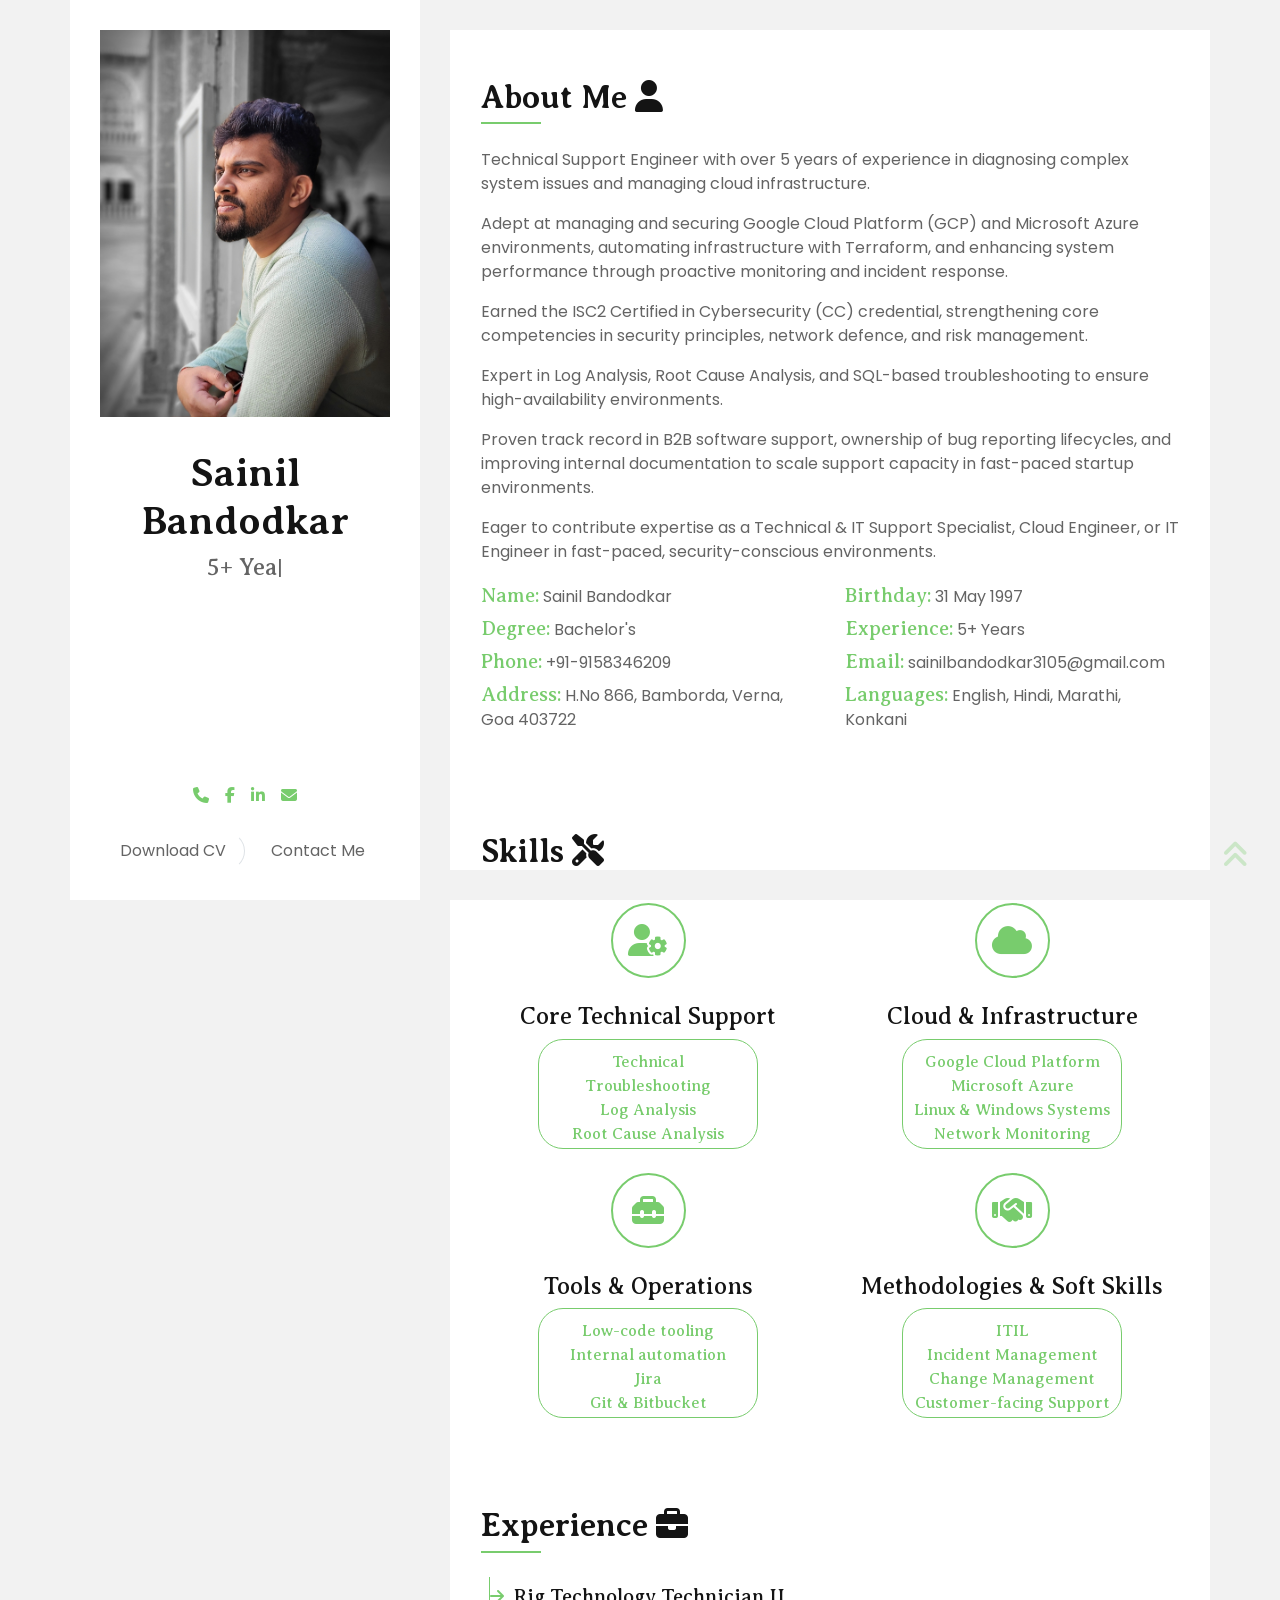
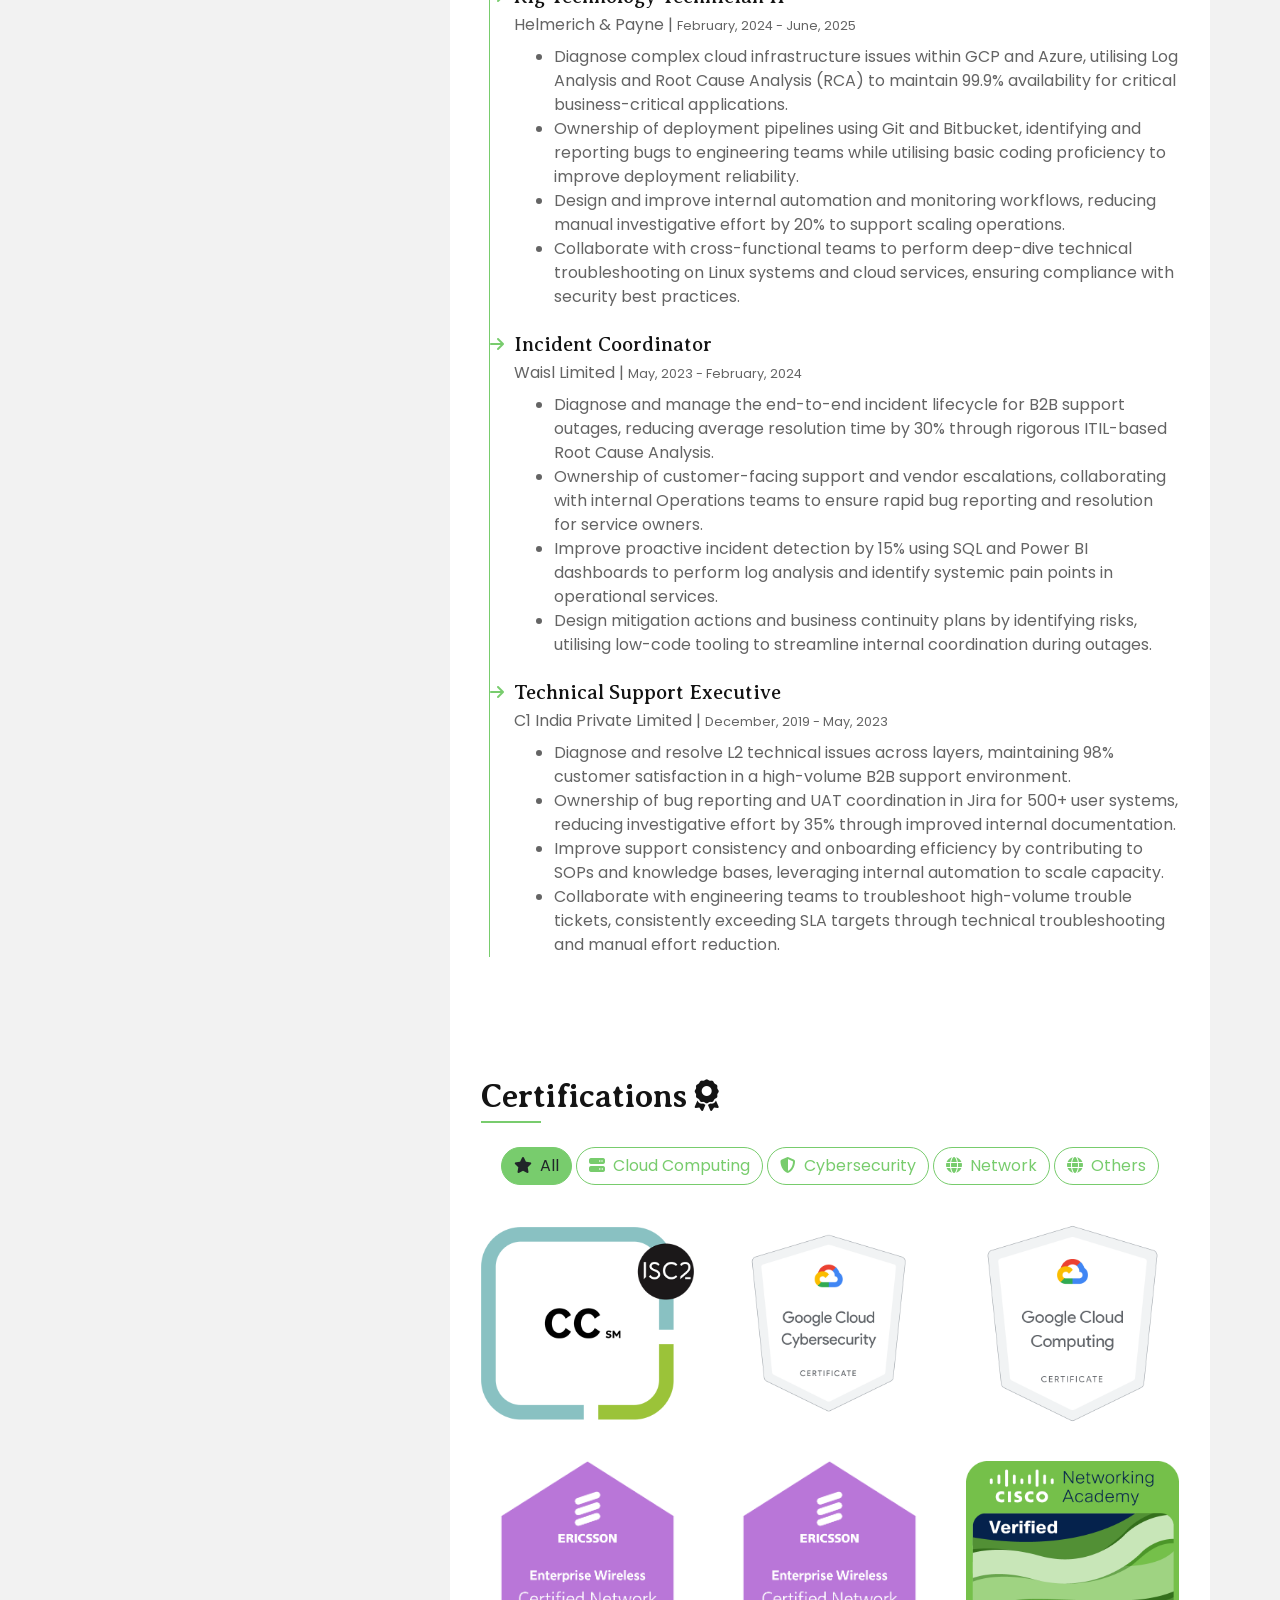
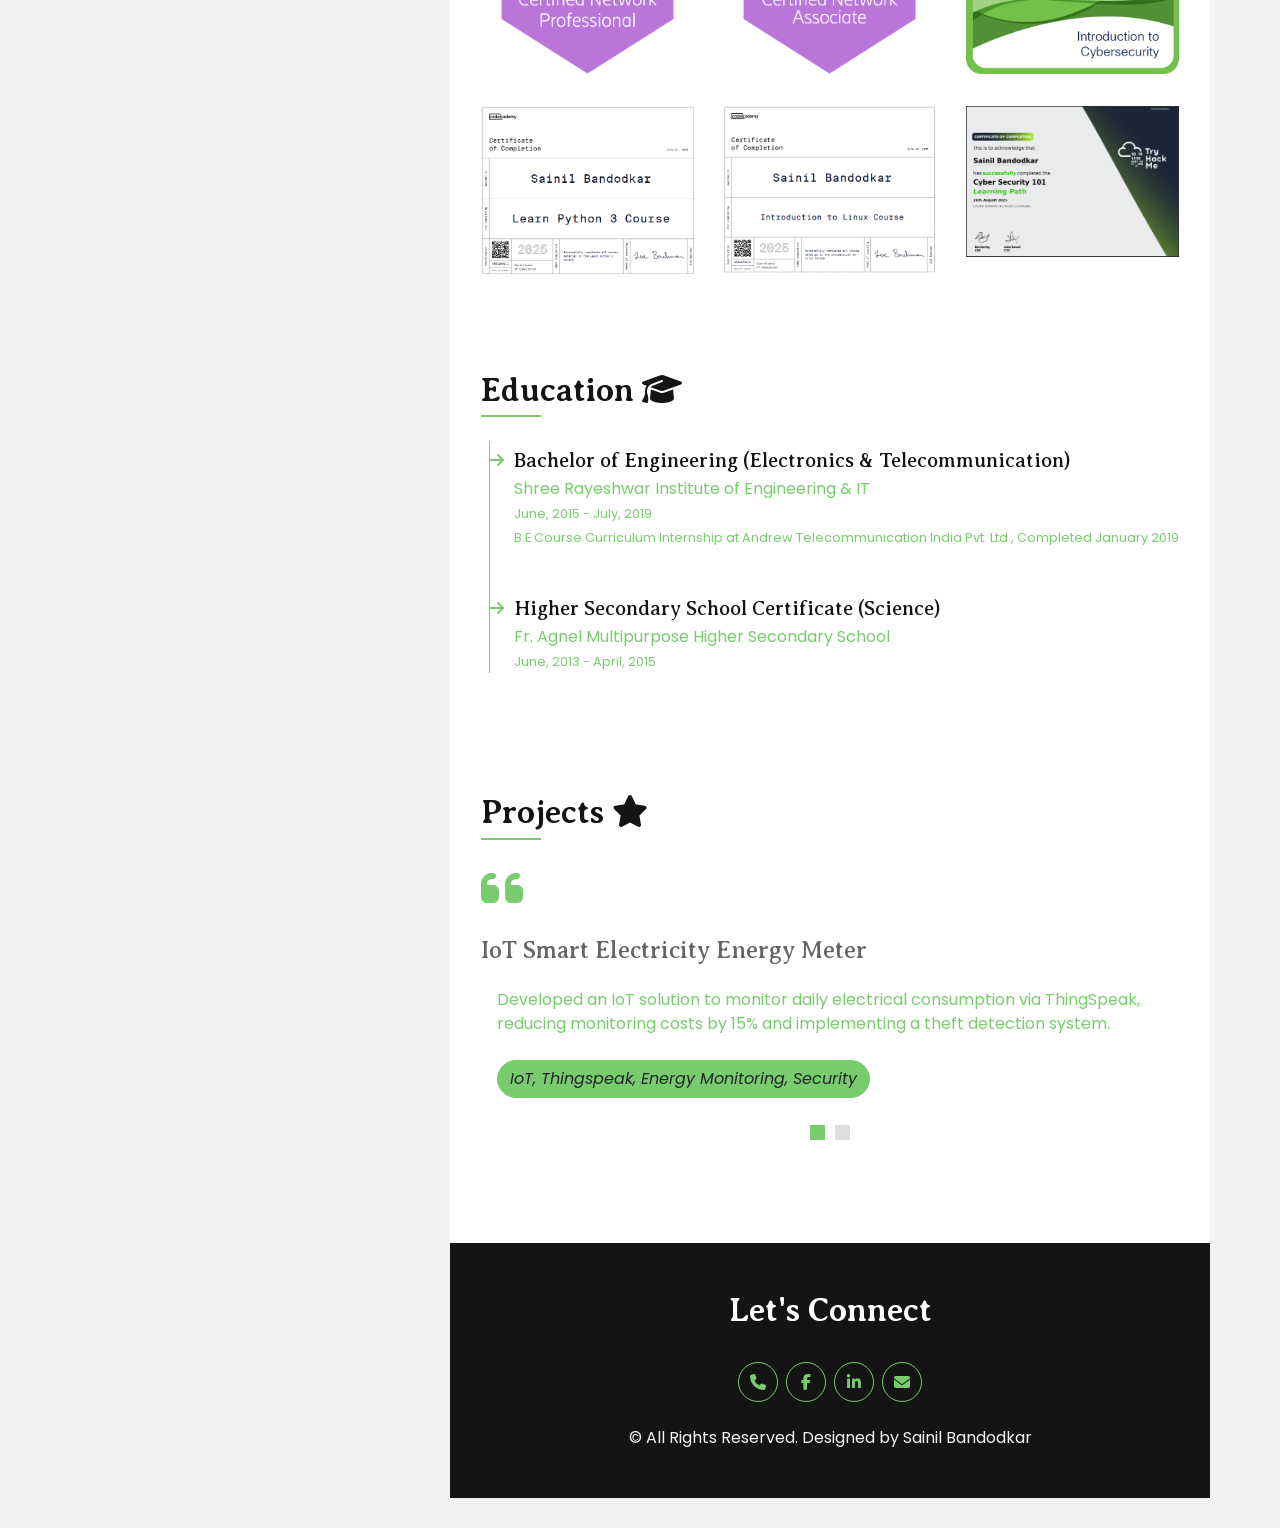
==== commit 7295c3f9: "Update index.html v7.1.4" ====
--- a/index.html
+++ b/index.html
@@ -36,7 +36,8 @@
                     <h1 class="mt-2">Sainil Bandodkar</h1>
                     <div class="mb-4" style="height: 22px;">
                         <h4 class="typed-text-output d-inline-block text-body"></h4>
-                        <div class="typed-text d-none">5+ Years Experience , (ISC)² CC Certified , Support Specialist , Technical / Customer / Product , Cloud & IT Operations , Network & Security , Open to Relocation</div>
+                        <div class="typed-text d-none">5+ Years of IT Experience , Technical Support Engineer , Cloud & IT Operations Specialist , Network & Security Professional , (ISC)² CC Certified , Customer-Focused Problem Solver , Open to Relocation</div>
+
                     </div>
                     <div class="d-flex justify-content-center mt-auto mb-3">
                         <a class="mx-2" href="tel:+919158346209"><i class="fas fa-phone"></i></a>
@@ -299,7 +300,7 @@
                                         </div>
                                     </div>
                                 </div>
-			        <div class="col-md-4 mb-4 portfolio-item fourth">
+			                    <div class="col-md-4 mb-4 portfolio-item fourth">
                                     <div class="position-relative overflow-hidden mb-2">
                                         <img class="img-fluid w-100 align-items-center" src="img/python.png" alt="">
                                         <div class="portfolio-btn d-flex flex-column align-items-center justify-content-center text-center w-75">
@@ -313,7 +314,7 @@
                                         </div>
                                     </div>
                                 </div>
-				<div class="col-md-4 mb-4 portfolio-item fourth">
+				                <div class="col-md-4 mb-4 portfolio-item fourth">
                                     <div class="position-relative overflow-hidden mb-2">
                                         <img class="img-fluid w-100 align-items-center" src="img/linux.png" alt="">
                                         <div class="portfolio-btn d-flex flex-column align-items-center justify-content-center text-center w-75">
@@ -327,7 +328,7 @@
                                         </div>
                                     </div>
                                 </div>    
-				    <div class="col-md-4 mb-4 portfolio-item second">
+				                <div class="col-md-4 mb-4 portfolio-item second">
                                     <div class="position-relative overflow-hidden mb-2">
                                         <img class="img-fluid w-100 align-items-center" src="img/thm.png" alt="">
                                         <div class="portfolio-btn d-flex flex-column align-items-center justify-content-center text-center w-75">
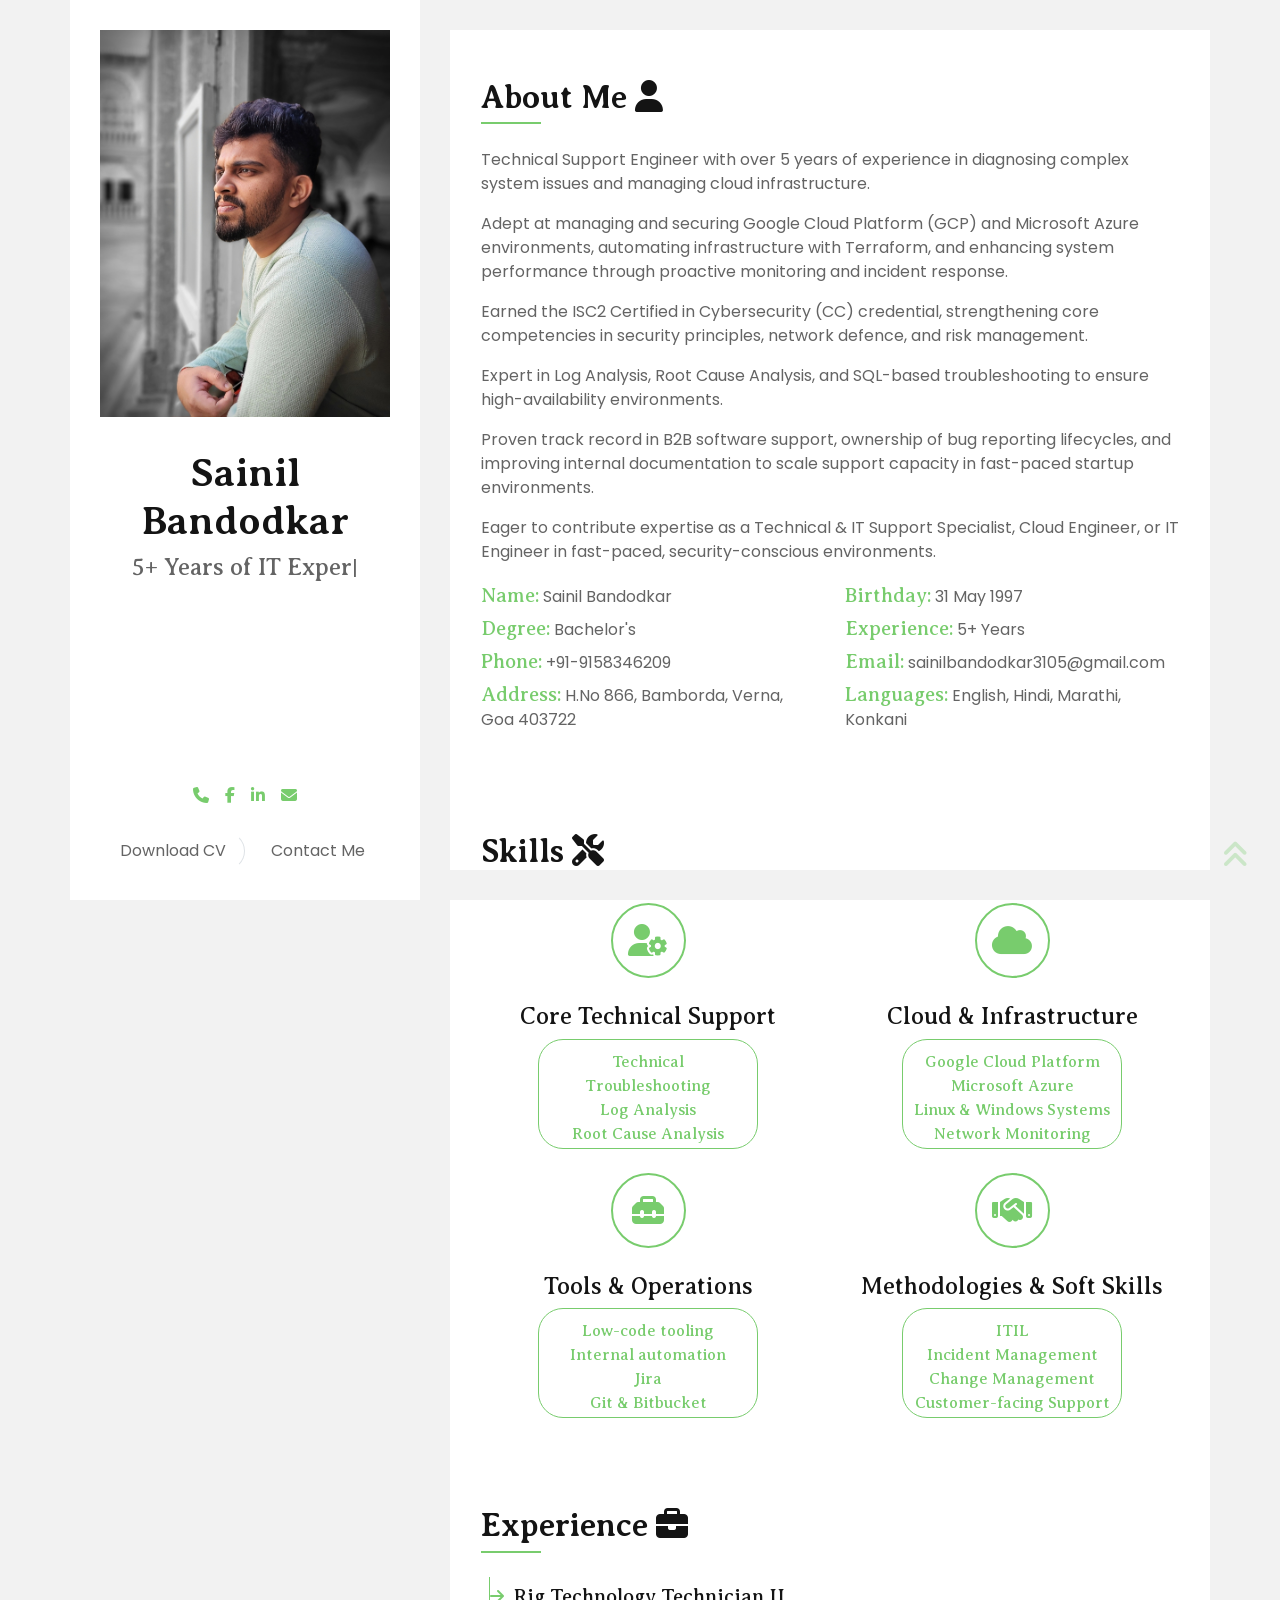
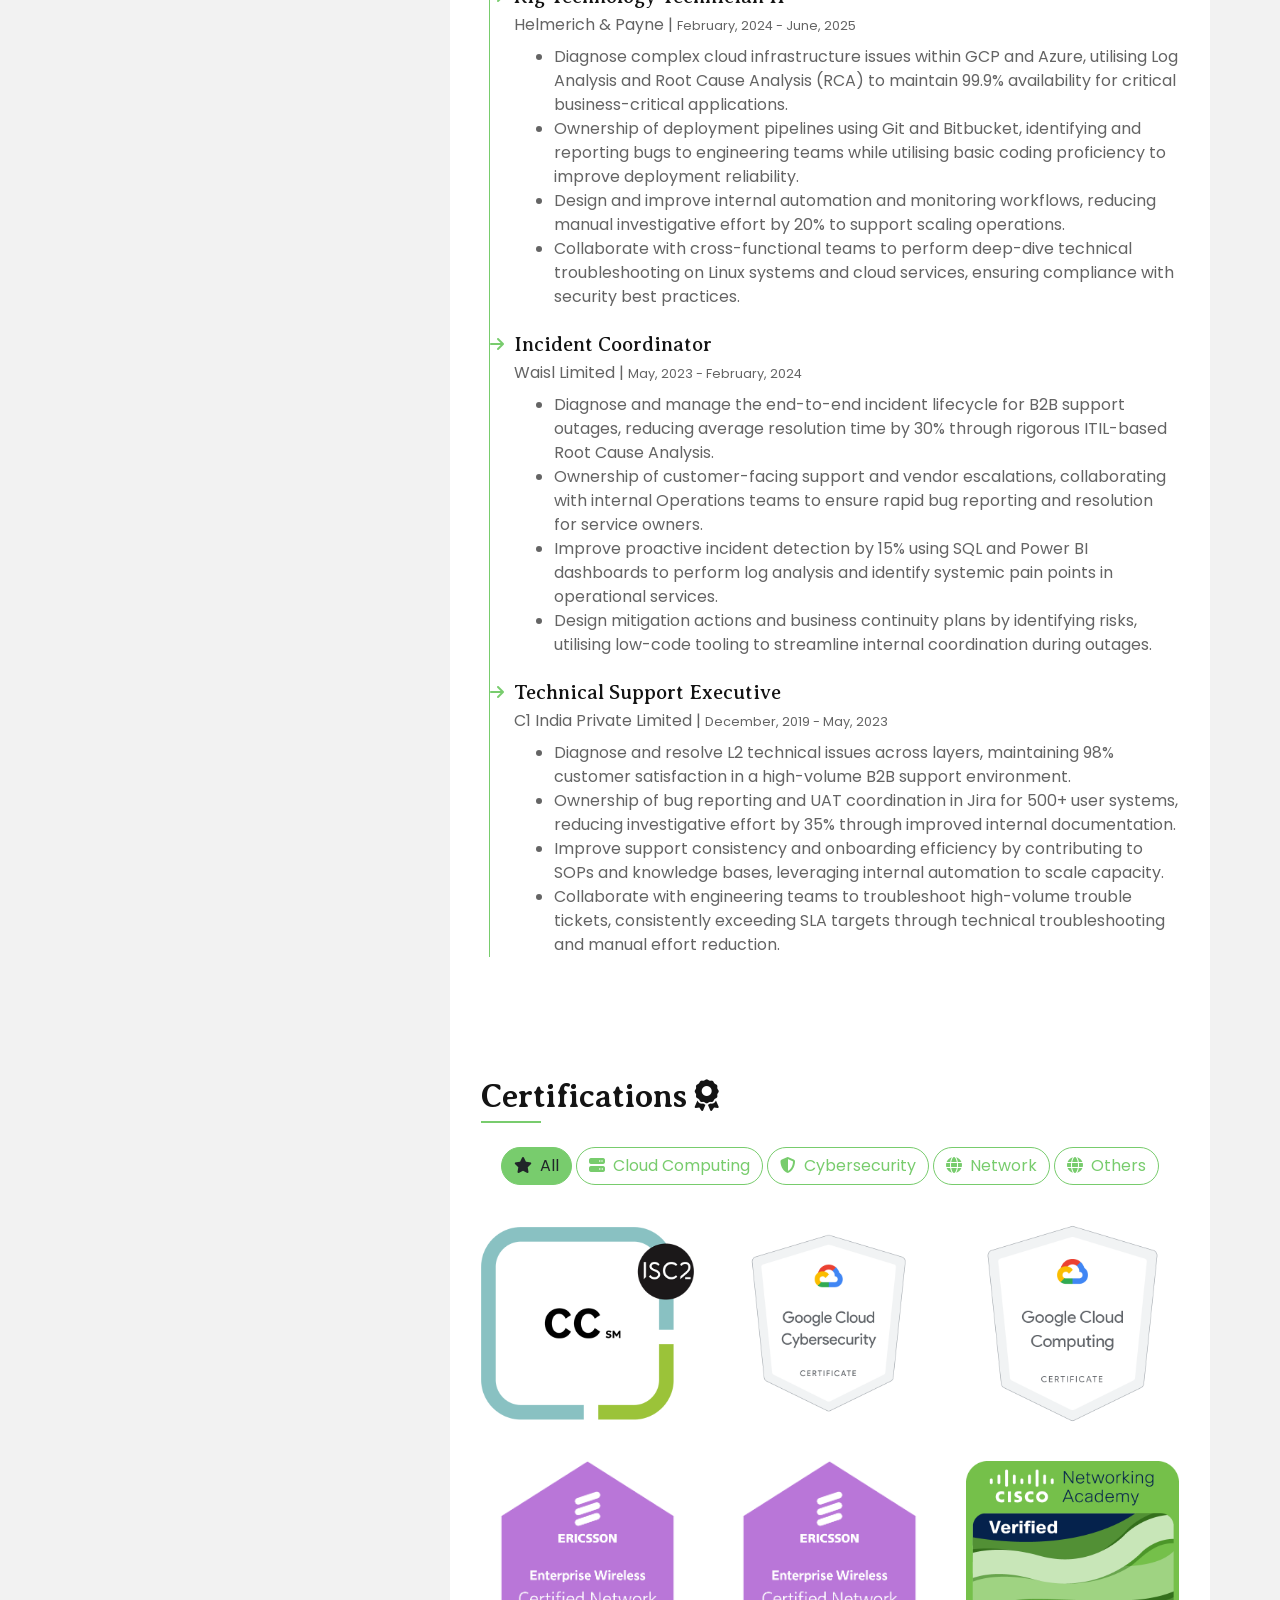
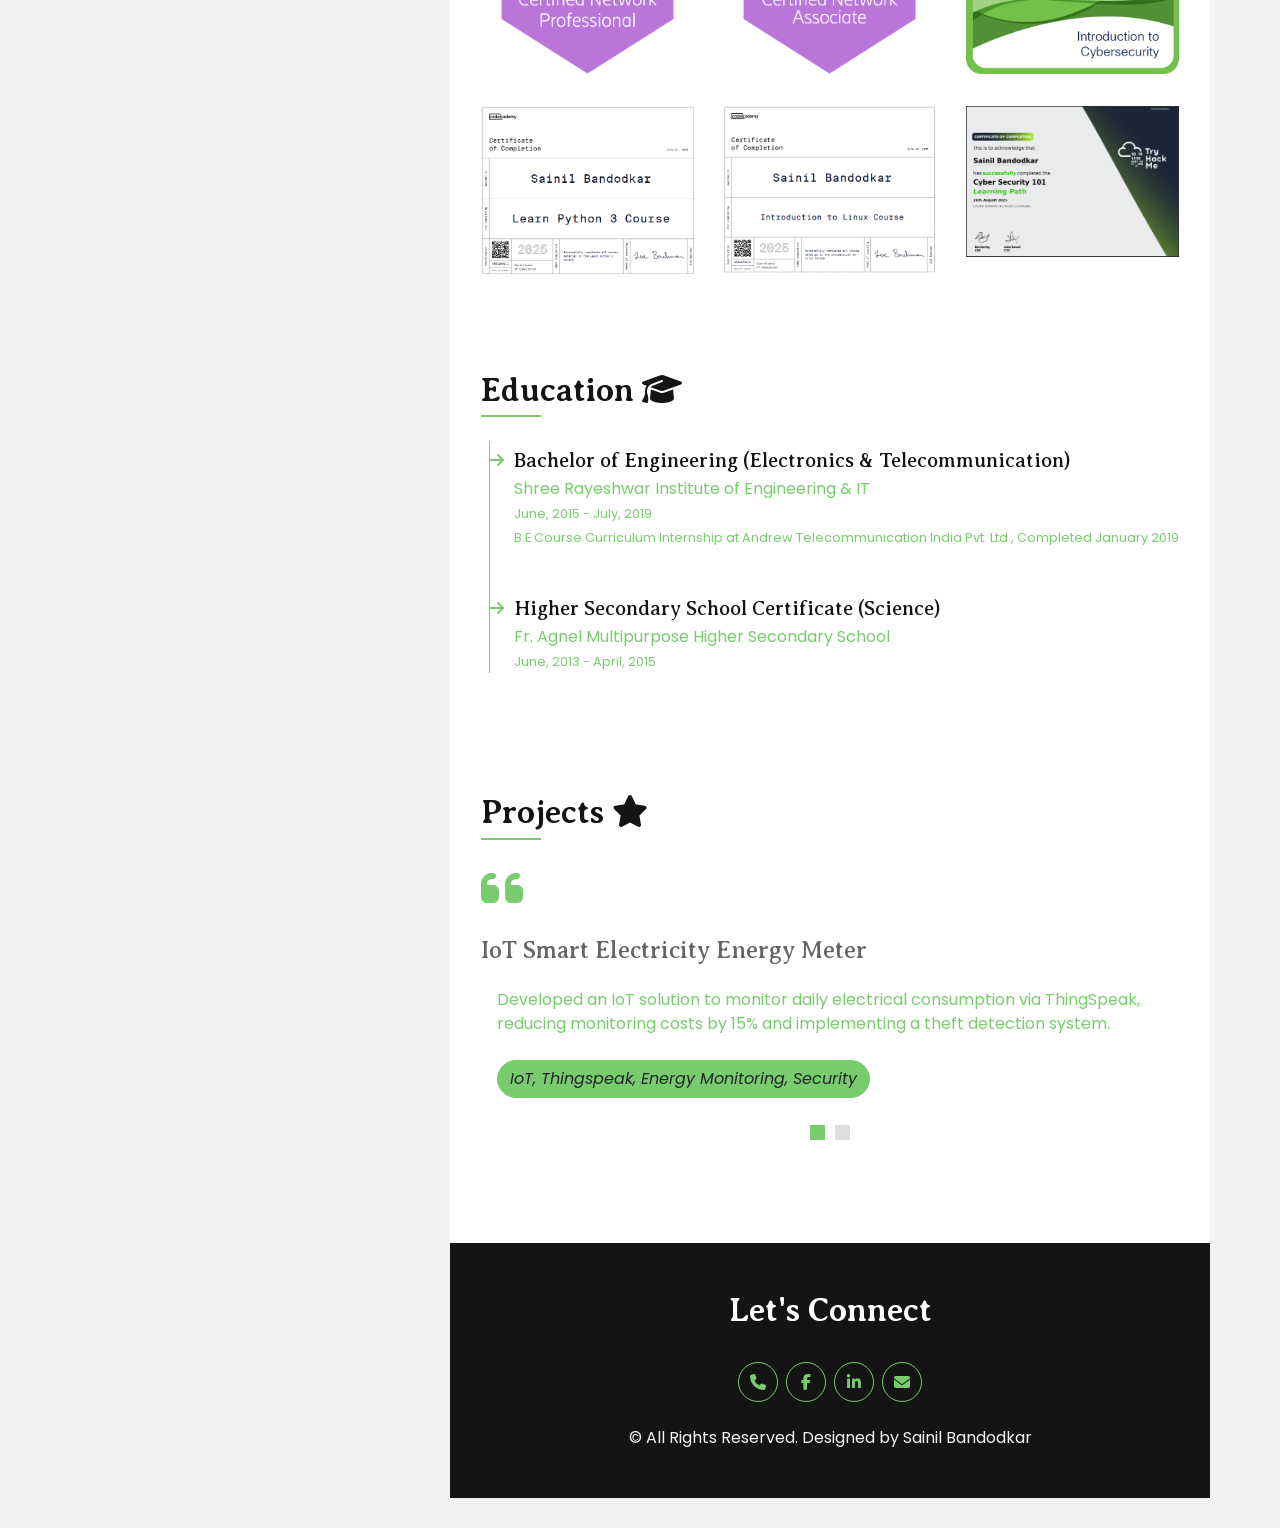
==== commit ec75f845: "Update V8.0.0" ====
--- a/index.html
+++ b/index.html
@@ -36,7 +36,7 @@
                     <h1 class="mt-2">Sainil Bandodkar</h1>
                     <div class="mb-4" style="height: 22px;">
                         <h4 class="typed-text-output d-inline-block text-body"></h4>
-                        <div class="typed-text d-none">5+ Years of IT Experience , Technical Support Engineer , Cloud & IT Operations Specialist , Network & Security Professional , (ISC)² CC Certified , Customer-Focused Problem Solver , Open to Relocation</div>
+                        <div class="typed-text d-none">5+ Years of IT Experience , Tech/IT Support Engineer , Cloud & IT Operations , Network & Security , (ISC)² CC Certified , Open to Relocation</div>
 
                     </div>
                     <div class="d-flex justify-content-center mt-auto mb-3">
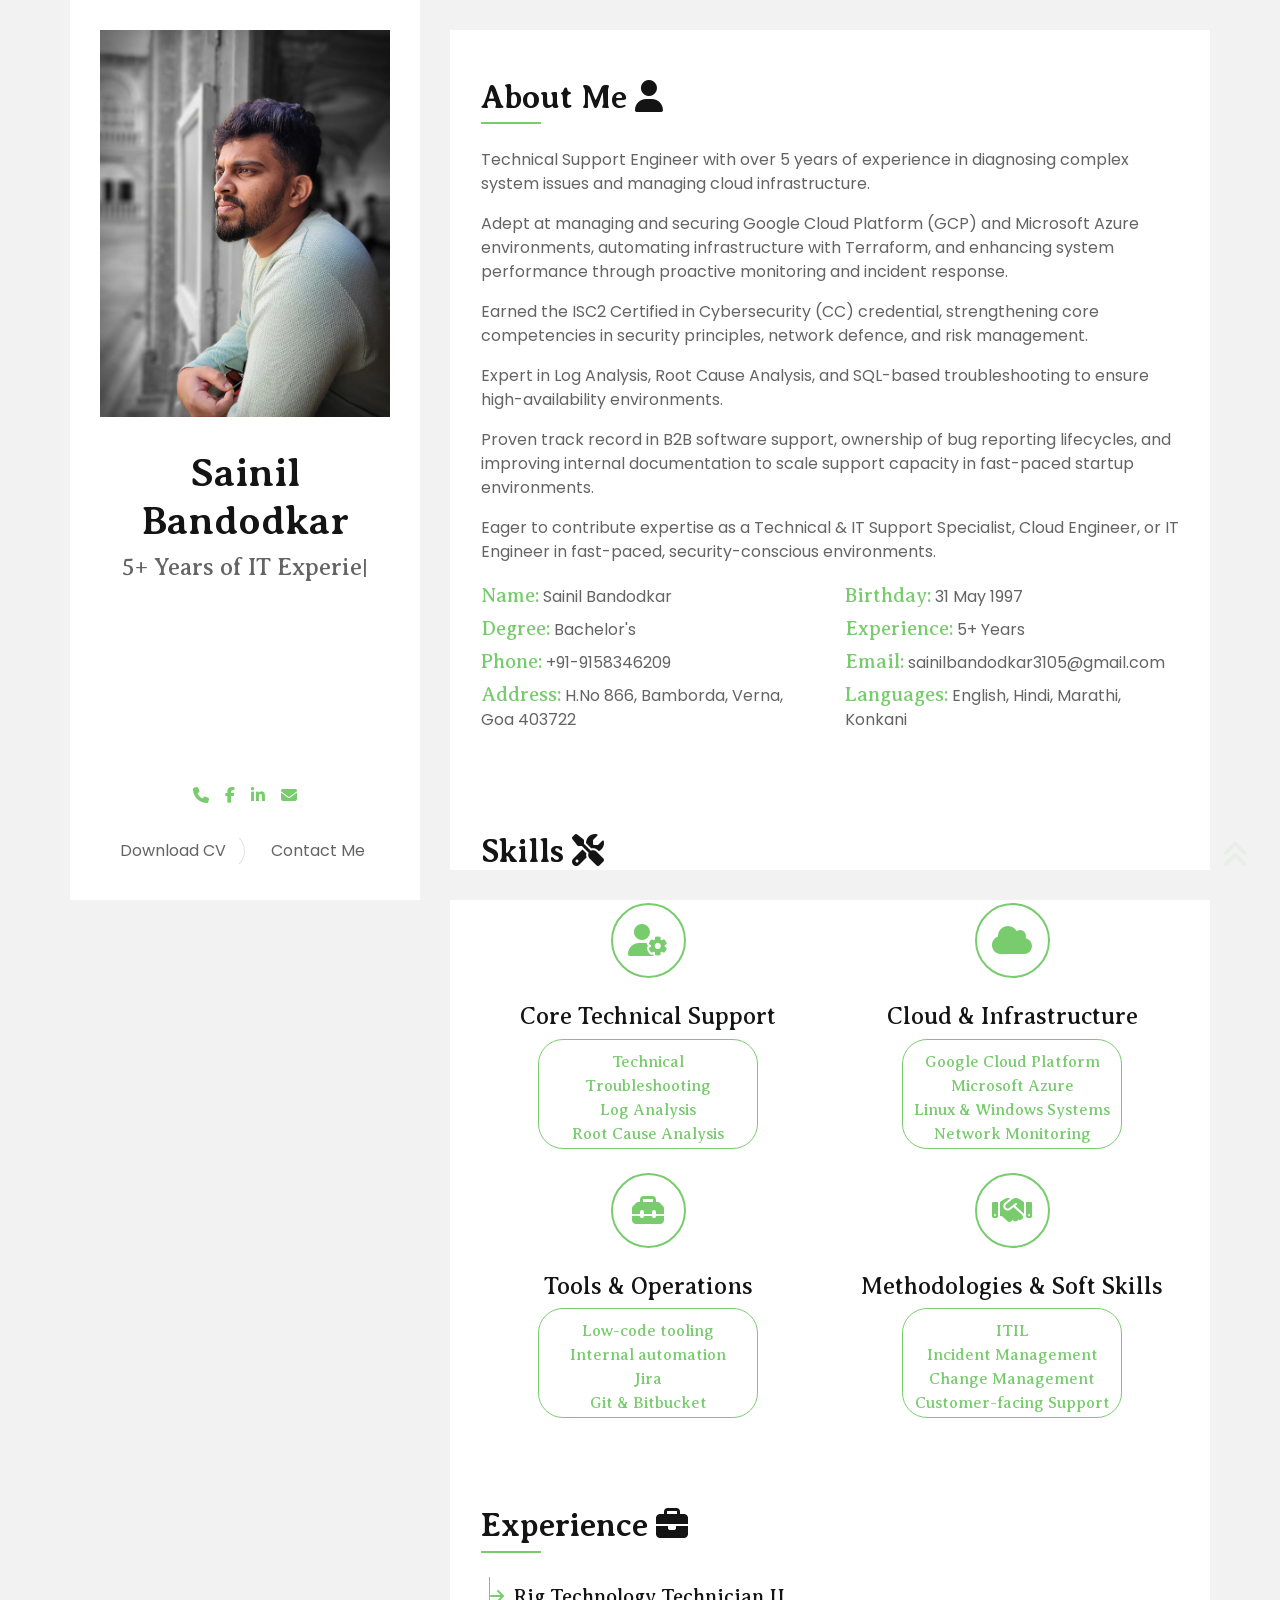
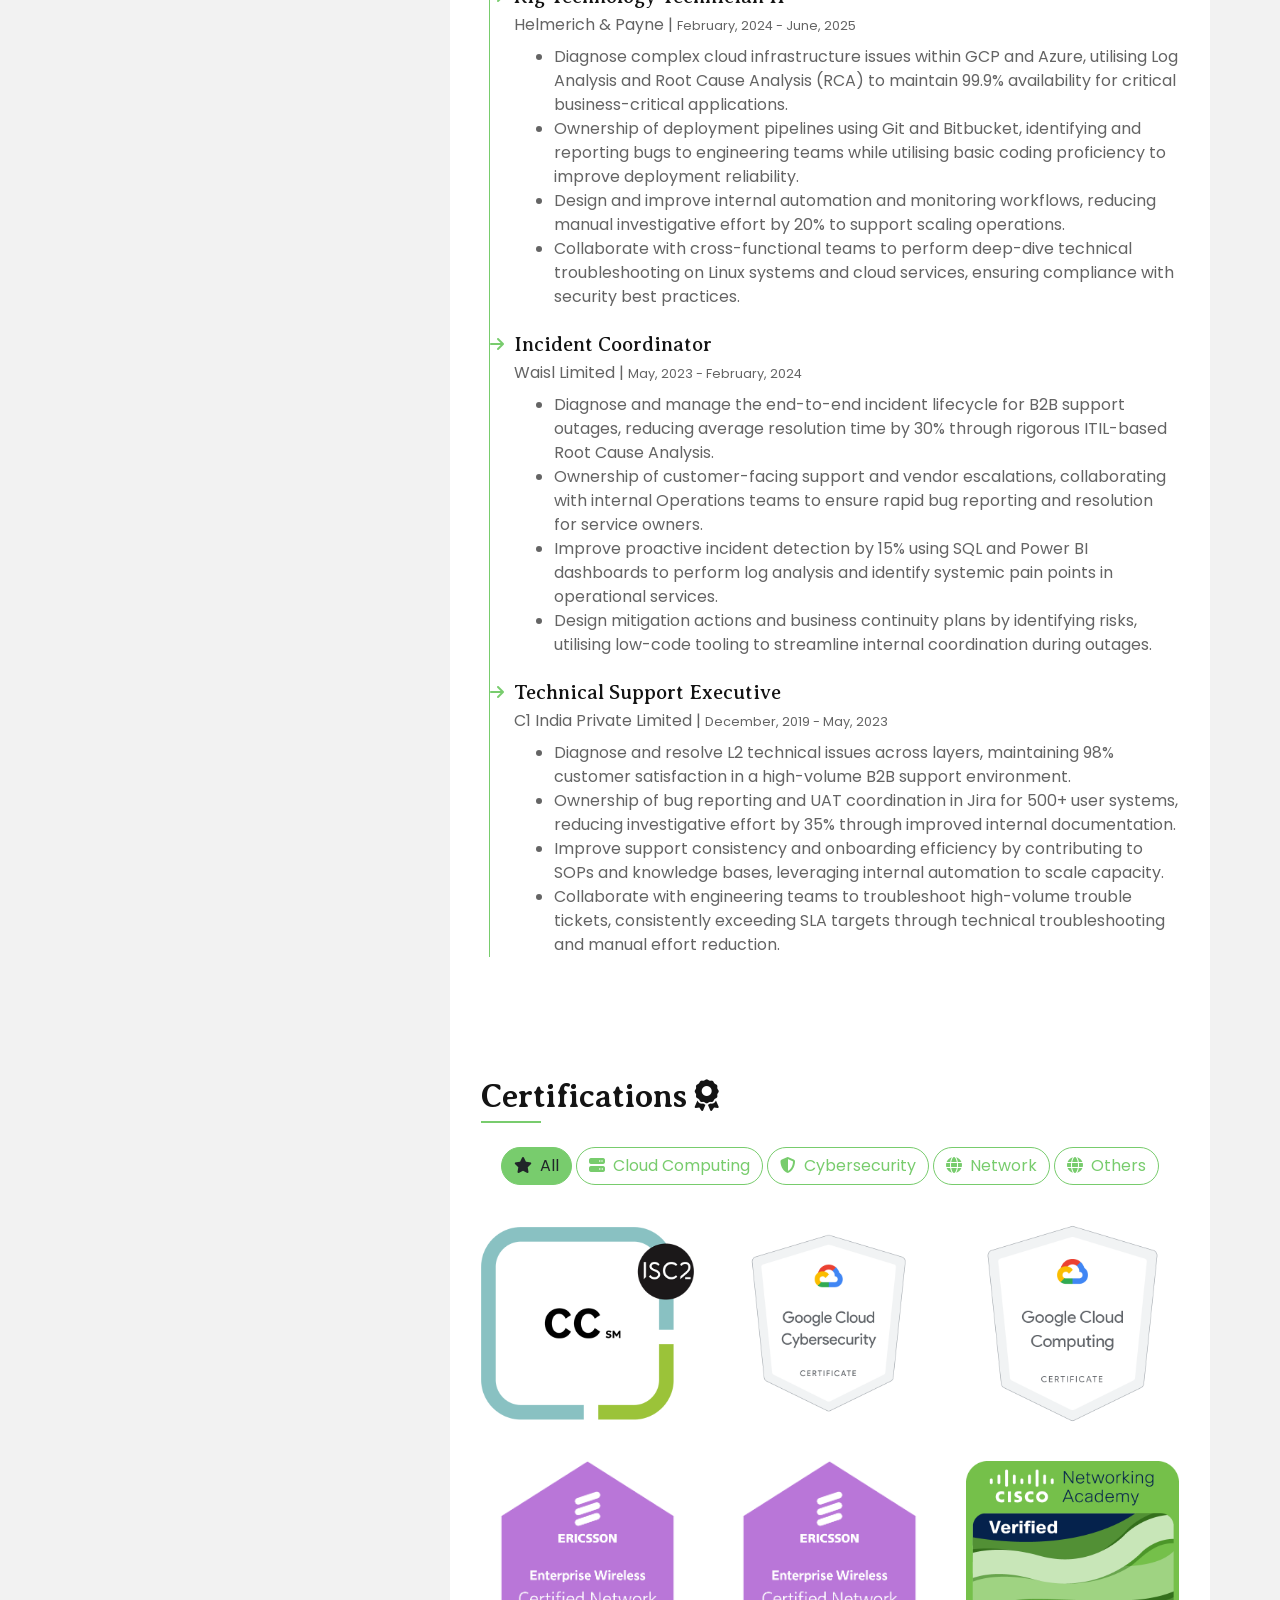
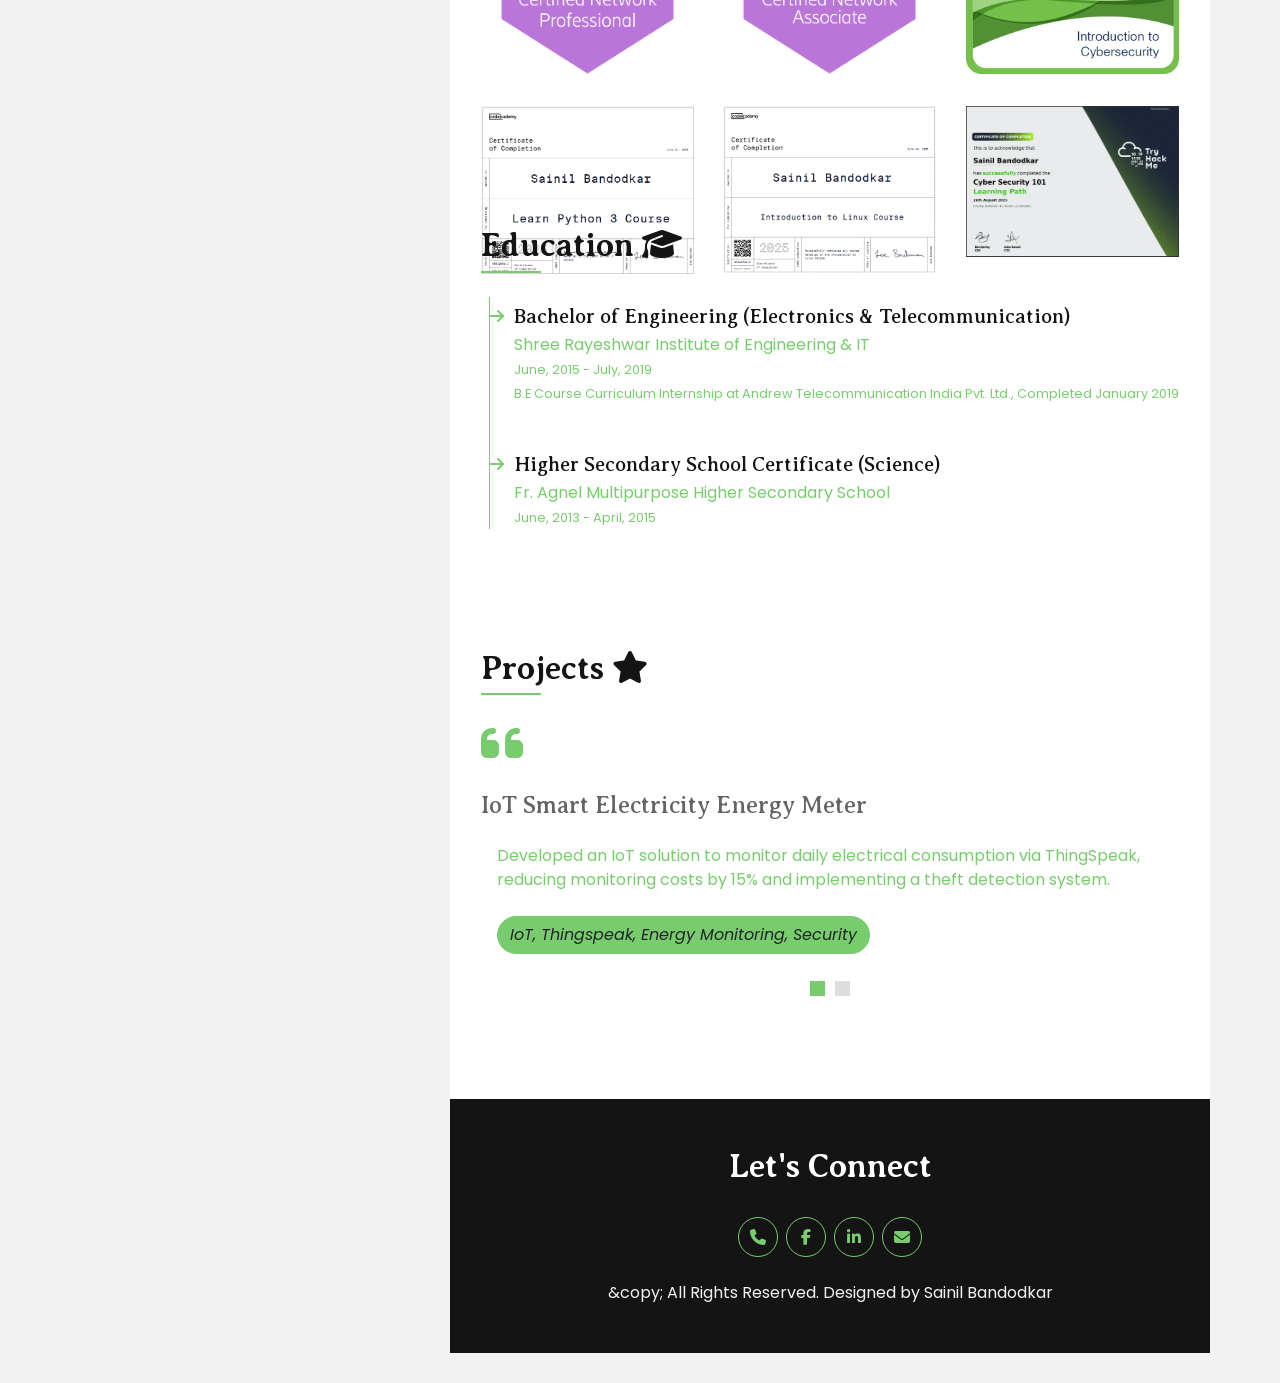
==== commit 5383a7f7: "Update to v9.0.0" ====
--- a/index.html
+++ b/index.html
@@ -11,7 +11,7 @@
 
         <!-- Google Fonts -->
         <link rel="preconnect" href="https://fonts.gstatic.com">
-        <link href="https://fonts.googleapis.com/css2?family=Averia+Serif+Libre:wght@400;700&family=Poppins&display=swap" rel="stylesheet"> 
+        <link href="https://fonts.googleapis.com/css2?family=Averia+Serif+Libre:wght@400;700&amp;family=Poppins&amp;display=swap" rel="stylesheet"> 
         <link href="https://stackpath.bootstrapcdn.com/bootstrap/4.5.2/css/bootstrap.min.css" rel="stylesheet">
         <!-- Font Awesome -->
         <link href="https://cdnjs.cloudflare.com/ajax/libs/font-awesome/5.10.0/css/all.min.css" rel="stylesheet">
@@ -36,7 +36,7 @@
                     <h1 class="mt-2">Sainil Bandodkar</h1>
                     <div class="mb-4" style="height: 22px;">
                         <h4 class="typed-text-output d-inline-block text-body"></h4>
-                        <div class="typed-text d-none">5+ Years of IT Experience , Tech/IT Support Engineer , Cloud & IT Operations , Network & Security , (ISC)² CC Certified , Open to Relocation</div>
+                        <div class="typed-text d-none">5+ Years of IT Experience , Tech/IT Support Engineer , Cloud &amp;amp; IT Operations , Network &amp;amp; Security , (ISC)² CC Certified , Open to Relocation</div>
 
                     </div>
                     <div class="d-flex justify-content-center mt-auto mb-3">
@@ -73,7 +73,7 @@
 				
 				            <p>Proven track record in B2B software support, ownership of bug reporting lifecycles, and improving internal documentation to scale support capacity in fast-paced startup environments.</p>			
 				
-			                <p>Eager to contribute expertise as a Technical & IT Support Specialist, Cloud Engineer, or IT Engineer in fast-paced, security-conscious environments.</p>	
+			                <p>Eager to contribute expertise as a Technical &amp; IT Support Specialist, Cloud Engineer, or IT Engineer in fast-paced, security-conscious environments.</p>	
                             <div class="row">
                                 <div class="col-sm-6 py-1">
                                     <h5 class="d-inline text-primary">Name:</h5> Sainil Bandodkar
@@ -121,20 +121,20 @@
                         </div>
 			<div class="col-md-6 service-item text-center mb-3">
                             <i class="fa fa-2x fa-cloud mx-auto mb-4"></i>
-                            <h4 class="mb-2">Cloud & Infrastructure</h4>
-                            <h5 class="btn btn-outline-primary btn-fixed"> Google Cloud Platform <br> Microsoft Azure <br> Linux & Windows Systems <br>
-Network Monitoring <br> Firewalls & Load Balancing </h5>
+                            <h4 class="mb-2">Cloud &amp; Infrastructure</h4>
+                            <h5 class="btn btn-outline-primary btn-fixed"> Google Cloud Platform <br> Microsoft Azure <br> Linux &amp; Windows Systems <br>
+Network Monitoring <br> Firewalls &amp; Load Balancing </h5>
                         </div>
 			<div class="col-md-6 service-item text-center mb-3">
                             <i class="fa fa-2x fa-toolbox mx-auto mb-4"></i>
-                            <h4 class="mb-2">Tools & Operations</h4>
-                            <h5 class="btn btn-outline-primary btn-fixed">Low-code tooling <br> Internal automation <br> Jira <br> Git & Bitbucket <br> ServiceNow <br> Power BI Reporting </h5>
+                            <h4 class="mb-2">Tools &amp; Operations</h4>
+                            <h5 class="btn btn-outline-primary btn-fixed">Low-code tooling <br> Internal automation <br> Jira <br> Git &amp; Bitbucket <br> ServiceNow <br> Power BI Reporting </h5>
                         </div>    
                         <div class="col-md-6 service-item text-center mb-3">
                             <i class="fa fa-2x fa-handshake mx-auto mb-4"></i>
-                            <h4 class="mb-2">Methodologies & Soft Skills</h4>
+                            <h4 class="mb-2">Methodologies &amp; Soft Skills</h4>
                             <h5 class="btn btn-outline-primary btn-fixed"> ITIL <br> Incident Management <br> Change Management <br> Customer-facing Support <br> Internal
-documentation <br> IT Security & Compliance </h5>
+documentation <br> IT Security &amp; Compliance </h5>
                         </div>
                     </div>
                 </div>
@@ -156,7 +156,7 @@
                                 <div class="position-relative mb-4">
                                     <i class="fa fa-arrow-right text-primary position-absolute" style="top: 3px; left: -24px;"></i>
                                     <h5 class="mb-1">Rig Technology Technician II</h5>
-                                    <p class="mb-2">Helmerich & Payne | <small>February, 2024 - June, 2025</small></p>
+                                    <p class="mb-2">Helmerich &amp; Payne | <small>February, 2024 - June, 2025</small></p>
                                      <ul>
 					 <li>Diagnose complex cloud infrastructure issues within GCP and Azure, utilising Log Analysis and Root Cause Analysis (RCA) to maintain 99.9% availability for critical business-critical applications.</li>   
                                          <li>Ownership of deployment pipelines using Git and Bitbucket, identifying and reporting bugs to engineering teams while utilising basic coding proficiency to improve deployment reliability.</li>
@@ -359,8 +359,8 @@
                             <div class="border-left border-primary pt-2 pl-4 ml-2">
                                 <div class="position-relative mb-4">
                                     <i class="fa fa-arrow-right text-primary position-absolute" style="top: 3px; left: -24px;"></i>
-                                    <h5 class="mb-1">Bachelor of Engineering (Electronics & Telecommunication)</h5>
-                                    <p class="d-inline text-primary">Shree Rayeshwar Institute of Engineering & IT <br> <small>June, 2015 - July, 2019<br>B.E Course Curriculum Internship at Andrew Telecommunication India Pvt. Ltd., Completed January 2019</small></p>	
+                                    <h5 class="mb-1">Bachelor of Engineering (Electronics &amp; Telecommunication)</h5>
+                                    <p class="d-inline text-primary">Shree Rayeshwar Institute of Engineering &amp; IT <br> <small>June, 2015 - July, 2019<br>B.E Course Curriculum Internship at Andrew Telecommunication India Pvt. Ltd., Completed January 2019</small></p>	
                                 </div>
 								<br>
                                 <div class="position-relative mb-4">
@@ -424,7 +424,7 @@
                             <a class="btn btn-outline-primary btn-square mr-2" href="https://linkedin.com/in/sainil-bandodkar-67b281187"><i class="fab fa-linkedin-in"></i></a>
                             <a class="btn btn-outline-primary btn-square" href="mailto:sainilbandodkar3105@gmail.com"><i class="fas fa-envelope"></i></a>
                         </div>
-                        <p class="m-0">&copy; All Rights Reserved. Designed by Sainil Bandodkar</a></p>
+                        <p class="m-0">&amp;copy; All Rights Reserved. Designed by Sainil Bandodkar</a></p>
                     </div>
                 </div>
 				</section>
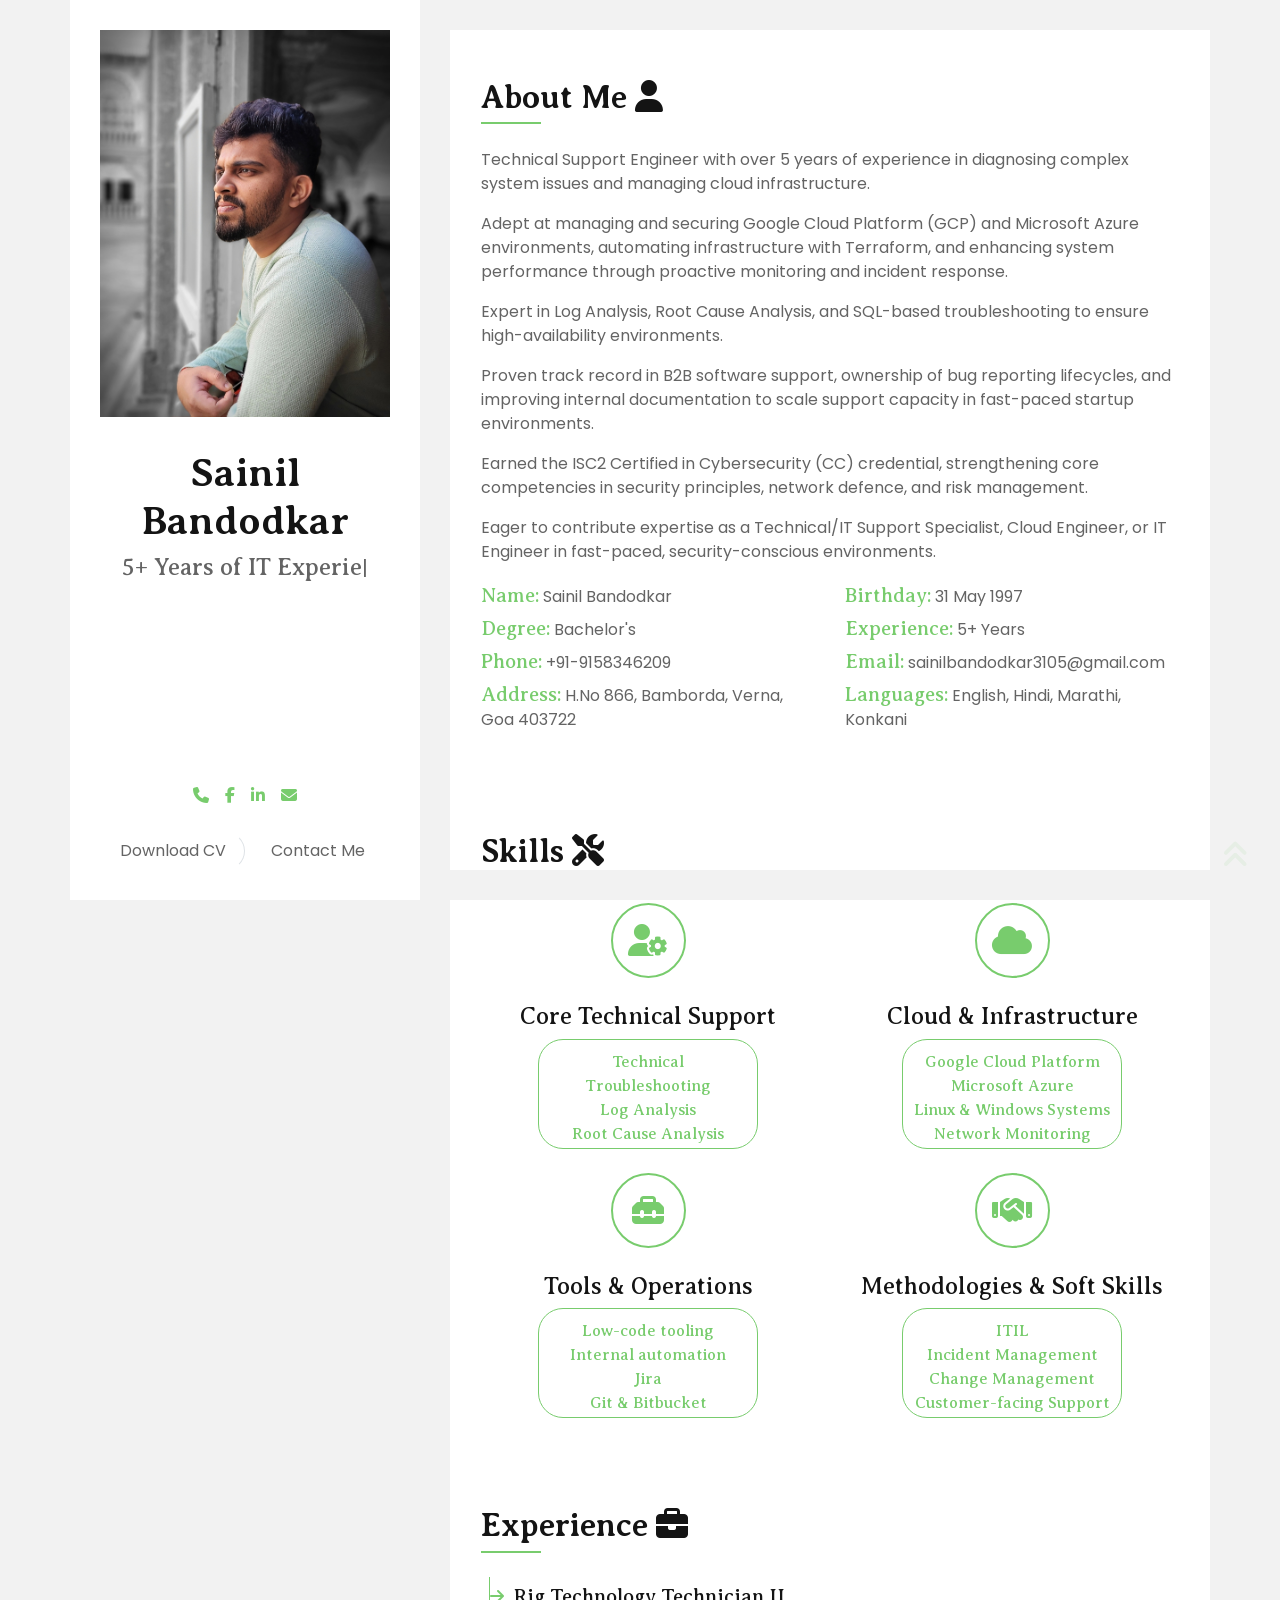
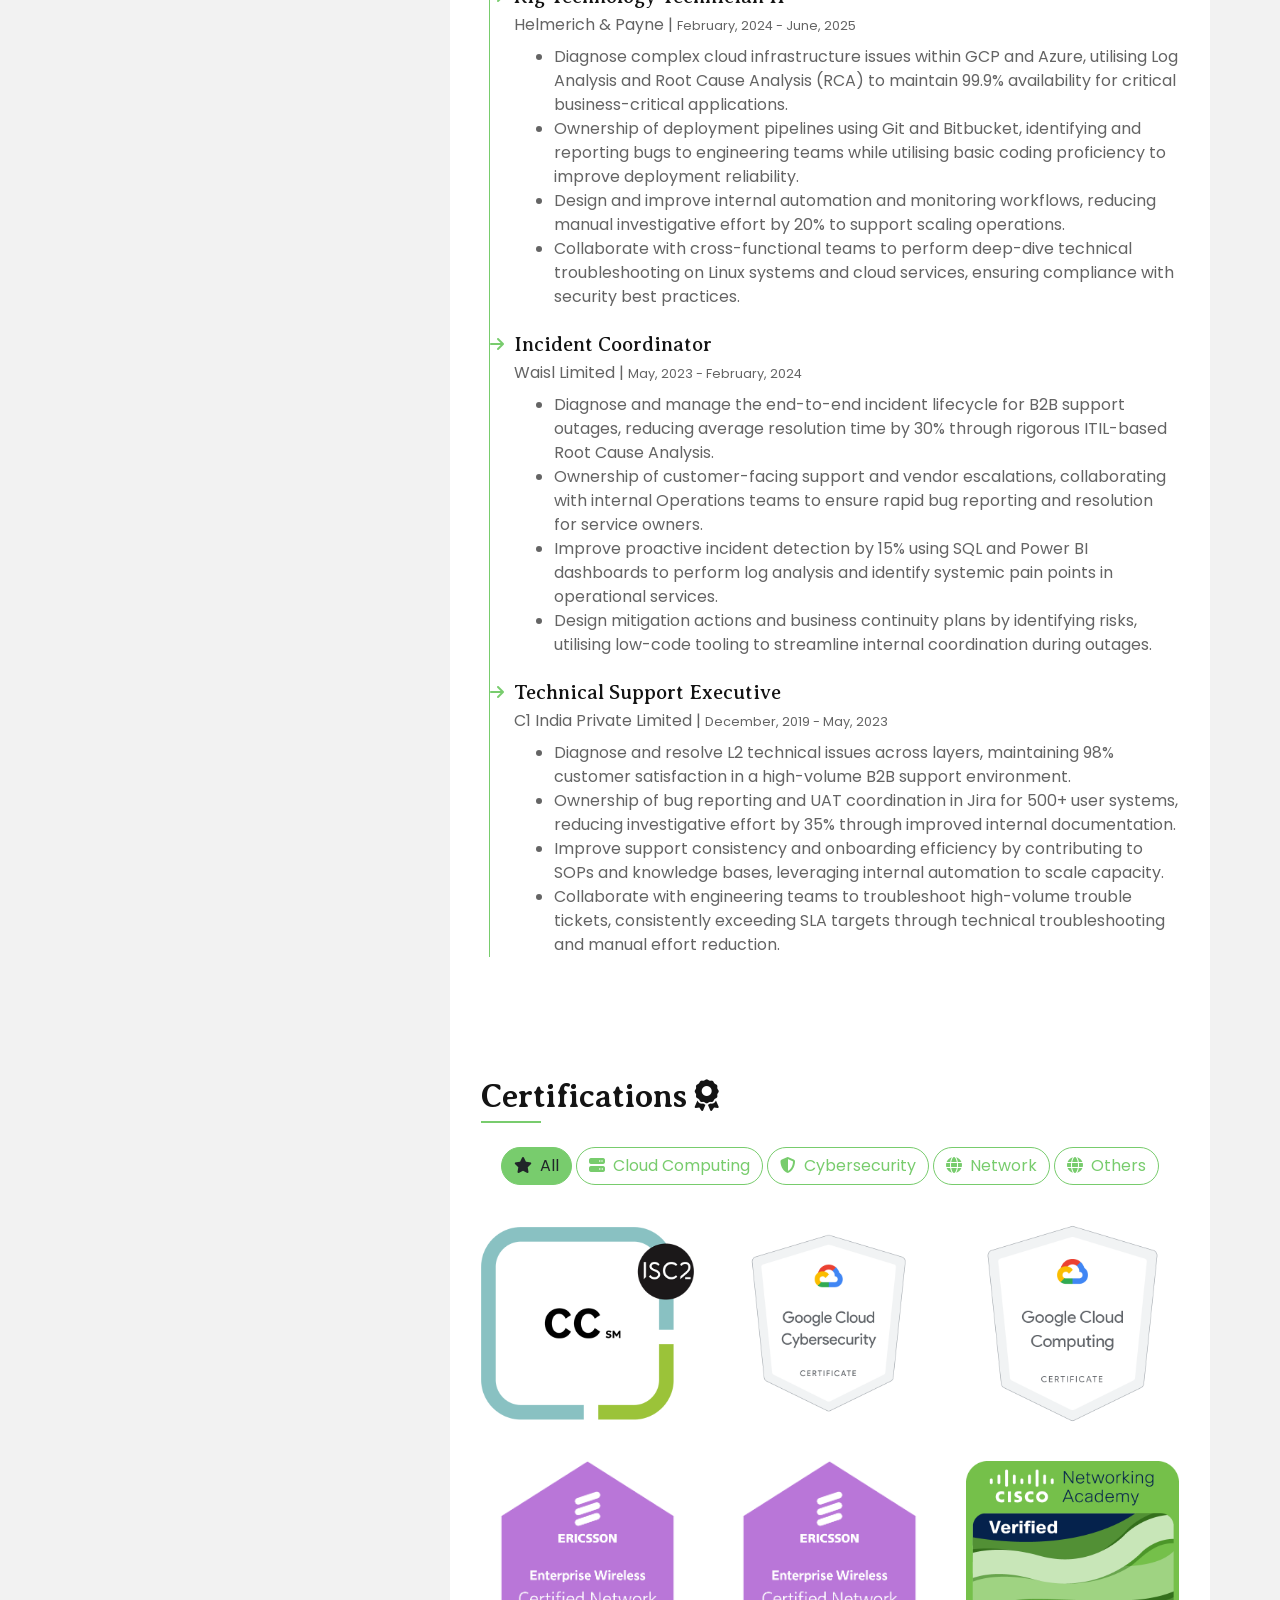
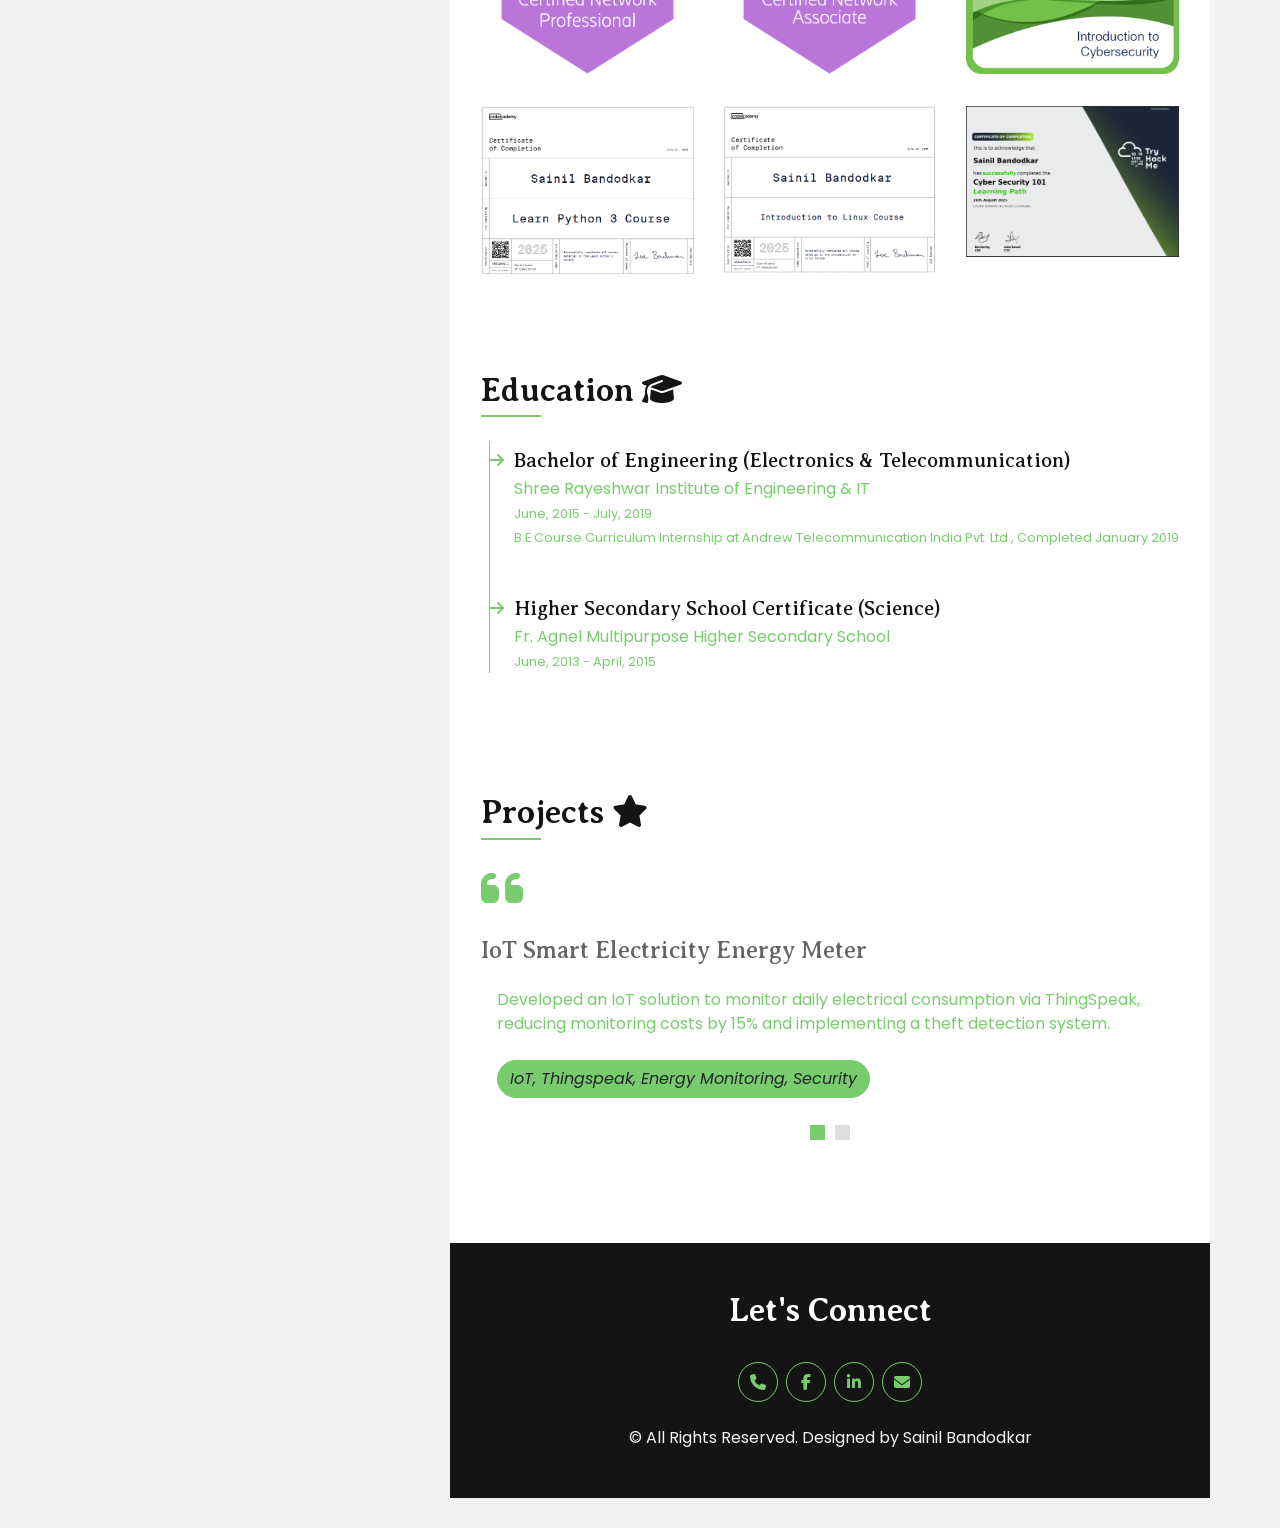
==== commit 933dee48: "Update v10.0" ====
--- a/index.html
+++ b/index.html
@@ -67,13 +67,13 @@
 
                             <p>Adept at managing and securing Google Cloud Platform (GCP) and Microsoft Azure environments, automating infrastructure with Terraform, and enhancing system performance through proactive monitoring and incident response.</p>
 
-                            <p>Earned the ISC2 Certified in Cybersecurity (CC) credential, strengthening core competencies in security principles, network defence, and risk management.</p>
-
 			                <p>Expert in Log Analysis, Root Cause Analysis, and SQL-based troubleshooting to ensure high-availability environments.</p>	
 				
-				            <p>Proven track record in B2B software support, ownership of bug reporting lifecycles, and improving internal documentation to scale support capacity in fast-paced startup environments.</p>			
-				
-			                <p>Eager to contribute expertise as a Technical &amp; IT Support Specialist, Cloud Engineer, or IT Engineer in fast-paced, security-conscious environments.</p>	
+				            <p>Proven track record in B2B software support, ownership of bug reporting lifecycles, and improving internal documentation to scale support capacity in fast-paced startup environments.</p>	
+							
+				            <p>Earned the ISC2 Certified in Cybersecurity (CC) credential, strengthening core competencies in security principles, network defence, and risk management.</p>
+
+			                <p>Eager to contribute expertise as a Technical/IT Support Specialist, Cloud Engineer, or IT Engineer in fast-paced, security-conscious environments.</p>	
                             <div class="row">
                                 <div class="col-sm-6 py-1">
                                     <h5 class="d-inline text-primary">Name:</h5> Sainil Bandodkar
@@ -424,7 +424,7 @@
                             <a class="btn btn-outline-primary btn-square mr-2" href="https://linkedin.com/in/sainil-bandodkar-67b281187"><i class="fab fa-linkedin-in"></i></a>
                             <a class="btn btn-outline-primary btn-square" href="mailto:sainilbandodkar3105@gmail.com"><i class="fas fa-envelope"></i></a>
                         </div>
-                        <p class="m-0">&amp;copy; All Rights Reserved. Designed by Sainil Bandodkar</a></p>
+                        <p class="m-0">&copy; All Rights Reserved. Designed by Sainil Bandodkar</a></p>
                     </div>
                 </div>
 				</section>
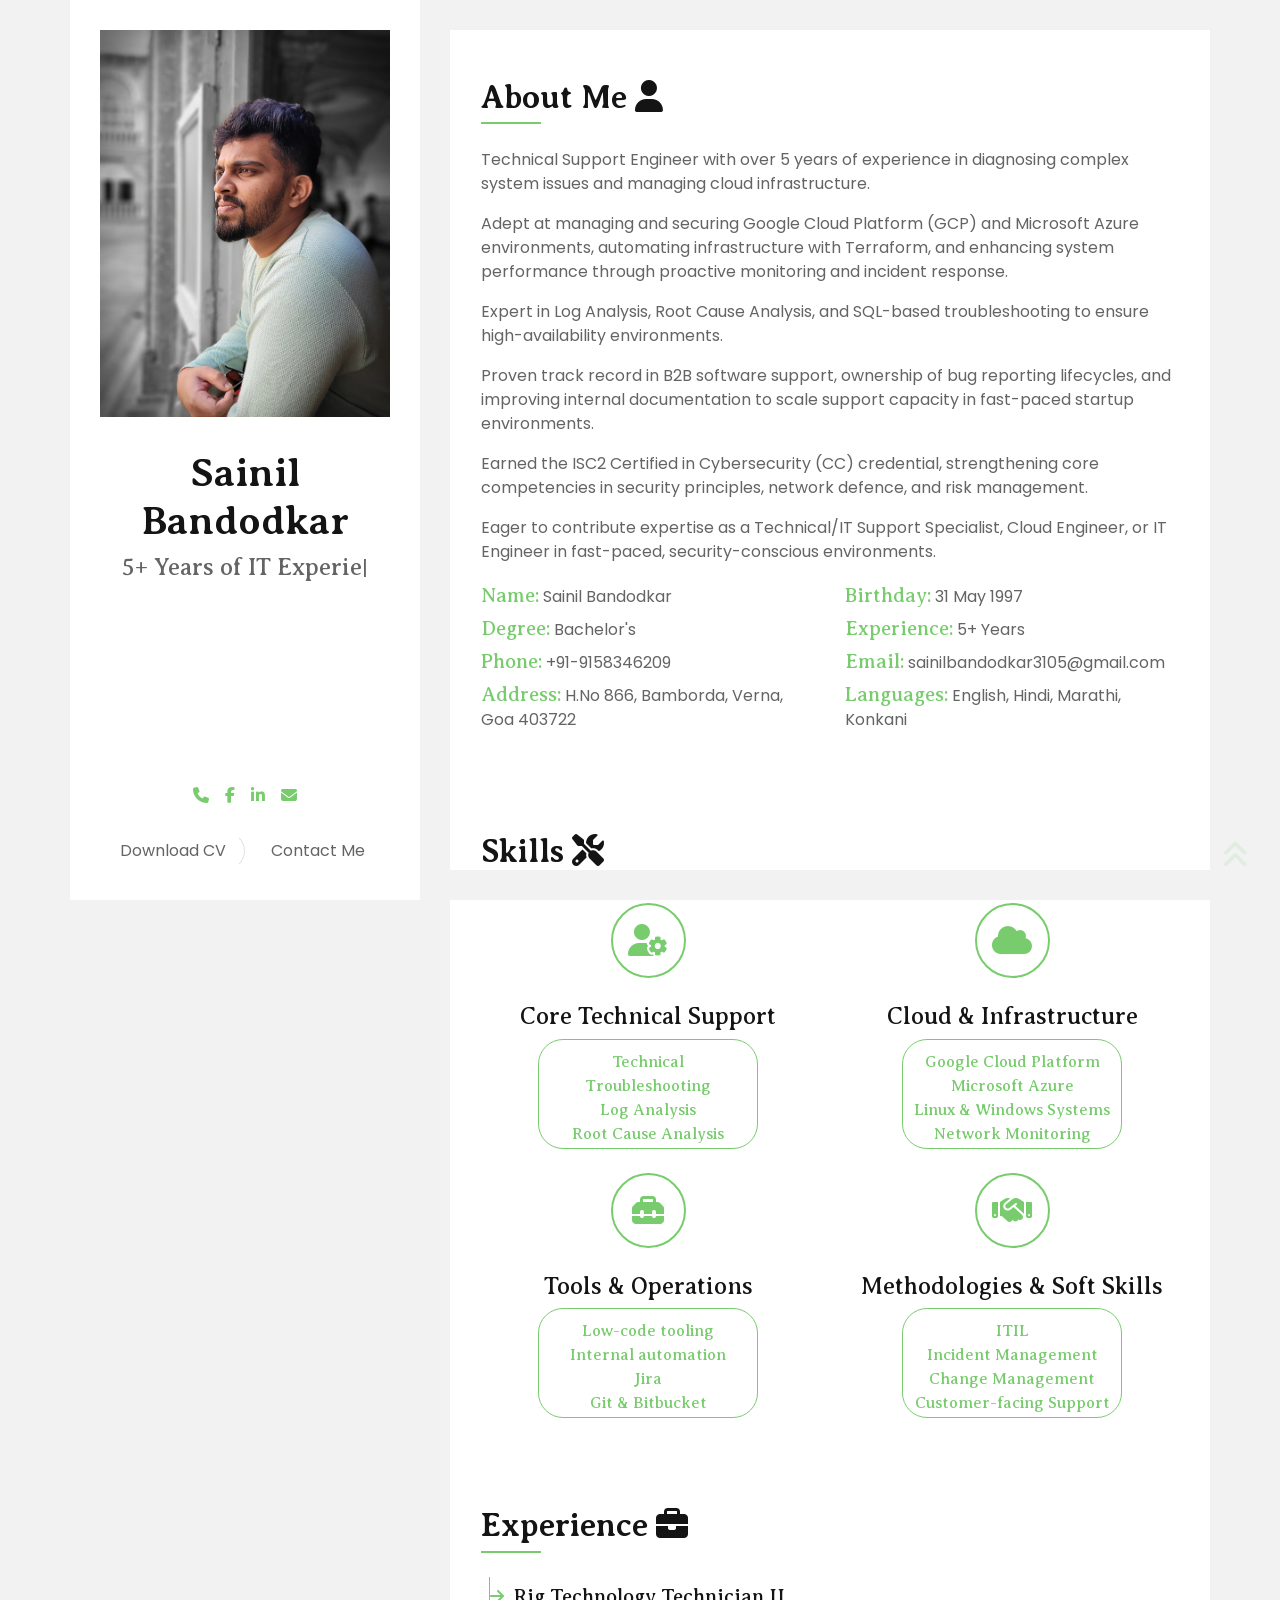
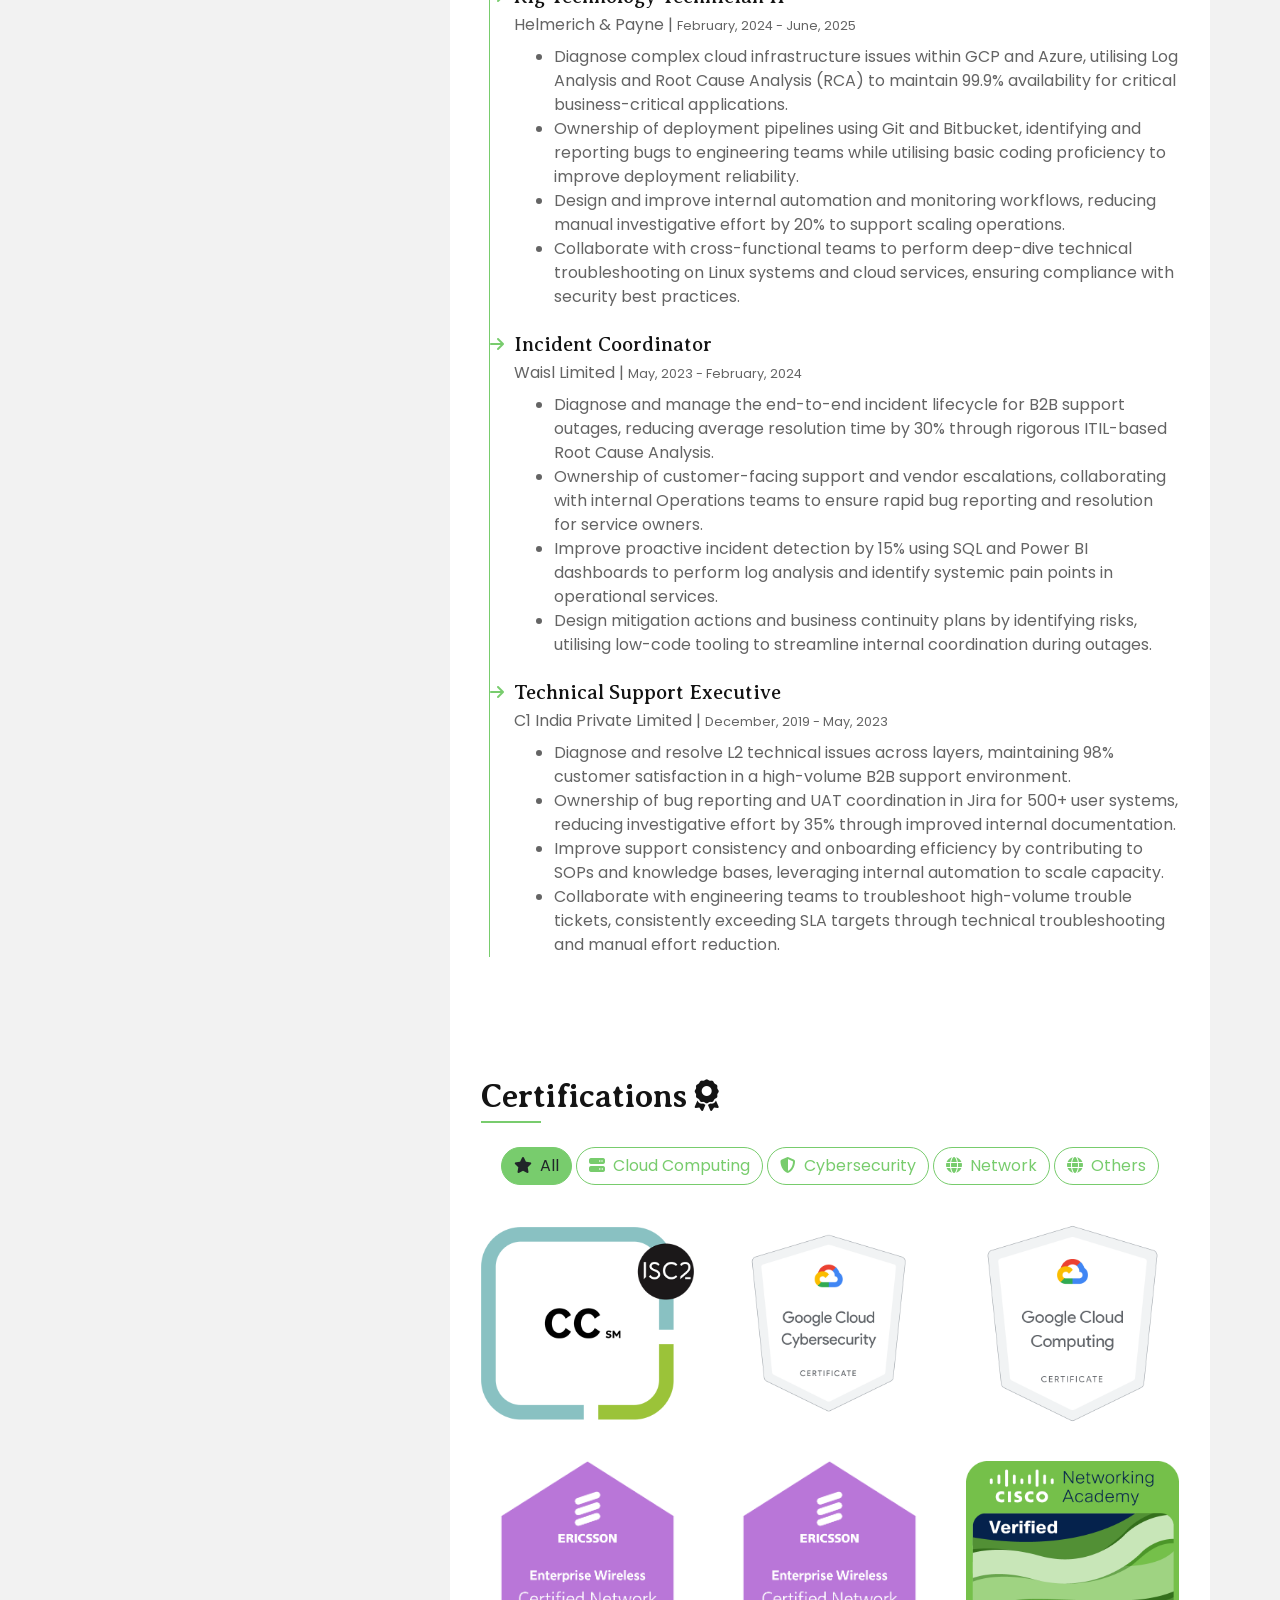
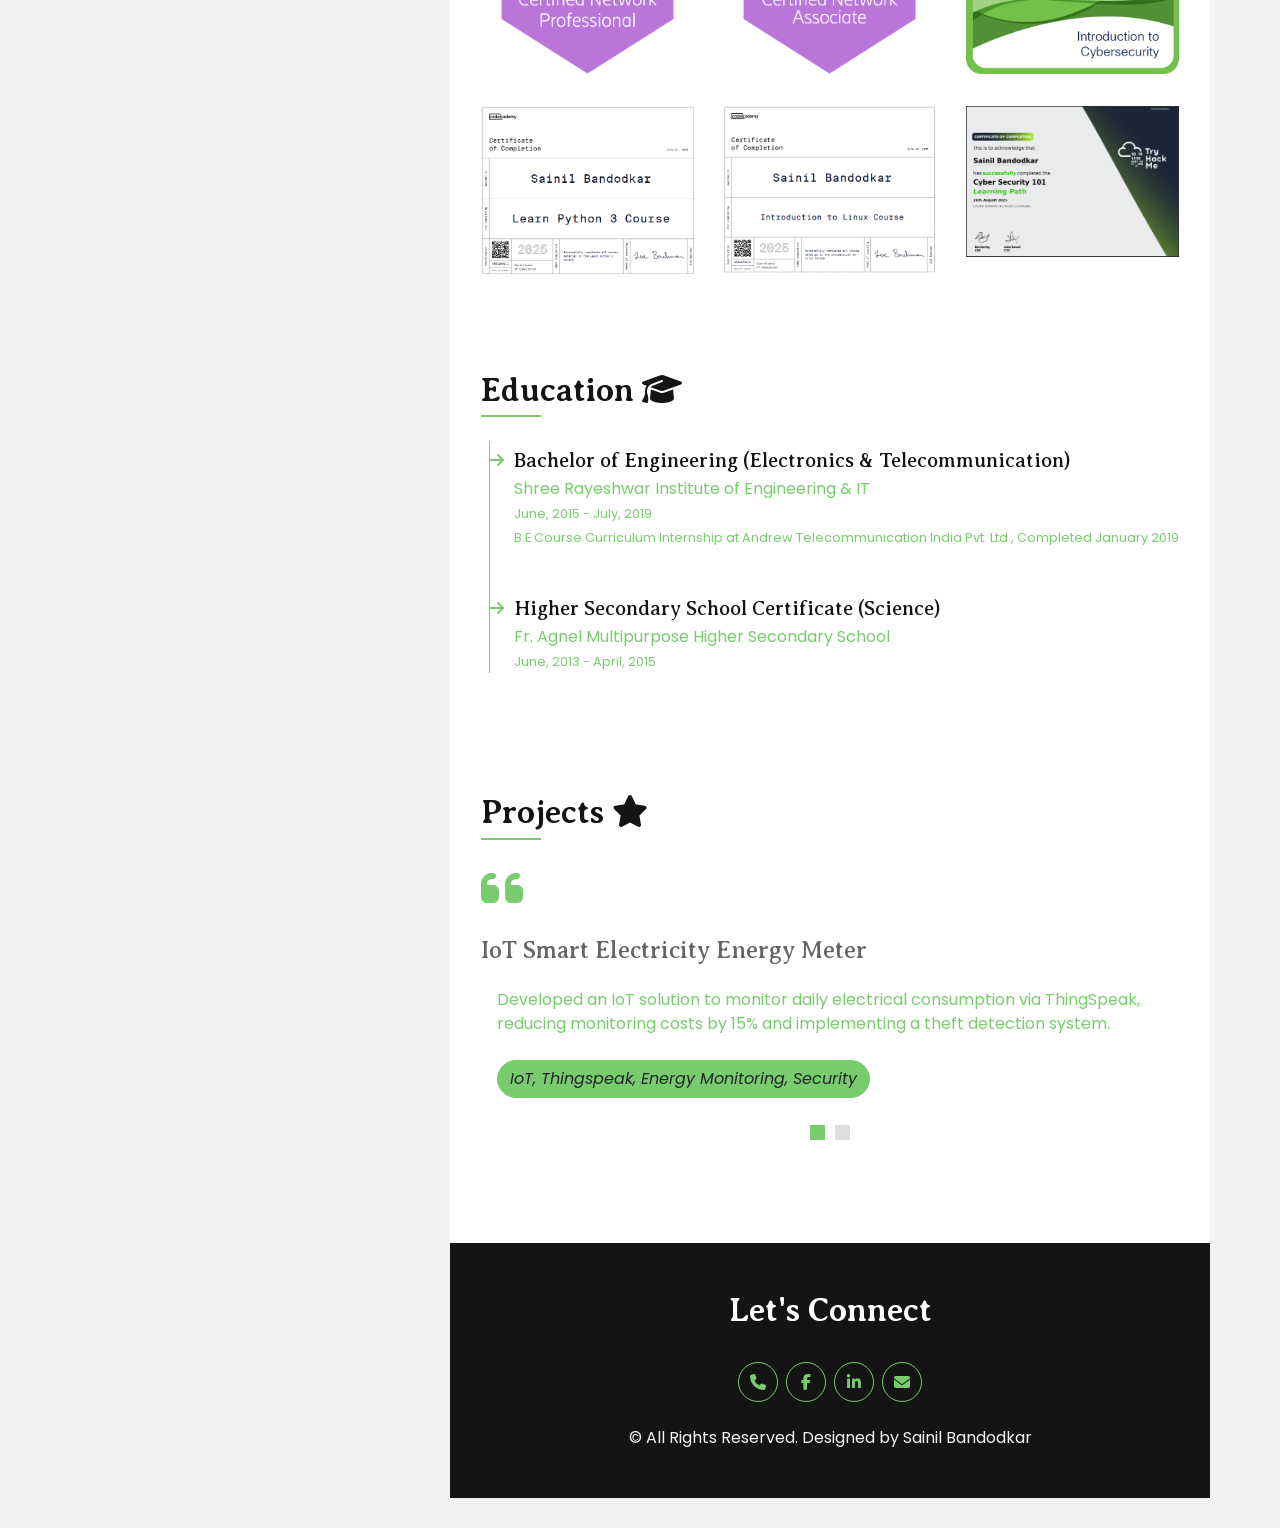
==== commit 755a11cd: "Update index.html" ====
--- a/index.html
+++ b/index.html
@@ -47,7 +47,7 @@
                         
                     </div>
                     <div class="d-flex align-items-end justify-content-between">
-                        <a href="img/Bandodkar_Sainil_CV.pdf" download="Bandodkar_Sainil_CV.pdf" class="btn btn-block border-right"  rel="noopener noreferrer">Download CV </a>
+                        <a href="img/Bandodkar_Sainil__CV.pdf" download="Bandodkar_Sainil_CV.pdf" class="btn btn-block border-right"  rel="noopener noreferrer">Download CV </a>
                         <a class="btn btn-block btn-scroll" href="javascript:void(0)" onclick="togglePopup()">Contact Me</a>
                     </div>
                 </div>
